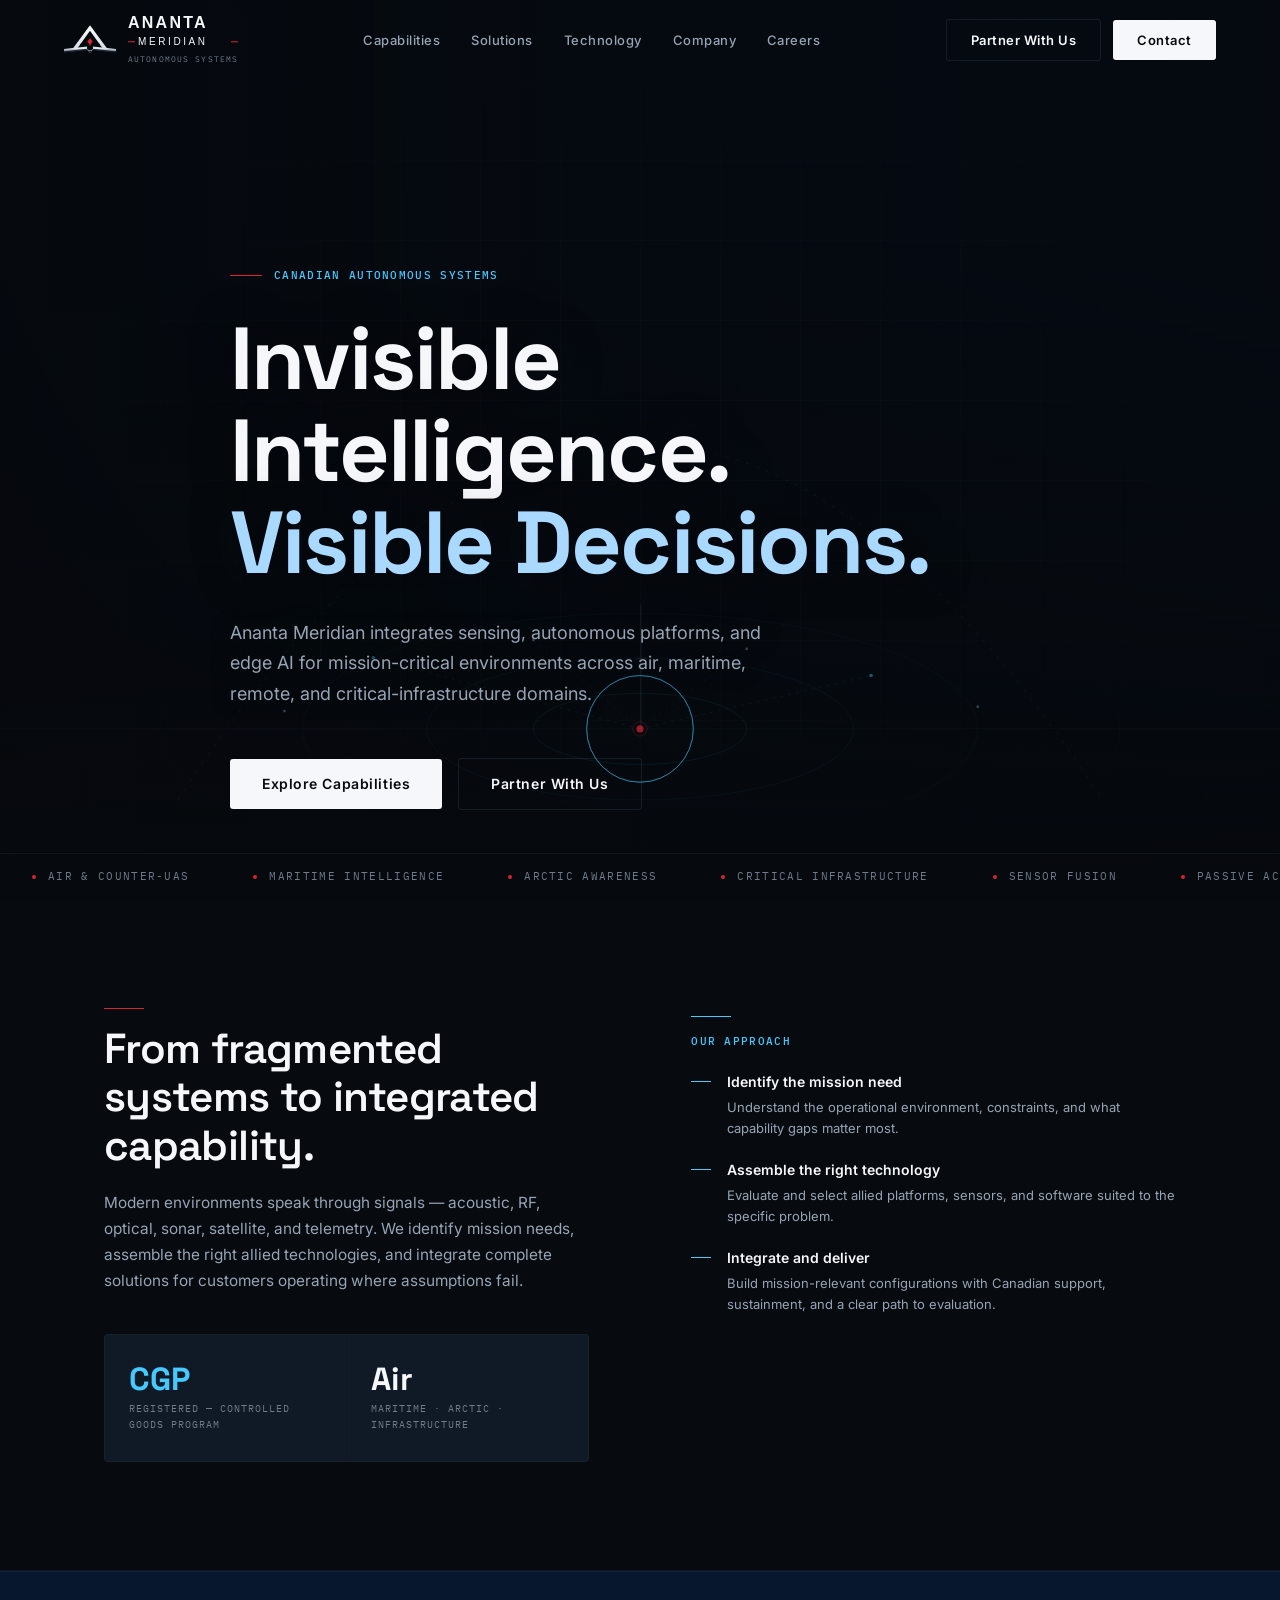
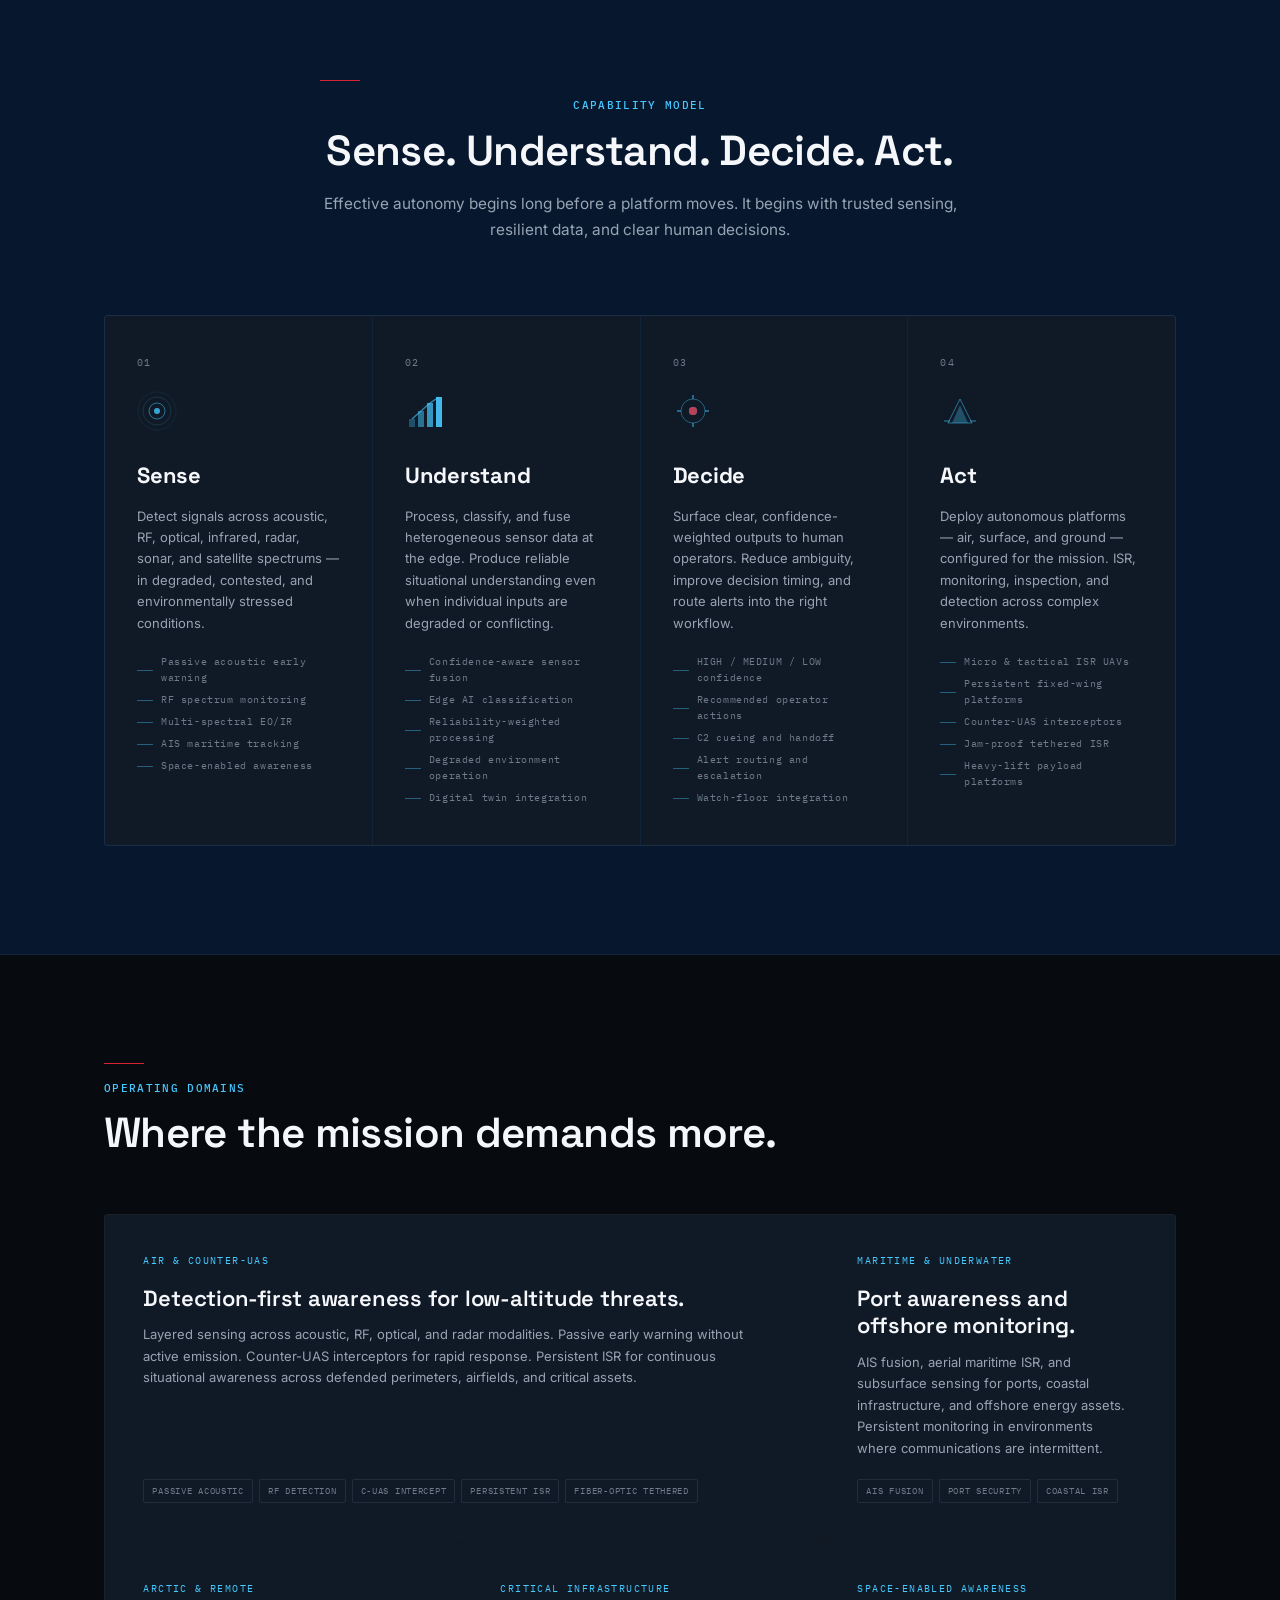
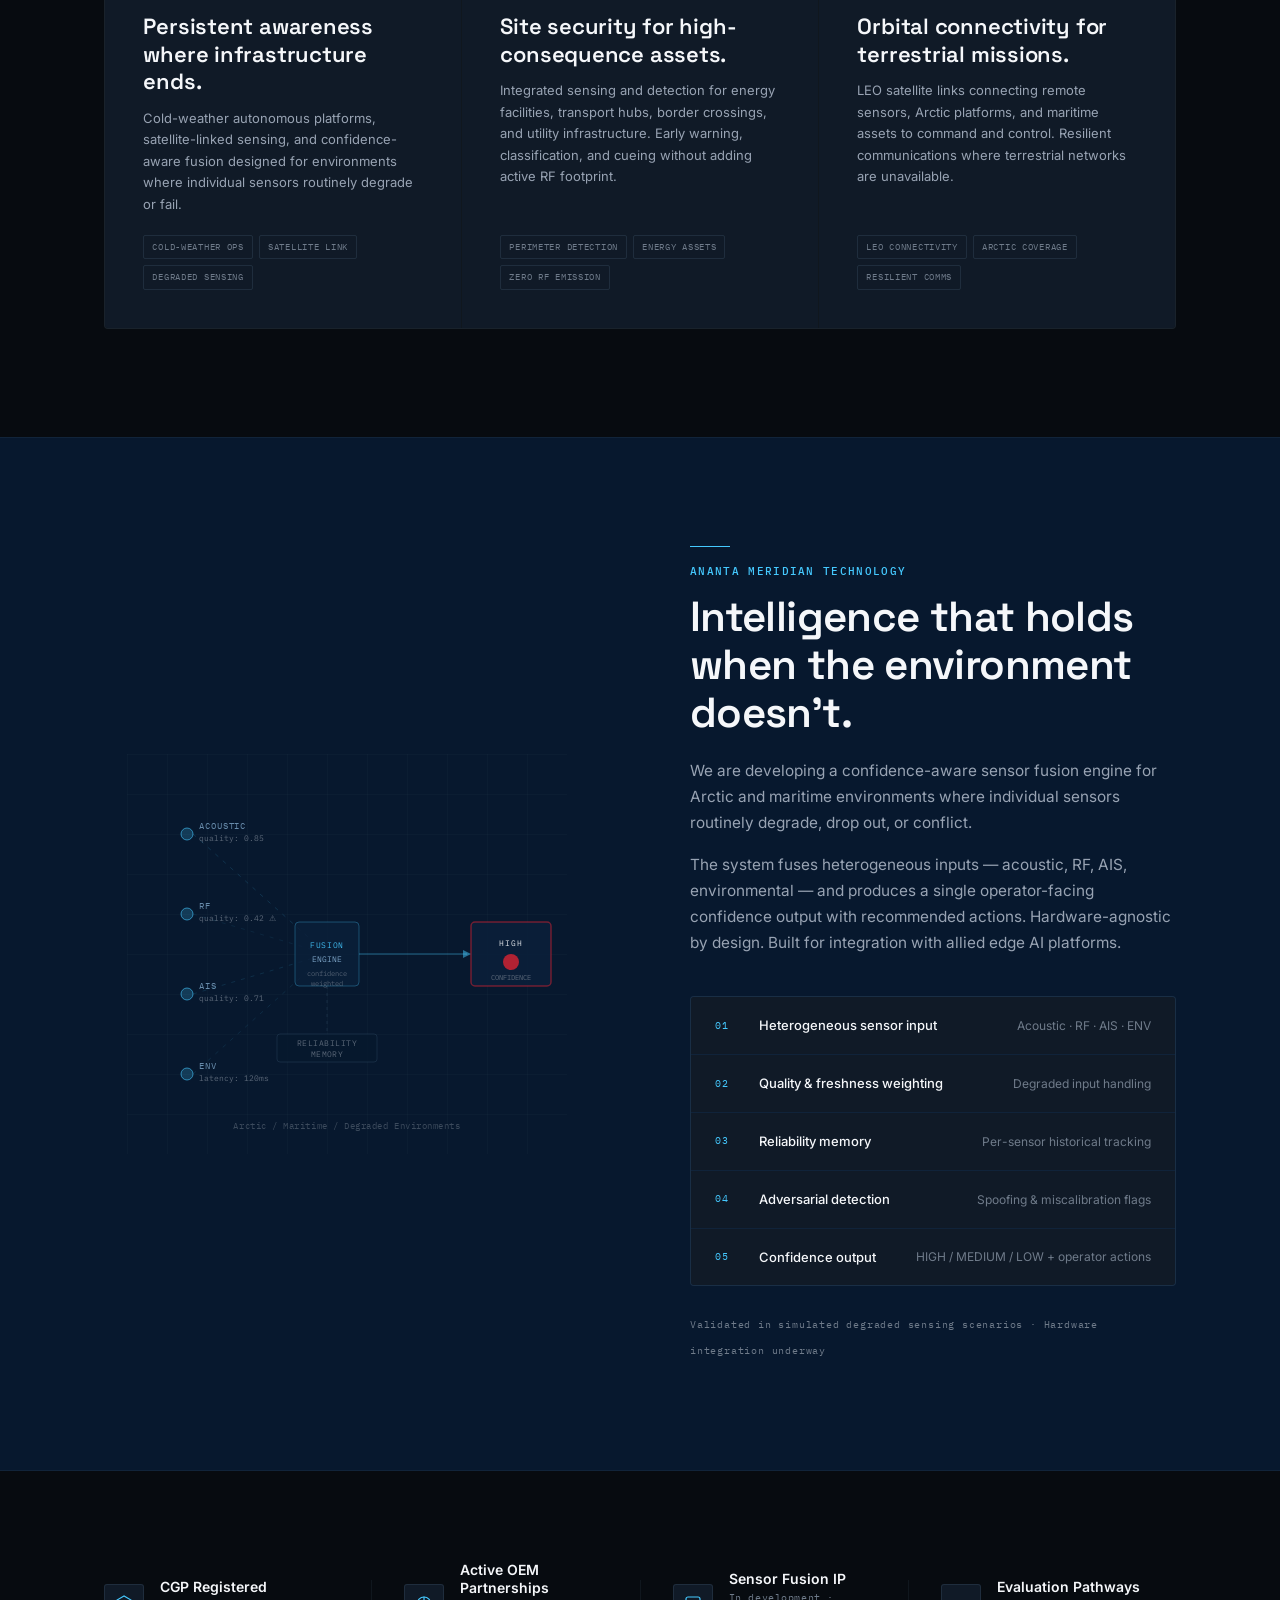
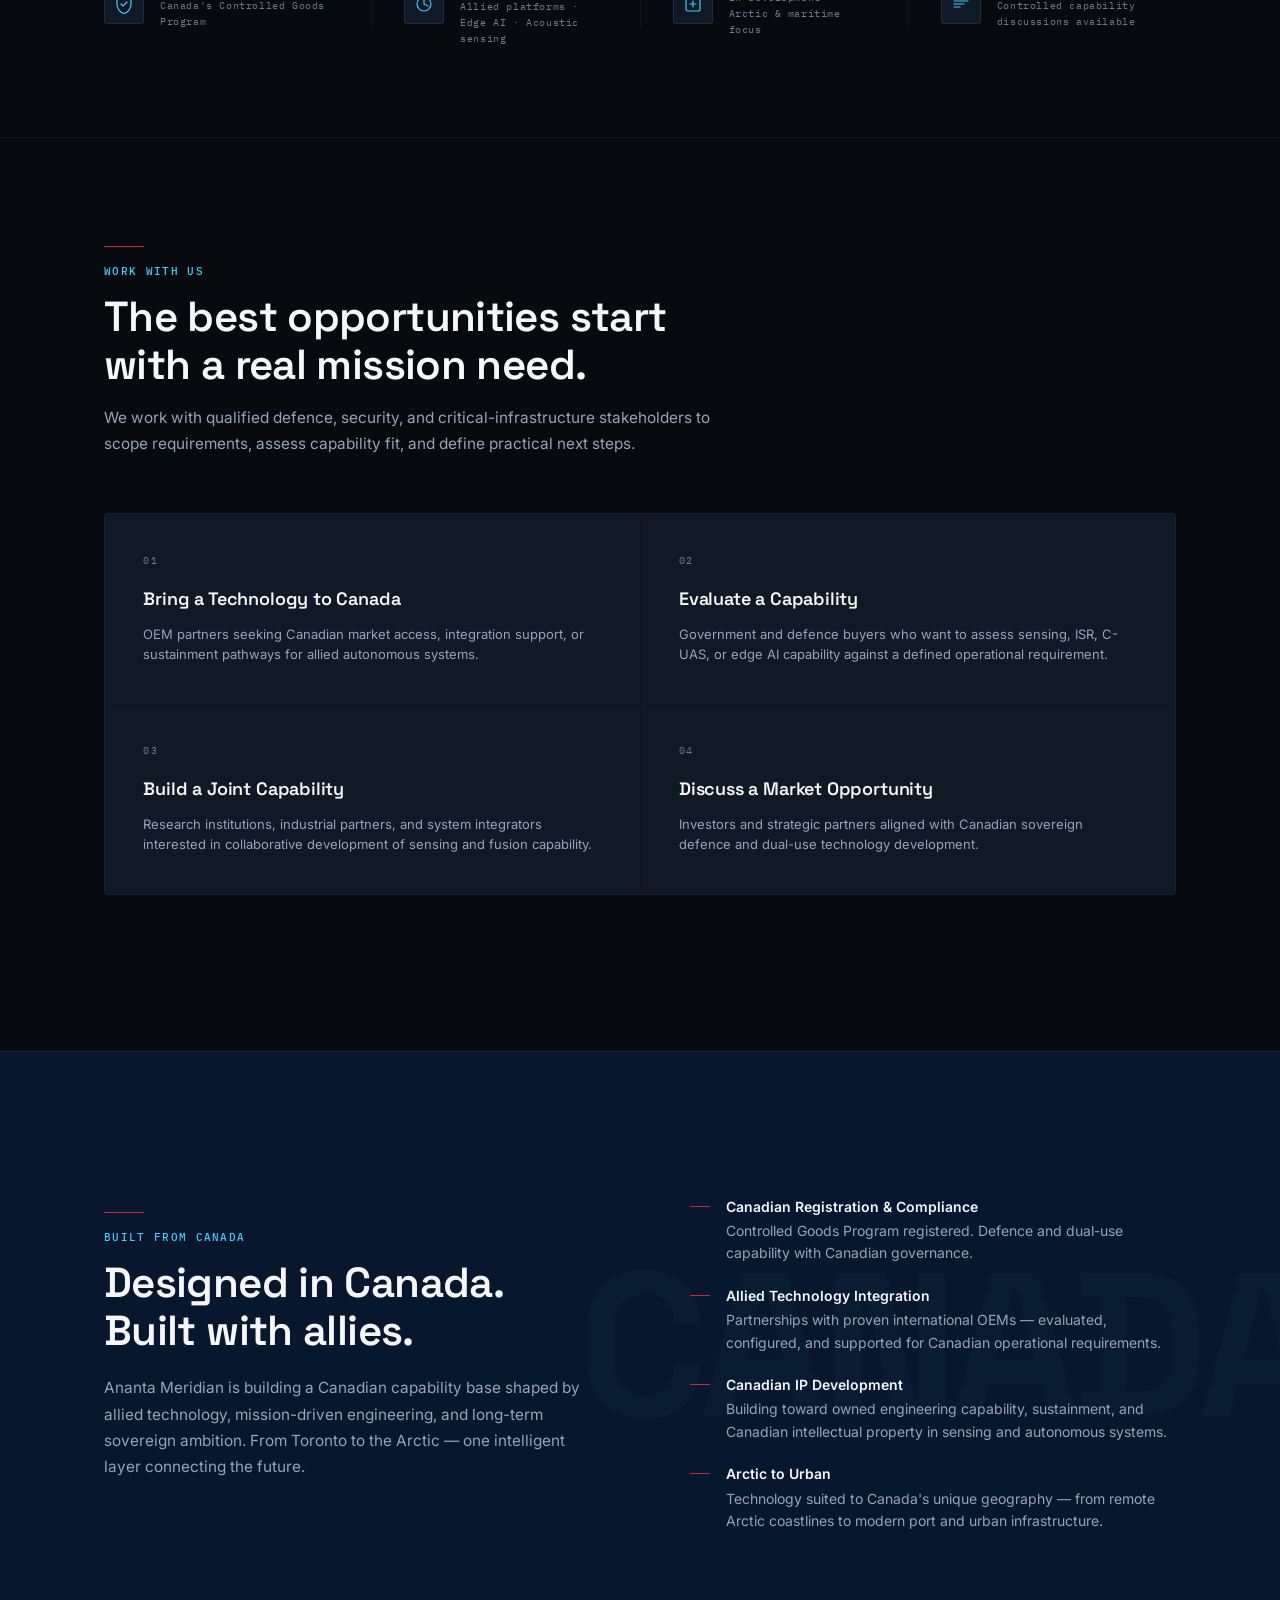
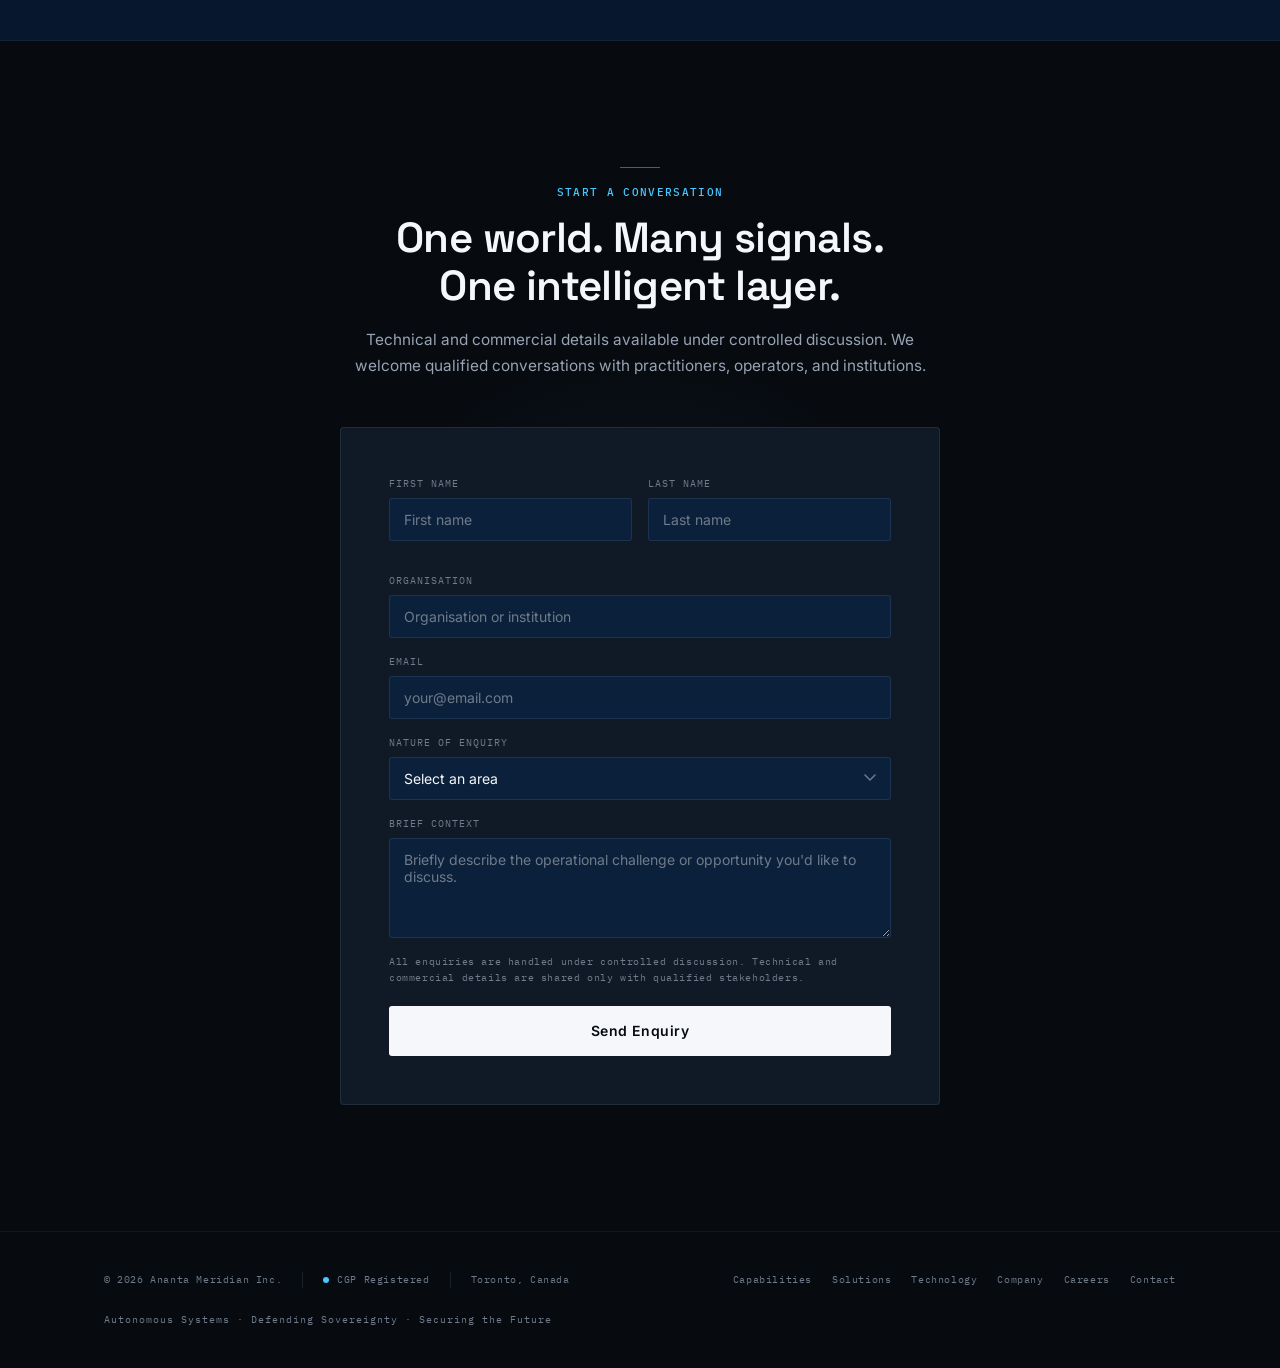
==== index.html @ 4e653e46 "Restructure into multi-page site with shared assets Splits the single-file homepage into a proper mu" ====
<!DOCTYPE html>
<html lang="en">
<head>
<meta charset="UTF-8">
<meta name="viewport" content="width=device-width, initial-scale=1.0">
<meta name="description" content="Ananta Meridian integrates sensing, autonomous systems, and AI for mission-critical environments across air, maritime, remote, and critical-infrastructure domains.">
<title>Ananta Meridian — Invisible Intelligence. Visible Decisions.</title>
<link rel="icon" type="image/svg+xml" href="assets/images/ananta-logo.svg">
<link rel="preconnect" href="https://fonts.googleapis.com">
<link rel="preconnect" href="https://fonts.gstatic.com" crossorigin>
<link href="https://fonts.googleapis.com/css2?family=Inter:wght@300;400;500;600;700&family=IBM+Plex+Mono:wght@400;500&family=Space+Grotesk:wght@500;600;700&display=swap" rel="stylesheet">
<link rel="stylesheet" href="assets/css/main.css">
</head>
<body>

<!-- ============================================================
     NAVIGATION
     ============================================================ -->
<nav id="nav">
  <div class="nav-inner">
    <a href="index.html" class="nav-logo">
      <svg class="nav-logo-mark" viewBox="100 10 320 185" width="48" height="48" xmlns="http://www.w3.org/2000/svg">
          <defs>
            <linearGradient id="nwG" x1="0%" y1="0%" x2="0%" y2="100%">
              <stop offset="0%" style="stop-color:#C8CDD6"/>
              <stop offset="30%" style="stop-color:#EAEDF2"/>
              <stop offset="65%" style="stop-color:#8A95A5"/>
              <stop offset="100%" style="stop-color:#3A4455"/>
            </linearGradient>
            <linearGradient id="nwD" x1="0%" y1="0%" x2="0%" y2="100%">
              <stop offset="0%" style="stop-color:#2A3344"/>
              <stop offset="100%" style="stop-color:#111820"/>
            </linearGradient>
            <linearGradient id="naG" x1="0%" y1="0%" x2="0%" y2="100%">
              <stop offset="0%" style="stop-color:#FFFFFF"/>
              <stop offset="100%" style="stop-color:#D0D8E4"/>
            </linearGradient>
            <mask id="naM">
              <rect width="520" height="310" fill="black"/>
              <polygon points="260,12 142,172 170,172 260,46 350,172 378,172" fill="white"/>
              <polygon points="260,54 196,162 210,162 260,76 310,162 324,162" fill="black"/>
              <rect x="200" y="126" width="34" height="19" fill="black"/>
              <rect x="286" y="126" width="34" height="19" fill="black"/>
            </mask>
          </defs>
          <rect x="142" y="12" width="236" height="160" fill="url(#naG)" mask="url(#naM)"/>
          <path d="M242,142 L30,166 L74,182 L242,160 Z" fill="url(#nwG)"/>
          <path d="M242,156 L74,174 L88,182 L242,166 Z" fill="url(#nwD)"/>
          <path d="M278,142 L490,166 L446,182 L278,160 Z" fill="url(#nwG)"/>
          <path d="M278,156 L446,174 L432,182 L278,166 Z" fill="url(#nwD)"/>
          <path d="M240,158 L260,184 L280,158 L260,169 Z" fill="url(#nwG)"/>
          <path d="M242,162 L260,182 L278,162 L260,172 Z" fill="url(#nwD)"/>
          <g transform="translate(260,112)">
            <path d="M0,-22 L3.5,-14 L8,-17 L6,-10 L14,-9 L9,-4 L19,0 L12,4 L15,11 L7,8 L6,19 L0,15 L-6,19 L-7,8 L-15,11 L-12,4 L-19,0 L-9,-4 L-14,-9 L-6,-10 L-8,-17 L-3.5,-14 Z" fill="#D92332"/>
            <rect x="-2.2" y="15" width="4.4" height="9" rx="1.5" fill="#C53030"/>
          </g>
        </svg>
      <div>
        <span class="nav-logo-text">ANANTA</span>
        <span class="nav-logo-meridian">MERIDIAN</span>
        <span class="nav-logo-sub">AUTONOMOUS SYSTEMS</span>
      </div>
    </a>

    <ul class="nav-links">
      <li><a href="capabilities.html">Capabilities</a></li>
      <li><a href="solutions.html">Solutions</a></li>
      <li><a href="technology.html">Technology</a></li>
      <li><a href="company.html">Company</a></li>
      <li><a href="careers.html">Careers</a></li>
    </ul>

    <div class="nav-cta">
      <a href="contact.html" class="btn btn--ghost">Partner With Us</a>
      <a href="contact.html" class="btn btn--primary">Contact</a>
    </div>

    <button class="nav-mobile-toggle" aria-label="Open menu" aria-expanded="false">
      <span></span><span></span><span></span>
    </button>
  </div>

  <div class="nav-mobile-panel">
    <ul class="nav-mobile-links">
      <li><a href="index.html">Home</a></li>
      <li><a href="capabilities.html">Capabilities</a></li>
      <li><a href="solutions.html">Solutions</a></li>
      <li><a href="technology.html">Technology</a></li>
      <li><a href="company.html">Company</a></li>
      <li><a href="careers.html">Careers</a></li>
      <li><a href="contact.html">Contact</a></li>
    </ul>
    <div class="nav-mobile-cta">
      <a href="contact.html" class="btn btn--ghost btn--large">Partner With Us</a>
      <a href="contact.html" class="btn btn--primary btn--large">Contact</a>
    </div>
  </div>
</nav>

<!-- ============================================================
     HERO
     ============================================================ -->
<section id="hero">
  <div class="hero-bg">

    <!-- Hero video — muted autoplay loop -->
    <video
      class="hero-video"
      autoplay
      muted
      loop
      playsinline
      preload="auto"
      poster=""
      aria-hidden="true">
      <source src="video/Hero_bike.mp4" type="video/mp4">
    </video>

    <!-- Cold blue colour grade over video -->
    <div class="hero-video-grade" aria-hidden="true"></div>

    <div class="hero-grid"></div>

    <!-- Acoustic wavefront canvas -->
    <svg class="hero-canvas" viewBox="0 0 1440 900" preserveAspectRatio="xMidYMid slice"
         xmlns="http://www.w3.org/2000/svg" aria-hidden="true">
      <!-- Toronto city silhouette suggestion — horizon line -->
      <line x1="0" y1="820" x2="1440" y2="820"
            stroke="rgba(169,217,255,0.04)" stroke-width="1"/>

      <!-- CN Tower silhouette suggestion -->
      <rect x="720" y="680" width="2" height="140"
            fill="rgba(169,217,255,0.06)"/>
      <rect x="714" y="740" width="14" height="2"
            fill="rgba(169,217,255,0.06)"/>

      <!-- Satellite arc — orbital path -->
      <path d="M 200 900 Q 720 100 1240 900"
            stroke="rgba(169,217,255,0.06)" stroke-width="1"
            fill="none" stroke-dasharray="4 8"/>

      <!-- RF propagation arcs from Toronto -->
      <ellipse cx="720" cy="820" rx="120" ry="40"
               stroke="rgba(69,201,255,0.08)" stroke-width="1" fill="none"/>
      <ellipse cx="720" cy="820" rx="240" ry="80"
               stroke="rgba(69,201,255,0.05)" stroke-width="1" fill="none"/>
      <ellipse cx="720" cy="820" rx="380" ry="130"
               stroke="rgba(69,201,255,0.03)" stroke-width="1" fill="none"/>
      <ellipse cx="720" cy="820" rx="540" ry="185"
               stroke="rgba(69,201,255,0.02)" stroke-width="1" fill="none"/>

      <!-- Signal nodes — sensor locations -->
      <circle cx="420" cy="740" r="2" fill="rgba(69,201,255,0.4)"/>
      <circle cx="980" cy="760" r="2" fill="rgba(69,201,255,0.4)"/>
      <circle cx="320" cy="800" r="1.5" fill="rgba(169,217,255,0.3)"/>
      <circle cx="1100" cy="795" r="1.5" fill="rgba(169,217,255,0.3)"/>
      <circle cx="600" cy="720" r="1.5" fill="rgba(169,217,255,0.3)"/>
      <circle cx="840" cy="730" r="1.5" fill="rgba(169,217,255,0.3)"/>

      <!-- Connection lines from Toronto hub -->
      <line x1="720" y1="820" x2="420" y2="740"
            stroke="rgba(69,201,255,0.08)" stroke-width="1" stroke-dasharray="3 6"/>
      <line x1="720" y1="820" x2="980" y2="760"
            stroke="rgba(69,201,255,0.08)" stroke-width="1" stroke-dasharray="3 6"/>
      <line x1="720" y1="820" x2="600" y2="720"
            stroke="rgba(69,201,255,0.06)" stroke-width="1" stroke-dasharray="3 6"/>
      <line x1="720" y1="820" x2="840" y2="730"
            stroke="rgba(69,201,255,0.06)" stroke-width="1" stroke-dasharray="3 6"/>

      <!-- Confidence marker -->
      <circle cx="720" cy="820" r="4" fill="rgba(217,35,50,0.7)"/>
      <circle cx="720" cy="820" r="8" fill="none"
              stroke="rgba(217,35,50,0.3)" stroke-width="1"/>

      <!-- Acoustic pulse rings — animated -->
      <g style="transform-origin: 720px 820px">
        <circle cx="720" cy="820" r="60" fill="none"
                stroke="rgba(69,201,255,0.3)" stroke-width="1"
                style="animation: sonar-pulse 4s ease-out infinite; animation-delay: 0s"/>
        <circle cx="720" cy="820" r="60" fill="none"
                stroke="rgba(69,201,255,0.3)" stroke-width="1"
                style="animation: sonar-pulse 4s ease-out infinite; animation-delay: 1.3s"/>
        <circle cx="720" cy="820" r="60" fill="none"
                stroke="rgba(69,201,255,0.3)" stroke-width="1"
                style="animation: sonar-pulse 4s ease-out infinite; animation-delay: 2.6s"/>
      </g>
    </svg>
  </div>

  <div class="container hero-content">
    <div class="hero-eyebrow">
      <div class="hero-eyebrow-line"></div>
      <span class="t-label">Canadian Autonomous Systems</span>
    </div>

    <h1 class="t-display hero-headline">
      Invisible Intelligence.<br>
      <span class="accent">Visible Decisions.</span>
    </h1>

    <p class="hero-sub">
      Ananta Meridian integrates sensing, autonomous platforms, and edge AI for mission-critical environments across air, maritime, remote, and critical-infrastructure domains.
    </p>

    <div class="hero-actions">
      <a href="capabilities.html" class="btn btn--primary btn--large">Explore Capabilities</a>
      <a href="contact.html" class="btn btn--ghost btn--large">Partner With Us</a>
    </div>
  </div>

  <!-- Domain ticker -->
  <div class="hero-domains">
    <div class="hero-domains-track">
      <!-- First set -->
      <span class="domain-item"><span class="domain-dot"></span>Air &amp; Counter-UAS</span>
      <span class="domain-item"><span class="domain-dot"></span>Maritime Intelligence</span>
      <span class="domain-item"><span class="domain-dot"></span>Arctic Awareness</span>
      <span class="domain-item"><span class="domain-dot"></span>Critical Infrastructure</span>
      <span class="domain-item"><span class="domain-dot"></span>Sensor Fusion</span>
      <span class="domain-item"><span class="domain-dot"></span>Passive Acoustic Sensing</span>
      <span class="domain-item"><span class="domain-dot"></span>Edge AI</span>
      <span class="domain-item"><span class="domain-dot"></span>Space-Enabled Awareness</span>
      <!-- Duplicate for seamless loop -->
      <span class="domain-item"><span class="domain-dot"></span>Air &amp; Counter-UAS</span>
      <span class="domain-item"><span class="domain-dot"></span>Maritime Intelligence</span>
      <span class="domain-item"><span class="domain-dot"></span>Arctic Awareness</span>
      <span class="domain-item"><span class="domain-dot"></span>Critical Infrastructure</span>
      <span class="domain-item"><span class="domain-dot"></span>Sensor Fusion</span>
      <span class="domain-item"><span class="domain-dot"></span>Passive Acoustic Sensing</span>
      <span class="domain-item"><span class="domain-dot"></span>Edge AI</span>
      <span class="domain-item"><span class="domain-dot"></span>Space-Enabled Awareness</span>
    </div>
  </div>
</section>

<!-- ============================================================
     POSITION STATEMENT
     ============================================================ -->
<section id="position">
  <div class="container">
    <div class="position-grid">
      <div class="position-left reveal">
        <span class="signal-line"></span>
        <h2 class="t-h2" style="margin-bottom:20px;">
          From fragmented systems to integrated capability.
        </h2>
        <p class="t-body">
          Modern environments speak through signals — acoustic, RF, optical, sonar, satellite, and telemetry. We identify mission needs, assemble the right allied technologies, and integrate complete solutions for customers operating where assumptions fail.
        </p>

        <div class="position-stat-row" style="margin-top:40px;">
          <div class="position-stat">
            <div class="position-stat-value" style="color:var(--am-cyan);">CGP</div>
            <div class="position-stat-label">Registered — Controlled Goods Program</div>
          </div>
          <div class="position-stat">
            <div class="position-stat-value">Air</div>
            <div class="position-stat-label">Maritime · Arctic · Infrastructure</div>
          </div>
        </div>
      </div>

      <div class="position-right reveal reveal-delay-2">
        <span class="signal-line signal-line--cyan"></span>
        <p class="t-label" style="margin-bottom:20px;">Our approach</p>
        <div style="display:flex;flex-direction:column;gap:20px;">
          <div style="display:flex;gap:16px;align-items:flex-start;">
            <div style="width:20px;height:1px;background:var(--am-cyan);margin-top:10px;flex-shrink:0;"></div>
            <div>
              <div style="font-size:14px;font-weight:600;color:var(--am-white);margin-bottom:4px;">Identify the mission need</div>
              <div style="font-size:13px;color:var(--am-steel);">Understand the operational environment, constraints, and what capability gaps matter most.</div>
            </div>
          </div>
          <div style="display:flex;gap:16px;align-items:flex-start;">
            <div style="width:20px;height:1px;background:var(--am-cyan);margin-top:10px;flex-shrink:0;"></div>
            <div>
              <div style="font-size:14px;font-weight:600;color:var(--am-white);margin-bottom:4px;">Assemble the right technology</div>
              <div style="font-size:13px;color:var(--am-steel);">Evaluate and select allied platforms, sensors, and software suited to the specific problem.</div>
            </div>
          </div>
          <div style="display:flex;gap:16px;align-items:flex-start;">
            <div style="width:20px;height:1px;background:var(--am-cyan);margin-top:10px;flex-shrink:0;"></div>
            <div>
              <div style="font-size:14px;font-weight:600;color:var(--am-white);margin-bottom:4px;">Integrate and deliver</div>
              <div style="font-size:13px;color:var(--am-steel);">Build mission-relevant configurations with Canadian support, sustainment, and a clear path to evaluation.</div>
            </div>
          </div>
        </div>
      </div>
    </div>
  </div>
</section>

<!-- ============================================================
     CAPABILITY MODEL
     ============================================================ -->
<section id="capability">
  <div class="container">
    <div class="capability-header reveal">
      <span class="signal-line"></span>
      <p class="t-label" style="margin-bottom:12px;">Capability Model</p>
      <h2 class="t-h2" style="margin-bottom:16px;">Sense. Understand. Decide. Act.</h2>
      <p class="t-body">
        Effective autonomy begins long before a platform moves. It begins with trusted sensing, resilient data, and clear human decisions.
      </p>
    </div>

    <div class="capability-grid reveal">
      <!-- SENSE -->
      <div class="capability-card">
        <div class="capability-number">01</div>
        <svg class="capability-icon" viewBox="0 0 40 40" fill="none" xmlns="http://www.w3.org/2000/svg">
          <circle cx="20" cy="20" r="3" fill="currentColor" opacity="0.8"/>
          <circle cx="20" cy="20" r="8" stroke="currentColor" stroke-width="1" fill="none" opacity="0.5"/>
          <circle cx="20" cy="20" r="14" stroke="currentColor" stroke-width="0.5" fill="none" opacity="0.3"/>
          <circle cx="20" cy="20" r="19" stroke="currentColor" stroke-width="0.5" fill="none" opacity="0.15"/>
        </svg>
        <div class="capability-verb">Sense</div>
        <p class="capability-desc">
          Detect signals across acoustic, RF, optical, infrared, radar, sonar, and satellite spectrums — in degraded, contested, and environmentally stressed conditions.
        </p>
        <ul class="capability-examples">
          <li>Passive acoustic early warning</li>
          <li>RF spectrum monitoring</li>
          <li>Multi-spectral EO/IR</li>
          <li>AIS maritime tracking</li>
          <li>Space-enabled awareness</li>
        </ul>
      </div>

      <!-- UNDERSTAND -->
      <div class="capability-card">
        <div class="capability-number">02</div>
        <svg class="capability-icon" viewBox="0 0 40 40" fill="none" xmlns="http://www.w3.org/2000/svg">
          <rect x="4" y="28" width="6" height="8" fill="currentColor" opacity="0.3"/>
          <rect x="13" y="20" width="6" height="16" fill="currentColor" opacity="0.5"/>
          <rect x="22" y="12" width="6" height="24" fill="currentColor" opacity="0.7"/>
          <rect x="31" y="6" width="6" height="30" fill="currentColor" opacity="0.9"/>
          <polyline points="7,28 16,20 25,12 34,6"
                    stroke="currentColor" stroke-width="1.5" fill="none" opacity="0.6"/>
        </svg>
        <div class="capability-verb">Understand</div>
        <p class="capability-desc">
          Process, classify, and fuse heterogeneous sensor data at the edge. Produce reliable situational understanding even when individual inputs are degraded or conflicting.
        </p>
        <ul class="capability-examples">
          <li>Confidence-aware sensor fusion</li>
          <li>Edge AI classification</li>
          <li>Reliability-weighted processing</li>
          <li>Degraded environment operation</li>
          <li>Digital twin integration</li>
        </ul>
      </div>

      <!-- DECIDE -->
      <div class="capability-card">
        <div class="capability-number">03</div>
        <svg class="capability-icon" viewBox="0 0 40 40" fill="none" xmlns="http://www.w3.org/2000/svg">
          <circle cx="20" cy="20" r="12" stroke="currentColor" stroke-width="1" fill="none" opacity="0.4"/>
          <circle cx="20" cy="20" r="4" fill="currentColor" opacity="0.9"/>
          <line x1="20" y1="4" x2="20" y2="8" stroke="currentColor" stroke-width="1.5" opacity="0.6"/>
          <line x1="20" y1="32" x2="20" y2="36" stroke="currentColor" stroke-width="1.5" opacity="0.6"/>
          <line x1="4" y1="20" x2="8" y2="20" stroke="currentColor" stroke-width="1.5" opacity="0.6"/>
          <line x1="32" y1="20" x2="36" y2="20" stroke="currentColor" stroke-width="1.5" opacity="0.6"/>
          <circle cx="20" cy="20" r="4" fill="#D92332" opacity="0.8"/>
        </svg>
        <div class="capability-verb">Decide</div>
        <p class="capability-desc">
          Surface clear, confidence-weighted outputs to human operators. Reduce ambiguity, improve decision timing, and route alerts into the right workflow.
        </p>
        <ul class="capability-examples">
          <li>HIGH / MEDIUM / LOW confidence</li>
          <li>Recommended operator actions</li>
          <li>C2 cueing and handoff</li>
          <li>Alert routing and escalation</li>
          <li>Watch-floor integration</li>
        </ul>
      </div>

      <!-- ACT -->
      <div class="capability-card">
        <div class="capability-number">04</div>
        <svg class="capability-icon" viewBox="0 0 40 40" fill="none" xmlns="http://www.w3.org/2000/svg">
          <polygon points="8,32 20,8 32,32" stroke="currentColor" stroke-width="1" fill="none" opacity="0.5"/>
          <polygon points="12,32 20,14 28,32" fill="currentColor" opacity="0.3"/>
          <!-- Wing lines -->
          <line x1="4" y1="30" x2="10" y2="30" stroke="currentColor" stroke-width="1" opacity="0.6"/>
          <line x1="30" y1="30" x2="36" y2="30" stroke="currentColor" stroke-width="1" opacity="0.6"/>
        </svg>
        <div class="capability-verb">Act</div>
        <p class="capability-desc">
          Deploy autonomous platforms — air, surface, and ground — configured for the mission. ISR, monitoring, inspection, and detection across complex environments.
        </p>
        <ul class="capability-examples">
          <li>Micro &amp; tactical ISR UAVs</li>
          <li>Persistent fixed-wing platforms</li>
          <li>Counter-UAS interceptors</li>
          <li>Jam-proof tethered ISR</li>
          <li>Heavy-lift payload platforms</li>
        </ul>
      </div>
    </div>
  </div>
</section>

<!-- ============================================================
     DOMAINS
     ============================================================ -->
<section id="domains">
  <div class="container">
    <div class="domains-header reveal">
      <span class="signal-line"></span>
      <p class="t-label" style="margin-bottom:12px;">Operating Domains</p>
      <h2 class="t-h2">Where the mission demands more.</h2>
    </div>

    <div class="domains-grid reveal">
      <!-- Air & C-UAS — wide -->
      <div class="domain-card domain-card--wide">
        <div class="domain-label">Air &amp; Counter-UAS</div>
        <div class="domain-title">Detection-first awareness for low-altitude threats.</div>
        <p class="domain-desc">
          Layered sensing across acoustic, RF, optical, and radar modalities. Passive early warning without active emission. Counter-UAS interceptors for rapid response. Persistent ISR for continuous situational awareness across defended perimeters, airfields, and critical assets.
        </p>
        <div class="domain-tags">
          <span class="domain-tag">Passive Acoustic</span>
          <span class="domain-tag">RF Detection</span>
          <span class="domain-tag">C-UAS Intercept</span>
          <span class="domain-tag">Persistent ISR</span>
          <span class="domain-tag">Fiber-Optic Tethered</span>
        </div>
      </div>

      <!-- Maritime -->
      <div class="domain-card">
        <div class="domain-label">Maritime &amp; Underwater</div>
        <div class="domain-title">Port awareness and offshore monitoring.</div>
        <p class="domain-desc">
          AIS fusion, aerial maritime ISR, and subsurface sensing for ports, coastal infrastructure, and offshore energy assets. Persistent monitoring in environments where communications are intermittent.
        </p>
        <div class="domain-tags">
          <span class="domain-tag">AIS Fusion</span>
          <span class="domain-tag">Port Security</span>
          <span class="domain-tag">Coastal ISR</span>
        </div>
      </div>

      <!-- Arctic -->
      <div class="domain-card">
        <div class="domain-label">Arctic &amp; Remote</div>
        <div class="domain-title">Persistent awareness where infrastructure ends.</div>
        <p class="domain-desc">
          Cold-weather autonomous platforms, satellite-linked sensing, and confidence-aware fusion designed for environments where individual sensors routinely degrade or fail.
        </p>
        <div class="domain-tags">
          <span class="domain-tag">Cold-Weather Ops</span>
          <span class="domain-tag">Satellite Link</span>
          <span class="domain-tag">Degraded Sensing</span>
        </div>
      </div>

      <!-- Critical Infrastructure -->
      <div class="domain-card">
        <div class="domain-label">Critical Infrastructure</div>
        <div class="domain-title">Site security for high-consequence assets.</div>
        <p class="domain-desc">
          Integrated sensing and detection for energy facilities, transport hubs, border crossings, and utility infrastructure. Early warning, classification, and cueing without adding active RF footprint.
        </p>
        <div class="domain-tags">
          <span class="domain-tag">Perimeter Detection</span>
          <span class="domain-tag">Energy Assets</span>
          <span class="domain-tag">Zero RF Emission</span>
        </div>
      </div>

      <!-- Space-Enabled -->
      <div class="domain-card">
        <div class="domain-label">Space-Enabled Awareness</div>
        <div class="domain-title">Orbital connectivity for terrestrial missions.</div>
        <p class="domain-desc">
          LEO satellite links connecting remote sensors, Arctic platforms, and maritime assets to command and control. Resilient communications where terrestrial networks are unavailable.
        </p>
        <div class="domain-tags">
          <span class="domain-tag">LEO Connectivity</span>
          <span class="domain-tag">Arctic Coverage</span>
          <span class="domain-tag">Resilient Comms</span>
        </div>
      </div>
    </div>
  </div>
</section>

<!-- ============================================================
     SENSOR FUSION — IP SECTION
     ============================================================ -->
<section id="fusion">
  <div class="container">
    <div class="fusion-grid">
      <!-- Visual -->
      <div class="fusion-visual reveal">
        <svg viewBox="0 0 440 400" fill="none" xmlns="http://www.w3.org/2000/svg">
          <!-- Background grid -->
          <defs>
            <pattern id="fusionGrid" width="40" height="40" patternUnits="userSpaceOnUse">
              <path d="M 40 0 L 0 0 0 40" fill="none" stroke="rgba(169,217,255,0.04)" stroke-width="1"/>
            </pattern>
          </defs>
          <rect width="440" height="400" fill="url(#fusionGrid)"/>

          <!-- Sensor input nodes -->
          <!-- Acoustic -->
          <circle cx="60" cy="80" r="6" fill="rgba(69,201,255,0.2)" stroke="rgba(69,201,255,0.6)" stroke-width="1"/>
          <text x="72" y="75" fill="rgba(169,217,255,0.6)" font-family="'IBM Plex Mono'" font-size="9" letter-spacing="0.1em">ACOUSTIC</text>
          <text x="72" y="87" fill="rgba(111,123,138,0.8)" font-family="'IBM Plex Mono'" font-size="8">quality: 0.85</text>

          <!-- RF -->
          <circle cx="60" cy="160" r="6" fill="rgba(69,201,255,0.2)" stroke="rgba(69,201,255,0.6)" stroke-width="1"/>
          <text x="72" y="155" fill="rgba(169,217,255,0.6)" font-family="'IBM Plex Mono'" font-size="9" letter-spacing="0.1em">RF</text>
          <text x="72" y="167" fill="rgba(111,123,138,0.8)" font-family="'IBM Plex Mono'" font-size="8">quality: 0.42 ⚠</text>

          <!-- AIS -->
          <circle cx="60" cy="240" r="6" fill="rgba(69,201,255,0.2)" stroke="rgba(69,201,255,0.6)" stroke-width="1"/>
          <text x="72" y="235" fill="rgba(169,217,255,0.6)" font-family="'IBM Plex Mono'" font-size="9" letter-spacing="0.1em">AIS</text>
          <text x="72" y="247" fill="rgba(111,123,138,0.8)" font-family="'IBM Plex Mono'" font-size="8">quality: 0.71</text>

          <!-- ENV -->
          <circle cx="60" cy="320" r="6" fill="rgba(69,201,255,0.2)" stroke="rgba(69,201,255,0.6)" stroke-width="1"/>
          <text x="72" y="315" fill="rgba(169,217,255,0.6)" font-family="'IBM Plex Mono'" font-size="9" letter-spacing="0.1em">ENV</text>
          <text x="72" y="327" fill="rgba(111,123,138,0.8)" font-family="'IBM Plex Mono'" font-size="8">latency: 120ms</text>

          <!-- Lines from sensors to fusion core -->
          <line x1="66" y1="80" x2="200" y2="200" stroke="rgba(69,201,255,0.15)" stroke-width="1" stroke-dasharray="4 6"/>
          <line x1="66" y1="160" x2="200" y2="200" stroke="rgba(69,201,255,0.08)" stroke-width="1" stroke-dasharray="4 6"/>
          <line x1="66" y1="240" x2="200" y2="200" stroke="rgba(69,201,255,0.12)" stroke-width="1" stroke-dasharray="4 6"/>
          <line x1="66" y1="320" x2="200" y2="200" stroke="rgba(69,201,255,0.10)" stroke-width="1" stroke-dasharray="4 6"/>

          <!-- Fusion core -->
          <rect x="168" y="168" width="64" height="64" rx="4"
                fill="rgba(11,32,58,0.8)" stroke="rgba(69,201,255,0.3)" stroke-width="1"/>
          <text x="200" y="194" text-anchor="middle" fill="rgba(69,201,255,0.9)"
                font-family="'IBM Plex Mono'" font-size="8" letter-spacing="0.08em">FUSION</text>
          <text x="200" y="208" text-anchor="middle" fill="rgba(169,217,255,0.7)"
                font-family="'IBM Plex Mono'" font-size="8">ENGINE</text>
          <text x="200" y="222" text-anchor="middle" fill="rgba(111,123,138,0.7)"
                font-family="'IBM Plex Mono'" font-size="7">confidence</text>
          <text x="200" y="232" text-anchor="middle" fill="rgba(111,123,138,0.7)"
                font-family="'IBM Plex Mono'" font-size="7">weighted</text>

          <!-- Line from fusion to output -->
          <line x1="232" y1="200" x2="340" y2="200" stroke="rgba(69,201,255,0.3)" stroke-width="1.5"/>
          <polygon points="336,196 344,200 336,204" fill="rgba(69,201,255,0.5)"/>

          <!-- Output node -->
          <rect x="344" y="168" width="80" height="64" rx="4"
                fill="rgba(11,32,58,0.9)" stroke="rgba(217,35,50,0.5)" stroke-width="1.5"/>
          <text x="384" y="192" text-anchor="middle" fill="rgba(245,247,250,0.9)"
                font-family="'IBM Plex Mono'" font-size="8" letter-spacing="0.1em">HIGH</text>
          <circle cx="384" cy="208" r="8" fill="rgba(217,35,50,0.8)"/>
          <text x="384" y="226" text-anchor="middle" fill="rgba(111,123,138,0.8)"
                font-family="'IBM Plex Mono'" font-size="7">CONFIDENCE</text>

          <!-- Reliability memory indicator -->
          <rect x="150" y="280" width="100" height="28" rx="3"
                fill="rgba(7,24,46,0.8)" stroke="rgba(169,217,255,0.1)" stroke-width="1"/>
          <text x="200" y="292" text-anchor="middle" fill="rgba(111,123,138,0.8)"
                font-family="'IBM Plex Mono'" font-size="8" letter-spacing="0.06em">RELIABILITY</text>
          <text x="200" y="303" text-anchor="middle" fill="rgba(111,123,138,0.8)"
                font-family="'IBM Plex Mono'" font-size="8" letter-spacing="0.06em">MEMORY</text>
          <line x1="200" y1="232" x2="200" y2="280" stroke="rgba(169,217,255,0.1)" stroke-width="1" stroke-dasharray="3 4"/>

          <!-- Label bottom -->
          <text x="220" y="375" text-anchor="middle"
                fill="rgba(111,123,138,0.5)" font-family="'IBM Plex Mono'" font-size="9" letter-spacing="0.06em">
            Arctic / Maritime / Degraded Environments
          </text>
        </svg>
      </div>

      <!-- Content -->
      <div class="fusion-content reveal reveal-delay-2">
        <span class="signal-line signal-line--cyan"></span>
        <p class="t-label" style="margin-bottom:12px;">Ananta Meridian Technology</p>
        <h2 class="t-h2" style="margin-bottom:20px;">
          Intelligence that holds when the environment doesn't.
        </h2>
        <p class="t-body" style="margin-bottom:16px;">
          We are developing a confidence-aware sensor fusion engine for Arctic and maritime environments where individual sensors routinely degrade, drop out, or conflict.
        </p>
        <p class="t-body" style="margin-bottom:32px;">
          The system fuses heterogeneous inputs — acoustic, RF, AIS, environmental — and produces a single operator-facing confidence output with recommended actions. Hardware-agnostic by design. Built for integration with allied edge AI platforms.
        </p>

        <div class="fusion-pipeline">
          <div class="pipeline-step">
            <span class="pipeline-index">01</span>
            <span class="pipeline-label">Heterogeneous sensor input</span>
            <span class="pipeline-desc">Acoustic · RF · AIS · ENV</span>
          </div>
          <div class="pipeline-step">
            <span class="pipeline-index">02</span>
            <span class="pipeline-label">Quality &amp; freshness weighting</span>
            <span class="pipeline-desc">Degraded input handling</span>
          </div>
          <div class="pipeline-step">
            <span class="pipeline-index">03</span>
            <span class="pipeline-label">Reliability memory</span>
            <span class="pipeline-desc">Per-sensor historical tracking</span>
          </div>
          <div class="pipeline-step">
            <span class="pipeline-index">04</span>
            <span class="pipeline-label">Adversarial detection</span>
            <span class="pipeline-desc">Spoofing &amp; miscalibration flags</span>
          </div>
          <div class="pipeline-step">
            <span class="pipeline-index">05</span>
            <span class="pipeline-label">Confidence output</span>
            <span class="pipeline-desc">HIGH / MEDIUM / LOW + operator actions</span>
          </div>
        </div>

        <div style="margin-top:24px;">
          <span style="font-family:var(--font-mono);font-size:10px;color:var(--am-muted);letter-spacing:0.08em;">
            Validated in simulated degraded sensing scenarios · Hardware integration underway
          </span>
        </div>
      </div>
    </div>
  </div>
</section>

<!-- ============================================================
     EVIDENCE BAR
     ============================================================ -->
<section id="evidence">
  <div class="container">
    <div class="evidence-row reveal">
      <div class="evidence-item">
        <div class="evidence-icon">
          <svg width="20" height="20" viewBox="0 0 20 20" fill="none">
            <path d="M10 2L3 6v4c0 4.4 3 8.5 7 9.5C14 18.5 17 14.4 17 10V6L10 2z"
                  stroke="currentColor" stroke-width="1.2" fill="none"/>
            <path d="M7 10l2 2 4-4" stroke="currentColor" stroke-width="1.2" stroke-linecap="round"/>
          </svg>
        </div>
        <div class="evidence-text">
          <div class="evidence-title">CGP Registered</div>
          <div class="evidence-sub">Canada's Controlled Goods Program</div>
        </div>
      </div>

      <div class="evidence-divider"></div>

      <div class="evidence-item">
        <div class="evidence-icon">
          <svg width="20" height="20" viewBox="0 0 20 20" fill="none">
            <circle cx="10" cy="10" r="7" stroke="currentColor" stroke-width="1.2"/>
            <path d="M10 3v7l4 2" stroke="currentColor" stroke-width="1.2" stroke-linecap="round"/>
          </svg>
        </div>
        <div class="evidence-text">
          <div class="evidence-title">Active OEM Partnerships</div>
          <div class="evidence-sub">Allied platforms · Edge AI · Acoustic sensing</div>
        </div>
      </div>

      <div class="evidence-divider"></div>

      <div class="evidence-item">
        <div class="evidence-icon">
          <svg width="20" height="20" viewBox="0 0 20 20" fill="none">
            <rect x="3" y="3" width="14" height="14" rx="2"
                  stroke="currentColor" stroke-width="1.2"/>
            <path d="M7 10h6M10 7v6" stroke="currentColor" stroke-width="1.2" stroke-linecap="round"/>
          </svg>
        </div>
        <div class="evidence-text">
          <div class="evidence-title">Sensor Fusion IP</div>
          <div class="evidence-sub">In development · Arctic &amp; maritime focus</div>
        </div>
      </div>

      <div class="evidence-divider"></div>

      <div class="evidence-item">
        <div class="evidence-icon">
          <svg width="20" height="20" viewBox="0 0 20 20" fill="none">
            <path d="M3 7h14M3 10h10M3 13h6" stroke="currentColor" stroke-width="1.2" stroke-linecap="round"/>
          </svg>
        </div>
        <div class="evidence-text">
          <div class="evidence-title">Evaluation Pathways</div>
          <div class="evidence-sub">Controlled capability discussions available</div>
        </div>
      </div>
    </div>
  </div>
</section>

<!-- ============================================================
     PARTNER CTA
     ============================================================ -->
<section id="partners">
  <div class="container">
    <div class="partners-header reveal">
      <span class="signal-line"></span>
      <p class="t-label" style="margin-bottom:12px;">Work With Us</p>
      <h2 class="t-h2" style="margin-bottom:16px;">The best opportunities start with a real mission need.</h2>
      <p class="t-body">We work with qualified defence, security, and critical-infrastructure stakeholders to scope requirements, assess capability fit, and define practical next steps.</p>
    </div>

    <div class="partners-grid reveal">
      <div class="partner-card">
        <div class="partner-card-num">01</div>
        <div class="partner-card-title">Bring a Technology to Canada</div>
        <p class="partner-card-desc">OEM partners seeking Canadian market access, integration support, or sustainment pathways for allied autonomous systems.</p>
      </div>
      <div class="partner-card">
        <div class="partner-card-num">02</div>
        <div class="partner-card-title">Evaluate a Capability</div>
        <p class="partner-card-desc">Government and defence buyers who want to assess sensing, ISR, C-UAS, or edge AI capability against a defined operational requirement.</p>
      </div>
      <div class="partner-card">
        <div class="partner-card-num">03</div>
        <div class="partner-card-title">Build a Joint Capability</div>
        <p class="partner-card-desc">Research institutions, industrial partners, and system integrators interested in collaborative development of sensing and fusion capability.</p>
      </div>
      <div class="partner-card">
        <div class="partner-card-num">04</div>
        <div class="partner-card-title">Discuss a Market Opportunity</div>
        <p class="partner-card-desc">Investors and strategic partners aligned with Canadian sovereign defence and dual-use technology development.</p>
      </div>
    </div>
  </div>
</section>

<!-- ============================================================
     CANADIAN SECTION
     ============================================================ -->
<section id="canada">
  <div class="canada-bg-text" aria-hidden="true">CANADA</div>
  <div class="container">
    <div class="canada-grid">
      <div class="reveal">
        <span class="signal-line"></span>
        <p class="t-label" style="margin-bottom:12px;">Built from Canada</p>
        <h2 class="t-h2" style="margin-bottom:20px;">
          Designed in Canada.<br>Built with allies.
        </h2>
        <p class="t-body">
          Ananta Meridian is building a Canadian capability base shaped by allied technology, mission-driven engineering, and long-term sovereign ambition. From Toronto to the Arctic — one intelligent layer connecting the future.
        </p>
      </div>

      <div class="reveal reveal-delay-2">
        <div class="canada-points">
          <div class="canada-point">
            <div class="canada-point-marker"></div>
            <div class="canada-point-text">
              <strong>Canadian Registration &amp; Compliance</strong>
              Controlled Goods Program registered. Defence and dual-use capability with Canadian governance.
            </div>
          </div>
          <div class="canada-point">
            <div class="canada-point-marker"></div>
            <div class="canada-point-text">
              <strong>Allied Technology Integration</strong>
              Partnerships with proven international OEMs — evaluated, configured, and supported for Canadian operational requirements.
            </div>
          </div>
          <div class="canada-point">
            <div class="canada-point-marker"></div>
            <div class="canada-point-text">
              <strong>Canadian IP Development</strong>
              Building toward owned engineering capability, sustainment, and Canadian intellectual property in sensing and autonomous systems.
            </div>
          </div>
          <div class="canada-point">
            <div class="canada-point-marker"></div>
            <div class="canada-point-text">
              <strong>Arctic to Urban</strong>
              Technology suited to Canada's unique geography — from remote Arctic coastlines to modern port and urban infrastructure.
            </div>
          </div>
        </div>
      </div>
    </div>
  </div>
</section>

<!-- ============================================================
     CONTACT
     ============================================================ -->
<section id="contact">
  <div class="contact-glow"></div>
  <div class="container">
    <div class="contact-content reveal">
      <span class="signal-line" style="margin:0 auto 16px;"></span>
      <p class="t-label" style="margin-bottom:12px;">Start a Conversation</p>
      <h2 class="t-h2" style="margin-bottom:16px;">
        One world. Many signals.<br>One intelligent layer.
      </h2>
      <p class="t-body">
        Technical and commercial details available under controlled discussion. We welcome qualified conversations with practitioners, operators, and institutions.
      </p>

      <div class="contact-form">
        <div class="form-row">
          <div class="form-group">
            <label class="form-label" for="fname">First Name</label>
            <input class="form-input" type="text" id="fname" placeholder="First name" autocomplete="given-name">
          </div>
          <div class="form-group">
            <label class="form-label" for="lname">Last Name</label>
            <input class="form-input" type="text" id="lname" placeholder="Last name" autocomplete="family-name">
          </div>
        </div>

        <div class="form-group">
          <label class="form-label" for="org">Organisation</label>
          <input class="form-input" type="text" id="org" placeholder="Organisation or institution" autocomplete="organization">
        </div>

        <div class="form-group">
          <label class="form-label" for="email">Email</label>
          <input class="form-input" type="email" id="email" placeholder="your@email.com" autocomplete="email">
        </div>

        <div class="form-group">
          <label class="form-label" for="interest">Nature of enquiry</label>
          <select class="form-select" id="interest">
            <option value="" disabled selected>Select an area</option>
            <option>Evaluate a Capability</option>
            <option>Bring a Technology to Canada</option>
            <option>Build a Joint Capability</option>
            <option>Discuss a Market Opportunity</option>
            <option>Other</option>
          </select>
        </div>

        <div class="form-group">
          <label class="form-label" for="message">Brief context</label>
          <textarea class="form-textarea" id="message" placeholder="Briefly describe the operational challenge or opportunity you'd like to discuss."></textarea>
        </div>

        <p class="form-note">
          All enquiries are handled under controlled discussion. Technical and commercial details are shared only with qualified stakeholders.
        </p>

        <button class="btn btn--primary btn--form" type="submit">
          Send Enquiry
        </button>
      </div>
    </div>
  </div>
</section>

<!-- ============================================================
     FOOTER
     ============================================================ -->
<footer id="footer">
  <div class="container">
    <div class="footer-inner">
      <div class="footer-left">
        <span class="footer-legal">© 2026 Ananta Meridian Inc.</span>
        <div class="footer-divider"></div>
        <span class="footer-cgp">CGP Registered</span>
        <div class="footer-divider"></div>
        <span class="footer-legal">Toronto, Canada</span>
      </div>
      <nav class="footer-nav" aria-label="Footer">
        <a href="capabilities.html">Capabilities</a>
        <a href="solutions.html">Solutions</a>
        <a href="technology.html">Technology</a>
        <a href="company.html">Company</a>
        <a href="careers.html">Careers</a>
        <a href="contact.html">Contact</a>
      </nav>
      <div class="footer-tagline">
        Autonomous Systems · Defending Sovereignty · Securing the Future
      </div>
    </div>
  </div>
</footer>

<script src="assets/js/main.js"></script>
</body>
</html>
---- assets/css/main.css ----
/* ============================================================
   ANANTA MERIDIAN — SHARED STYLESHEET
   Design tokens, layout, and component system used across
   every page of the site. Do not fork per-page — extend here.
   ============================================================ */

/* ============================================================
   DESIGN TOKENS
   ============================================================ */
:root {
  --am-carbon:      #070B10;
  --am-deep-navy:   #07182E;
  --am-midnight:    #0B203A;
  --am-panel:       #101A27;
  --am-panel-light: #132030;
  --am-white:       #F5F7FA;
  --am-steel:       #98A3B3;
  --am-muted:       #6F7B8A;
  --am-ice:         #A9D9FF;
  --am-cyan:        #45C9FF;
  --am-red:         #D92332;
  --am-border:      rgba(169,217,255,0.10);
  --am-border-faint:rgba(169,217,255,0.06);
  --am-glow-cyan:   rgba(69,201,255,0.12);

  --font-display: 'Space Grotesk', sans-serif;
  --font-body:    'Inter', sans-serif;
  --font-mono:    'IBM Plex Mono', monospace;

  --ease-out: cubic-bezier(0.16, 1, 0.3, 1);
  --ease-in-out: cubic-bezier(0.4, 0, 0.2, 1);
}

/* ============================================================
   RESET & BASE
   ============================================================ */
*, *::before, *::after { box-sizing: border-box; margin: 0; padding: 0; }

html {
  scroll-behavior: smooth;
  -webkit-font-smoothing: antialiased;
  -moz-osx-font-smoothing: grayscale;
}

body {
  background-color: var(--am-carbon);
  color: var(--am-white);
  font-family: var(--font-body);
  font-size: 16px;
  line-height: 1.6;
  overflow-x: hidden;
}

img { display: block; max-width: 100%; }
a { color: inherit; text-decoration: none; }
button { cursor: pointer; border: none; background: none; font: inherit; }

/* ============================================================
   TYPOGRAPHY
   ============================================================ */
.t-display {
  font-family: var(--font-display);
  font-size: clamp(48px, 7vw, 88px);
  font-weight: 700;
  line-height: 1.05;
  letter-spacing: -0.02em;
  color: var(--am-white);
}

.t-h1 {
  font-family: var(--font-display);
  font-size: clamp(36px, 5vw, 64px);
  font-weight: 600;
  line-height: 1.1;
  letter-spacing: -0.02em;
}

.t-h2 {
  font-family: var(--font-display);
  font-size: clamp(26px, 3.5vw, 42px);
  font-weight: 600;
  line-height: 1.15;
  letter-spacing: -0.015em;
}

.t-h3 {
  font-family: var(--font-display);
  font-size: clamp(18px, 2vw, 24px);
  font-weight: 600;
  line-height: 1.3;
  letter-spacing: -0.01em;
}

.t-body {
  font-size: clamp(15px, 1.2vw, 17px);
  line-height: 1.7;
  color: var(--am-steel);
}

.t-label {
  font-family: var(--font-mono);
  font-size: 11px;
  font-weight: 500;
  letter-spacing: 0.12em;
  text-transform: uppercase;
  color: var(--am-cyan);
}

.t-muted { color: var(--am-muted); }
.t-ice   { color: var(--am-ice); }
.t-cyan  { color: var(--am-cyan); }
.t-red   { color: var(--am-red); }

/* ============================================================
   LAYOUT
   ============================================================ */
.container {
  max-width: 1200px;
  margin: 0 auto;
  padding: 0 clamp(24px, 5vw, 80px);
}

.container--wide {
  max-width: 1400px;
  margin: 0 auto;
  padding: 0 clamp(24px, 5vw, 80px);
}

section { position: relative; }

/* ============================================================
   SIGNAL LINE — signature motif
   ============================================================ */
.signal-line {
  display: block;
  width: 40px;
  height: 1px;
  background: var(--am-red);
  margin-bottom: 16px;
}

.signal-line--cyan {
  background: var(--am-cyan);
}

/* ============================================================
   NAV
   ============================================================ */
#nav {
  position: fixed;
  top: 0;
  left: 0;
  right: 0;
  z-index: 100;
  transition: background 0.4s var(--ease-out), border-color 0.4s var(--ease-out);
  border-bottom: 1px solid transparent;
}

#nav.scrolled {
  background: rgba(7, 11, 16, 0.92);
  backdrop-filter: blur(20px);
  -webkit-backdrop-filter: blur(20px);
  border-color: var(--am-border-faint);
}

/* Non-hero pages start with a solid nav since there is no video underneath */
#nav.solid {
  background: rgba(7, 11, 16, 0.92);
  backdrop-filter: blur(20px);
  -webkit-backdrop-filter: blur(20px);
  border-color: var(--am-border-faint);
}

.nav-inner {
  display: flex;
  align-items: center;
  justify-content: space-between;
  height: 80px;
  padding: 0 clamp(24px, 5vw, 64px);
}

.nav-logo {
  display: flex;
  align-items: center;
  gap: 12px;
}

.nav-logo-mark {
  width: 52px;
  height: 52px;
  position: relative;
  flex-shrink: 0;
}

/* SVG logo mark — wing A geometry derived from actual logo */
.nav-logo-text {
  font-family: 'Arial Black', Arial, sans-serif;
  font-size: 16px;
  font-weight: 900;
  letter-spacing: 0.14em;
  color: var(--am-white);
  line-height: 1.1;
  display: block;
}

.nav-logo-meridian {
  font-family: Arial, sans-serif;
  font-size: 10px;
  font-weight: 400;
  letter-spacing: 0.26em;
  color: var(--am-white);
  display: block;
  margin-top: 2px;
  position: relative;
  padding: 0 10px;
}

.nav-logo-meridian::before,
.nav-logo-meridian::after {
  content: '';
  position: absolute;
  top: 50%;
  transform: translateY(-50%);
  width: 7px;
  height: 1.5px;
  background: var(--am-red);
}

.nav-logo-meridian::before { left: 0; }
.nav-logo-meridian::after  { right: 0; }

.nav-logo-sub {
  font-family: var(--font-mono);
  font-size: 8px;
  letter-spacing: 0.14em;
  color: var(--am-muted);
  display: block;
  margin-top: 3px;
}

.nav-links {
  display: flex;
  align-items: center;
  gap: clamp(20px, 2.4vw, 34px);
  list-style: none;
}

.nav-links a {
  font-size: 13px;
  font-weight: 500;
  color: var(--am-steel);
  letter-spacing: 0.04em;
  transition: color 0.2s;
}

.nav-links a:hover,
.nav-links a.active { color: var(--am-white); }

.nav-cta {
  display: flex;
  align-items: center;
  gap: 12px;
}

.btn {
  display: inline-flex;
  align-items: center;
  gap: 8px;
  padding: 10px 24px;
  font-size: 13px;
  font-weight: 600;
  letter-spacing: 0.04em;
  border-radius: 3px;
  transition: all 0.22s var(--ease-out);
  white-space: nowrap;
}

.btn--primary {
  background: var(--am-white);
  color: var(--am-carbon);
}

.btn--primary:hover {
  background: var(--am-ice);
  transform: translateY(-1px);
}

.btn--ghost {
  background: transparent;
  color: var(--am-white);
  border: 1px solid var(--am-border);
}

.btn--ghost:hover {
  border-color: rgba(169,217,255,0.3);
  background: rgba(169,217,255,0.05);
}

.btn--large {
  padding: 14px 32px;
  font-size: 14px;
}

.nav-mobile-toggle {
  display: none;
  flex-direction: column;
  gap: 5px;
  padding: 8px;
}

.nav-mobile-toggle span {
  display: block;
  width: 22px;
  height: 1.5px;
  background: var(--am-white);
  transition: all 0.3s;
}

.nav-mobile-toggle.open span:nth-child(1) { transform: translateY(6.5px) rotate(45deg); }
.nav-mobile-toggle.open span:nth-child(2) { opacity: 0; }
.nav-mobile-toggle.open span:nth-child(3) { transform: translateY(-6.5px) rotate(-45deg); }

.nav-mobile-panel {
  display: none;
  position: fixed;
  inset: 0;
  z-index: 99;
  background: var(--am-carbon);
  padding: 120px clamp(24px, 6vw, 64px) 48px;
  flex-direction: column;
  gap: 32px;
  transform: translateX(100%);
  transition: transform 0.4s var(--ease-out);
}

.nav-mobile-panel.open {
  transform: translateX(0);
}

.nav-mobile-links {
  display: flex;
  flex-direction: column;
  gap: 4px;
  list-style: none;
}

.nav-mobile-links a {
  display: block;
  padding: 16px 0;
  font-family: var(--font-display);
  font-size: 24px;
  font-weight: 600;
  color: var(--am-white);
  border-bottom: 1px solid var(--am-border-faint);
}

.nav-mobile-cta {
  display: flex;
  flex-direction: column;
  gap: 12px;
  margin-top: 8px;
}

.nav-mobile-cta .btn { justify-content: center; }

/* ============================================================
   HERO (video, used on homepage)
   ============================================================ */
#hero {
  min-height: 100vh;
  display: flex;
  flex-direction: column;
  justify-content: flex-end;
  padding-bottom: clamp(64px, 10vh, 120px);
  background: var(--am-carbon);
  overflow: hidden;
  position: relative;
}

.hero-bg {
  position: absolute;
  inset: 0;
  z-index: 0;
  overflow: hidden;
}

.hero-video {
  position: absolute;
  inset: 0;
  width: 100%;
  height: 100%;
  object-fit: cover;
  object-position: center center;
  z-index: 0;
}

.hero-bg::before {
  content: '';
  position: absolute;
  inset: 0;
  z-index: 1;
  background: rgba(7, 11, 16, 0.52);
}

.hero-bg::after {
  content: '';
  position: absolute;
  inset: 0;
  z-index: 2;
  background:
    linear-gradient(
      to right,
      rgba(7,11,16,0.75) 0%,
      rgba(7,11,16,0.3) 50%,
      rgba(7,11,16,0.15) 100%
    ),
    linear-gradient(
      to top,
      rgba(7,11,16,0.95) 0%,
      rgba(7,11,16,0.4) 30%,
      transparent 70%
    );
}

.hero-video-grade {
  position: absolute;
  inset: 0;
  z-index: 3;
  background: rgba(7, 24, 46, 0.28);
  mix-blend-mode: multiply;
  pointer-events: none;
}

.hero-canvas {
  position: absolute;
  inset: 0;
  z-index: 4;
}

.hero-grid {
  position: absolute;
  inset: 0;
  z-index: 4;
  background-image:
    linear-gradient(rgba(169,217,255,0.018) 1px, transparent 1px),
    linear-gradient(90deg, rgba(169,217,255,0.018) 1px, transparent 1px);
  background-size: 80px 80px;
  mask-image: radial-gradient(ellipse 80% 80% at 50% 50%, black 20%, transparent 80%);
  pointer-events: none;
}

.hero-content {
  position: relative;
  z-index: 10;
}

.hero-headline {
  text-shadow: 0 2px 40px rgba(7,11,16,0.8);
}

.hero-sub {
  text-shadow: 0 1px 20px rgba(7,11,16,0.9);
}

.hero-eyebrow {
  display: flex;
  align-items: center;
  gap: 12px;
  margin-bottom: 28px;
}

.hero-eyebrow-line {
  width: 32px;
  height: 1px;
  background: var(--am-red);
  flex-shrink: 0;
}

.hero-headline {
  max-width: 820px;
  margin-bottom: 28px;
}

.hero-headline .accent {
  color: var(--am-ice);
}

.hero-sub {
  max-width: 560px;
  margin-bottom: 48px;
  font-size: clamp(15px, 1.5vw, 18px);
  color: var(--am-steel);
  line-height: 1.7;
}

.hero-actions {
  display: flex;
  align-items: center;
  gap: 16px;
  flex-wrap: wrap;
}

.hero-domains {
  position: absolute;
  bottom: 0;
  left: 0;
  right: 0;
  z-index: 10;
  border-top: 1px solid var(--am-border-faint);
  background: rgba(7,11,16,0.6);
  backdrop-filter: blur(8px);
  padding: 14px 0;
  overflow: hidden;
}

.hero-domains-track {
  display: flex;
  gap: 0;
  animation: ticker 28s linear infinite;
  white-space: nowrap;
}

.hero-domains-track:hover { animation-play-state: paused; }

.domain-item {
  display: inline-flex;
  align-items: center;
  gap: 12px;
  padding: 0 32px;
  font-family: var(--font-mono);
  font-size: 11px;
  letter-spacing: 0.12em;
  color: var(--am-muted);
  text-transform: uppercase;
  flex-shrink: 0;
}

.domain-dot {
  width: 4px;
  height: 4px;
  border-radius: 50%;
  background: var(--am-red);
  flex-shrink: 0;
}

@keyframes ticker {
  0%   { transform: translateX(0); }
  100% { transform: translateX(-50%); }
}

@keyframes sonar-pulse {
  0%   { opacity: 0.6; transform: scale(0.3); }
  70%  { opacity: 0.15; }
  100% { opacity: 0; transform: scale(1); }
}

@keyframes orbit-trace {
  from { stroke-dashoffset: 800; }
  to   { stroke-dashoffset: 0; }
}

@keyframes fade-up {
  from { opacity: 0; transform: translateY(24px); }
  to   { opacity: 1; transform: translateY(0); }
}

.hero-content > * {
  animation: fade-up 0.8s var(--ease-out) both;
}

.hero-eyebrow  { animation-delay: 0.1s; }
.hero-headline { animation-delay: 0.2s; }
.hero-sub      { animation-delay: 0.32s; }
.hero-actions  { animation-delay: 0.44s; }

/* ============================================================
   PAGE HERO (non-video, used on interior pages)
   ============================================================ */
#page-hero {
  padding: clamp(160px, 22vh, 220px) 0 clamp(64px, 10vh, 100px);
  border-bottom: 1px solid var(--am-border-faint);
  position: relative;
  overflow: hidden;
}

.page-hero-eyebrow {
  display: flex;
  align-items: center;
  gap: 12px;
  margin-bottom: 24px;
}

.page-hero-eyebrow-line {
  width: 32px;
  height: 1px;
  background: var(--am-red);
  flex-shrink: 0;
}

.page-hero-headline {
  max-width: 780px;
  margin-bottom: 24px;
}

.page-hero-sub {
  max-width: 620px;
  font-size: clamp(15px, 1.4vw, 18px);
  color: var(--am-steel);
  line-height: 1.7;
}

.page-hero-bg-text {
  position: absolute;
  right: -20px;
  top: 50%;
  transform: translateY(-50%);
  font-family: var(--font-display);
  font-size: clamp(100px, 14vw, 200px);
  font-weight: 700;
  color: rgba(169,217,255,0.025);
  pointer-events: none;
  letter-spacing: -0.04em;
  user-select: none;
  z-index: 0;
}

/* ============================================================
   POSITION STATEMENT
   ============================================================ */
#position {
  padding: clamp(80px, 12vh, 140px) 0;
  border-bottom: 1px solid var(--am-border-faint);
}

.position-grid {
  display: grid;
  grid-template-columns: 1fr 1fr;
  gap: clamp(48px, 8vw, 120px);
  align-items: start;
}

.position-left {}

.position-right {
  padding-top: 8px;
}

.position-stat-row {
  display: grid;
  grid-template-columns: 1fr 1fr;
  gap: 1px;
  background: var(--am-border-faint);
  border: 1px solid var(--am-border-faint);
  border-radius: 4px;
  overflow: hidden;
  margin-top: 40px;
}

.position-stat {
  background: var(--am-panel);
  padding: 28px 24px;
}

.position-stat-value {
  font-family: var(--font-display);
  font-size: 32px;
  font-weight: 700;
  color: var(--am-white);
  line-height: 1;
  margin-bottom: 6px;
}

.position-stat-label {
  font-family: var(--font-mono);
  font-size: 10px;
  letter-spacing: 0.1em;
  text-transform: uppercase;
  color: var(--am-muted);
}

/* ============================================================
   CAPABILITY — Sense / Understand / Decide / Act
   ============================================================ */
#capability {
  padding: clamp(80px, 12vh, 140px) 0;
  background: var(--am-deep-navy);
  border-top: 1px solid var(--am-border-faint);
  border-bottom: 1px solid var(--am-border-faint);
}

.capability-header {
  text-align: center;
  max-width: 640px;
  margin: 0 auto 72px;
}

.capability-header.align-left {
  text-align: left;
  margin: 0 0 56px;
}

.capability-grid {
  display: grid;
  grid-template-columns: repeat(4, 1fr);
  gap: 1px;
  background: var(--am-border-faint);
  border: 1px solid var(--am-border-faint);
  border-radius: 4px;
  overflow: hidden;
}

.capability-card {
  background: var(--am-panel);
  padding: clamp(28px, 3vw, 40px) clamp(24px, 2.5vw, 32px);
  position: relative;
  transition: background 0.3s;
}

.capability-card::before {
  content: '';
  position: absolute;
  top: 0;
  left: 0;
  right: 0;
  height: 2px;
  background: var(--am-cyan);
  opacity: 0;
  transition: opacity 0.3s;
}

.capability-card:hover { background: var(--am-panel-light); }
.capability-card:hover::before { opacity: 1; }

.capability-number {
  font-family: var(--font-mono);
  font-size: 10px;
  letter-spacing: 0.14em;
  color: var(--am-muted);
  margin-bottom: 20px;
}

.capability-icon {
  width: 40px;
  height: 40px;
  margin-bottom: 20px;
  color: var(--am-cyan);
}

.capability-verb {
  font-family: var(--font-display);
  font-size: 22px;
  font-weight: 700;
  color: var(--am-white);
  margin-bottom: 12px;
  letter-spacing: -0.01em;
}

.capability-desc {
  font-size: 13px;
  line-height: 1.65;
  color: var(--am-steel);
  margin-bottom: 20px;
}

.capability-examples {
  list-style: none;
  display: flex;
  flex-direction: column;
  gap: 6px;
}

.capability-examples li {
  font-family: var(--font-mono);
  font-size: 10px;
  letter-spacing: 0.06em;
  color: var(--am-muted);
  display: flex;
  align-items: center;
  gap: 8px;
}

.capability-examples li::before {
  content: '';
  display: block;
  width: 16px;
  height: 1px;
  background: var(--am-cyan);
  opacity: 0.4;
  flex-shrink: 0;
}

/* ============================================================
   DOMAINS
   ============================================================ */
#domains {
  padding: clamp(80px, 12vh, 140px) 0;
}

.domains-header {
  margin-bottom: 56px;
}

.domains-grid {
  display: grid;
  grid-template-columns: repeat(3, 1fr);
  grid-template-rows: auto auto;
  gap: 1px;
  background: var(--am-border-faint);
  border: 1px solid var(--am-border-faint);
  border-radius: 4px;
  overflow: hidden;
}

.domain-card {
  background: var(--am-panel);
  padding: clamp(28px, 3vw, 40px);
  position: relative;
  overflow: hidden;
  transition: background 0.3s var(--ease-out);
  min-height: 220px;
  display: flex;
  flex-direction: column;
}

.domain-card--wide {
  grid-column: span 2;
}

.domain-card:hover {
  background: var(--am-panel-light);
}

.domain-card::after {
  content: '';
  position: absolute;
  bottom: -40px;
  right: -40px;
  width: 180px;
  height: 180px;
  border-radius: 50%;
  background: var(--am-glow-cyan);
  opacity: 0;
  transition: opacity 0.4s var(--ease-out);
  pointer-events: none;
}

.domain-card:hover::after { opacity: 1; }

.domain-label {
  font-family: var(--font-mono);
  font-size: 10px;
  letter-spacing: 0.14em;
  color: var(--am-cyan);
  text-transform: uppercase;
  margin-bottom: 16px;
}

.domain-title {
  font-family: var(--font-display);
  font-size: clamp(18px, 2vw, 22px);
  font-weight: 600;
  color: var(--am-white);
  line-height: 1.25;
  margin-bottom: 12px;
  letter-spacing: -0.01em;
}

.domain-desc {
  font-size: 13px;
  line-height: 1.65;
  color: var(--am-steel);
  flex: 1;
}

.domain-tags {
  display: flex;
  flex-wrap: wrap;
  gap: 6px;
  margin-top: 20px;
}

.domain-tag {
  font-family: var(--font-mono);
  font-size: 9px;
  letter-spacing: 0.08em;
  text-transform: uppercase;
  color: var(--am-muted);
  border: 1px solid var(--am-border);
  border-radius: 2px;
  padding: 4px 8px;
}

/* ============================================================
   FUSION — IP section
   ============================================================ */
#fusion {
  padding: clamp(80px, 12vh, 140px) 0;
  background: var(--am-deep-navy);
  border-top: 1px solid var(--am-border-faint);
  border-bottom: 1px solid var(--am-border-faint);
  overflow: hidden;
}

.fusion-grid {
  display: grid;
  grid-template-columns: 1fr 1fr;
  gap: clamp(48px, 8vw, 100px);
  align-items: center;
}

.fusion-visual {
  position: relative;
  height: 400px;
}

.fusion-visual svg {
  width: 100%;
  height: 100%;
}

.fusion-content {}

.fusion-pipeline {
  margin-top: 40px;
  display: flex;
  flex-direction: column;
  gap: 1px;
  background: var(--am-border-faint);
  border: 1px solid var(--am-border-faint);
  border-radius: 4px;
  overflow: hidden;
}

.pipeline-step {
  display: flex;
  align-items: center;
  gap: 20px;
  background: var(--am-panel);
  padding: 18px 24px;
  transition: background 0.2s;
}

.pipeline-step:hover { background: var(--am-panel-light); }

.pipeline-index {
  font-family: var(--font-mono);
  font-size: 10px;
  color: var(--am-cyan);
  letter-spacing: 0.08em;
  flex-shrink: 0;
  width: 24px;
}

.pipeline-label {
  font-size: 13px;
  font-weight: 500;
  color: var(--am-white);
  flex: 1;
}

.pipeline-desc {
  font-size: 12px;
  color: var(--am-muted);
}

/* ============================================================
   EVIDENCE
   ============================================================ */
#evidence {
  padding: clamp(64px, 10vh, 100px) 0;
  border-bottom: 1px solid var(--am-border-faint);
}

.evidence-row {
  display: grid;
  grid-template-columns: 1fr auto 1fr auto 1fr auto 1fr;
  align-items: center;
  gap: 0;
  width: 100%;
}

.evidence-item {
  display: flex;
  align-items: center;
  gap: 16px;
  padding: 0 clamp(16px, 2.5vw, 36px);
  justify-content: center;
}

.evidence-item:first-child { padding-left: 0; }
.evidence-item:last-child  { padding-right: 0; }

.evidence-icon {
  width: 40px;
  height: 40px;
  border-radius: 3px;
  background: var(--am-panel);
  border: 1px solid var(--am-border);
  display: flex;
  align-items: center;
  justify-content: center;
  flex-shrink: 0;
  color: var(--am-cyan);
}

.evidence-text {}

.evidence-title {
  font-size: 14px;
  font-weight: 600;
  color: var(--am-white);
  line-height: 1.3;
}

.evidence-sub {
  font-family: var(--font-mono);
  font-size: 10px;
  color: var(--am-muted);
  letter-spacing: 0.06em;
  margin-top: 2px;
}

.evidence-divider {
  width: 1px;
  height: 48px;
  background: var(--am-border-faint);
  flex-shrink: 0;
  justify-self: center;
}

/* ============================================================
   PARTNERS CTA
   ============================================================ */
#partners {
  padding: clamp(80px, 12vh, 140px) 0;
}

.partners-header {
  max-width: 640px;
  margin-bottom: 56px;
}

.partners-grid {
  display: grid;
  grid-template-columns: repeat(2, 1fr);
  gap: 1px;
  background: var(--am-border-faint);
  border: 1px solid var(--am-border-faint);
  border-radius: 4px;
  overflow: hidden;
  margin-bottom: 48px;
}

.partner-card {
  background: var(--am-panel);
  padding: clamp(28px, 3vw, 40px);
  transition: background 0.3s;
  cursor: default;
}

.partner-card:hover { background: var(--am-panel-light); }

.partner-card-num {
  font-family: var(--font-mono);
  font-size: 10px;
  color: var(--am-muted);
  letter-spacing: 0.12em;
  margin-bottom: 16px;
}

.partner-card-title {
  font-family: var(--font-display);
  font-size: 18px;
  font-weight: 600;
  color: var(--am-white);
  margin-bottom: 10px;
  letter-spacing: -0.01em;
}

.partner-card-desc {
  font-size: 13px;
  color: var(--am-steel);
  line-height: 1.6;
}

/* ============================================================
   CANADIAN SECTION
   ============================================================ */
#canada {
  padding: clamp(80px, 12vh, 140px) 0;
  background: var(--am-deep-navy);
  border-top: 1px solid var(--am-border-faint);
  border-bottom: 1px solid var(--am-border-faint);
  overflow: hidden;
  position: relative;
}

.canada-bg-text {
  position: absolute;
  right: -40px;
  top: 50%;
  transform: translateY(-50%);
  font-family: var(--font-display);
  font-size: clamp(120px, 16vw, 220px);
  font-weight: 700;
  color: rgba(169,217,255,0.025);
  pointer-events: none;
  letter-spacing: -0.04em;
  user-select: none;
}

.canada-grid {
  display: grid;
  grid-template-columns: 1fr 1fr;
  gap: clamp(48px, 8vw, 100px);
  align-items: center;
  position: relative;
  z-index: 1;
}

.canada-points {
  margin-top: 36px;
  display: flex;
  flex-direction: column;
  gap: 20px;
}

.canada-point {
  display: flex;
  gap: 16px;
  align-items: flex-start;
}

.canada-point-marker {
  width: 20px;
  height: 1px;
  background: var(--am-red);
  margin-top: 10px;
  flex-shrink: 0;
}

.canada-point-text {
  font-size: 14px;
  color: var(--am-steel);
  line-height: 1.6;
}

.canada-point-text strong {
  display: block;
  font-size: 14px;
  font-weight: 600;
  color: var(--am-white);
  margin-bottom: 2px;
}

/* ============================================================
   GENERIC CONTENT SECTIONS (interior pages)
   ============================================================ */
.section-pad {
  padding: clamp(80px, 12vh, 140px) 0;
}

.section-pad--tight {
  padding: clamp(56px, 8vh, 96px) 0;
}

.section-band {
  background: var(--am-deep-navy);
  border-top: 1px solid var(--am-border-faint);
  border-bottom: 1px solid var(--am-border-faint);
}

.section-header {
  max-width: 640px;
  margin-bottom: 56px;
}

.section-header--center {
  max-width: 640px;
  margin: 0 auto 56px;
  text-align: center;
}

.two-col {
  display: grid;
  grid-template-columns: 1fr 1fr;
  gap: clamp(48px, 8vw, 100px);
  align-items: start;
}

.three-col {
  display: grid;
  grid-template-columns: repeat(3, 1fr);
  gap: 1px;
  background: var(--am-border-faint);
  border: 1px solid var(--am-border-faint);
  border-radius: 4px;
  overflow: hidden;
}

.two-col-grid {
  display: grid;
  grid-template-columns: repeat(2, 1fr);
  gap: 1px;
  background: var(--am-border-faint);
  border: 1px solid var(--am-border-faint);
  border-radius: 4px;
  overflow: hidden;
}

.info-card {
  background: var(--am-panel);
  padding: clamp(28px, 3vw, 36px);
  transition: background 0.3s;
}

.info-card:hover { background: var(--am-panel-light); }

.info-card-label {
  font-family: var(--font-mono);
  font-size: 10px;
  letter-spacing: 0.12em;
  color: var(--am-cyan);
  text-transform: uppercase;
  margin-bottom: 16px;
}

.info-card-title {
  font-family: var(--font-display);
  font-size: 19px;
  font-weight: 600;
  color: var(--am-white);
  margin-bottom: 10px;
  letter-spacing: -0.01em;
}

.info-card-desc {
  font-size: 13px;
  color: var(--am-steel);
  line-height: 1.65;
}

.pill-list {
  display: flex;
  flex-wrap: wrap;
  gap: 8px;
  margin-top: 20px;
}

.pill {
  font-family: var(--font-mono);
  font-size: 10px;
  letter-spacing: 0.08em;
  text-transform: uppercase;
  color: var(--am-steel);
  border: 1px solid var(--am-border);
  border-radius: 2px;
  padding: 6px 12px;
}

.value-list {
  display: flex;
  flex-direction: column;
  gap: 20px;
  margin-top: 36px;
}

.value-item {
  display: flex;
  gap: 16px;
  align-items: flex-start;
}

.value-marker {
  width: 20px;
  height: 1px;
  background: var(--am-cyan);
  margin-top: 10px;
  flex-shrink: 0;
}

.value-text {
  font-size: 14px;
  color: var(--am-steel);
  line-height: 1.6;
}

.value-text strong {
  display: block;
  font-size: 14px;
  font-weight: 600;
  color: var(--am-white);
  margin-bottom: 2px;
}

.stage-note {
  display: inline-flex;
  align-items: center;
  gap: 10px;
  font-family: var(--font-mono);
  font-size: 10px;
  letter-spacing: 0.08em;
  color: var(--am-muted);
  border: 1px solid var(--am-border);
  border-radius: 3px;
  padding: 10px 16px;
  margin-top: 24px;
}

.stage-note::before {
  content: '';
  width: 6px;
  height: 6px;
  border-radius: 50%;
  background: var(--am-cyan);
  flex-shrink: 0;
}

/* ============================================================
   CONTACT / CTA
   ============================================================ */
#contact {
  padding: clamp(80px, 14vh, 160px) 0;
  text-align: center;
  position: relative;
  overflow: hidden;
}

#contact.contact-page {
  padding-top: clamp(160px, 22vh, 220px);
}

.contact-glow {
  position: absolute;
  top: 50%;
  left: 50%;
  transform: translate(-50%, -50%);
  width: 600px;
  height: 600px;
  background: radial-gradient(circle, rgba(69,201,255,0.06) 0%, transparent 70%);
  pointer-events: none;
}

.contact-content {
  position: relative;
  z-index: 1;
  max-width: 600px;
  margin: 0 auto;
}

.contact-form {
  margin-top: 48px;
  background: var(--am-panel);
  border: 1px solid var(--am-border);
  border-radius: 4px;
  padding: clamp(32px, 4vw, 48px);
  text-align: left;
}

.form-row {
  display: grid;
  grid-template-columns: 1fr 1fr;
  gap: 16px;
  margin-bottom: 16px;
}

.form-group {
  display: flex;
  flex-direction: column;
  gap: 6px;
  margin-bottom: 16px;
}

.form-label {
  font-family: var(--font-mono);
  font-size: 10px;
  letter-spacing: 0.1em;
  text-transform: uppercase;
  color: var(--am-muted);
}

.form-input,
.form-select,
.form-textarea {
  background: var(--am-midnight);
  border: 1px solid var(--am-border);
  border-radius: 3px;
  padding: 12px 14px;
  font-size: 14px;
  color: var(--am-white);
  font-family: var(--font-body);
  transition: border-color 0.2s;
  width: 100%;
}

.form-input::placeholder,
.form-textarea::placeholder {
  color: var(--am-muted);
}

.form-input:focus,
.form-select:focus,
.form-textarea:focus {
  outline: none;
  border-color: rgba(69,201,255,0.4);
}

.form-select {
  appearance: none;
  -webkit-appearance: none;
  cursor: pointer;
  background-image: url("data:image/svg+xml,%3Csvg xmlns='http://www.w3.org/2000/svg' width='12' height='8' fill='none'%3E%3Cpath d='M1 1l5 5 5-5' stroke='%236F7B8A' stroke-width='1.5' stroke-linecap='round'/%3E%3C/svg%3E");
  background-repeat: no-repeat;
  background-position: right 14px center;
  padding-right: 36px;
  color: var(--am-white);
}

.form-select option { background: var(--am-midnight); }

.form-textarea {
  resize: vertical;
  min-height: 100px;
}

.form-note {
  font-family: var(--font-mono);
  font-size: 10px;
  color: var(--am-muted);
  letter-spacing: 0.06em;
  margin-bottom: 20px;
  line-height: 1.6;
}

.btn--form {
  width: 100%;
  justify-content: center;
  padding: 14px;
  font-size: 14px;
  border-radius: 3px;
}

/* ============================================================
   FOOTER
   ============================================================ */
#footer {
  border-top: 1px solid var(--am-border-faint);
  padding: 40px 0;
}

.footer-inner {
  display: flex;
  align-items: center;
  justify-content: space-between;
  gap: 24px;
  flex-wrap: wrap;
}

.footer-left {
  display: flex;
  align-items: center;
  gap: 20px;
}

.footer-divider {
  width: 1px;
  height: 16px;
  background: var(--am-border);
}

.footer-legal {
  font-family: var(--font-mono);
  font-size: 10px;
  color: var(--am-muted);
  letter-spacing: 0.06em;
}

.footer-cgp {
  font-family: var(--font-mono);
  font-size: 10px;
  color: var(--am-muted);
  letter-spacing: 0.06em;
  display: flex;
  align-items: center;
  gap: 8px;
}

.footer-cgp::before {
  content: '';
  display: block;
  width: 6px;
  height: 6px;
  border-radius: 50%;
  background: var(--am-cyan);
  flex-shrink: 0;
}

.footer-tagline {
  font-family: var(--font-mono);
  font-size: 10px;
  color: var(--am-muted);
  letter-spacing: 0.1em;
  text-align: right;
}

.footer-nav {
  display: flex;
  flex-wrap: wrap;
  gap: 20px;
}

.footer-nav a {
  font-family: var(--font-mono);
  font-size: 10px;
  letter-spacing: 0.06em;
  color: var(--am-muted);
  transition: color 0.2s;
}

.footer-nav a:hover { color: var(--am-white); }

/* ============================================================
   SCROLL REVEAL
   ============================================================ */
.reveal {
  opacity: 0;
  transform: translateY(20px);
  transition: opacity 0.7s var(--ease-out), transform 0.7s var(--ease-out);
}

.reveal.visible {
  opacity: 1;
  transform: translateY(0);
}

.reveal-delay-1 { transition-delay: 0.1s; }
.reveal-delay-2 { transition-delay: 0.2s; }
.reveal-delay-3 { transition-delay: 0.3s; }
.reveal-delay-4 { transition-delay: 0.4s; }

/* ============================================================
   RESPONSIVE
   ============================================================ */
@media (max-width: 1024px) {
  .capability-grid {
    grid-template-columns: repeat(2, 1fr);
  }

  .domains-grid {
    grid-template-columns: repeat(2, 1fr);
  }

  .domain-card--wide {
    grid-column: span 1;
  }

  .fusion-grid,
  .canada-grid,
  .position-grid,
  .two-col {
    grid-template-columns: 1fr;
    gap: 48px;
  }

  .fusion-visual {
    height: 300px;
    order: -1;
  }

  .partners-grid,
  .three-col,
  .two-col-grid {
    grid-template-columns: 1fr;
  }
}

@media (max-width: 768px) {
  .nav-links,
  .nav-cta { display: none; }

  .nav-mobile-toggle { display: flex; }

  .capability-grid {
    grid-template-columns: 1fr;
  }

  .domains-grid {
    grid-template-columns: 1fr;
  }

  .domain-card--wide { grid-column: span 1; }

  .position-stat-row {
    grid-template-columns: 1fr 1fr;
  }

  .evidence-row {
    grid-template-columns: 1fr;
    gap: 24px;
  }

  .evidence-item { padding: 0; justify-content: flex-start; }
  .evidence-divider { display: none; }

  .form-row {
    grid-template-columns: 1fr;
  }

  .footer-inner {
    flex-direction: column;
    align-items: flex-start;
  }

  .footer-tagline { text-align: left; }
}

@media (prefers-reduced-motion: reduce) {
  *, *::before, *::after {
    animation-duration: 0.01ms !important;
    transition-duration: 0.01ms !important;
  }
}
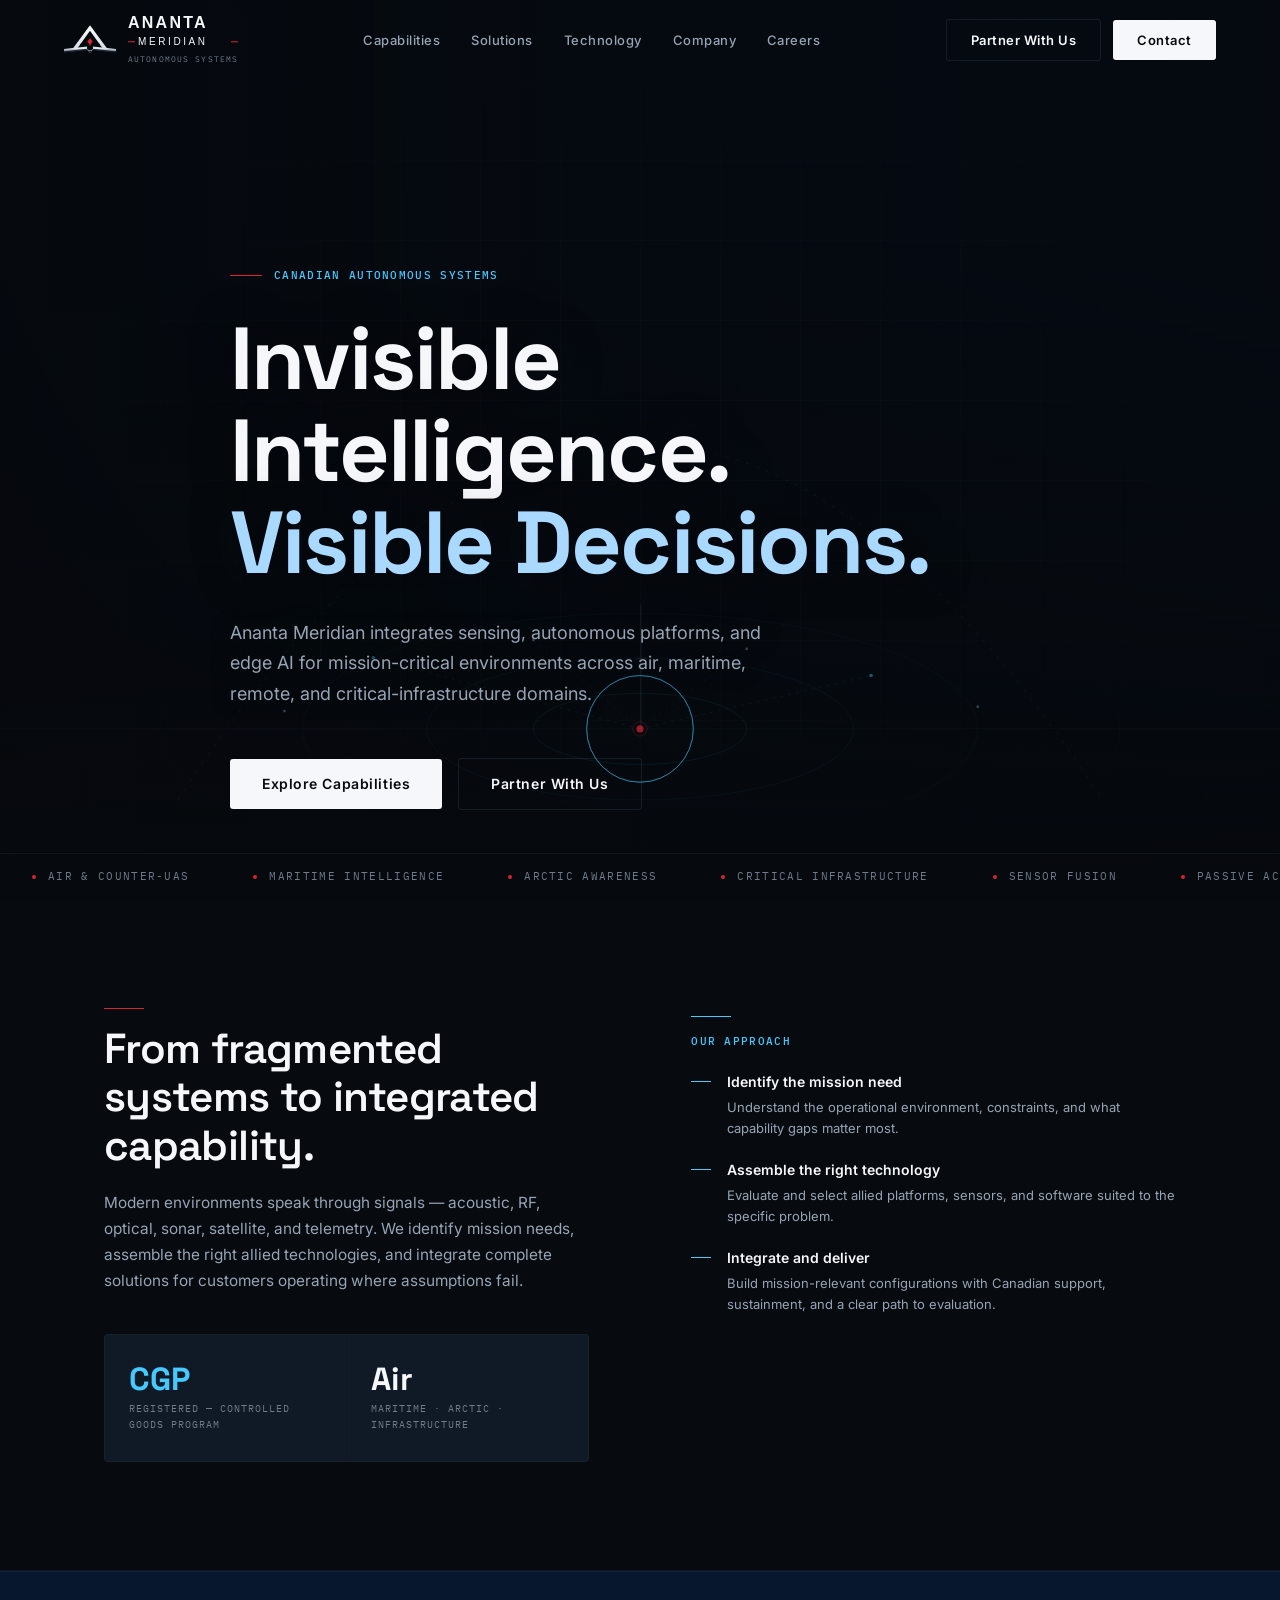
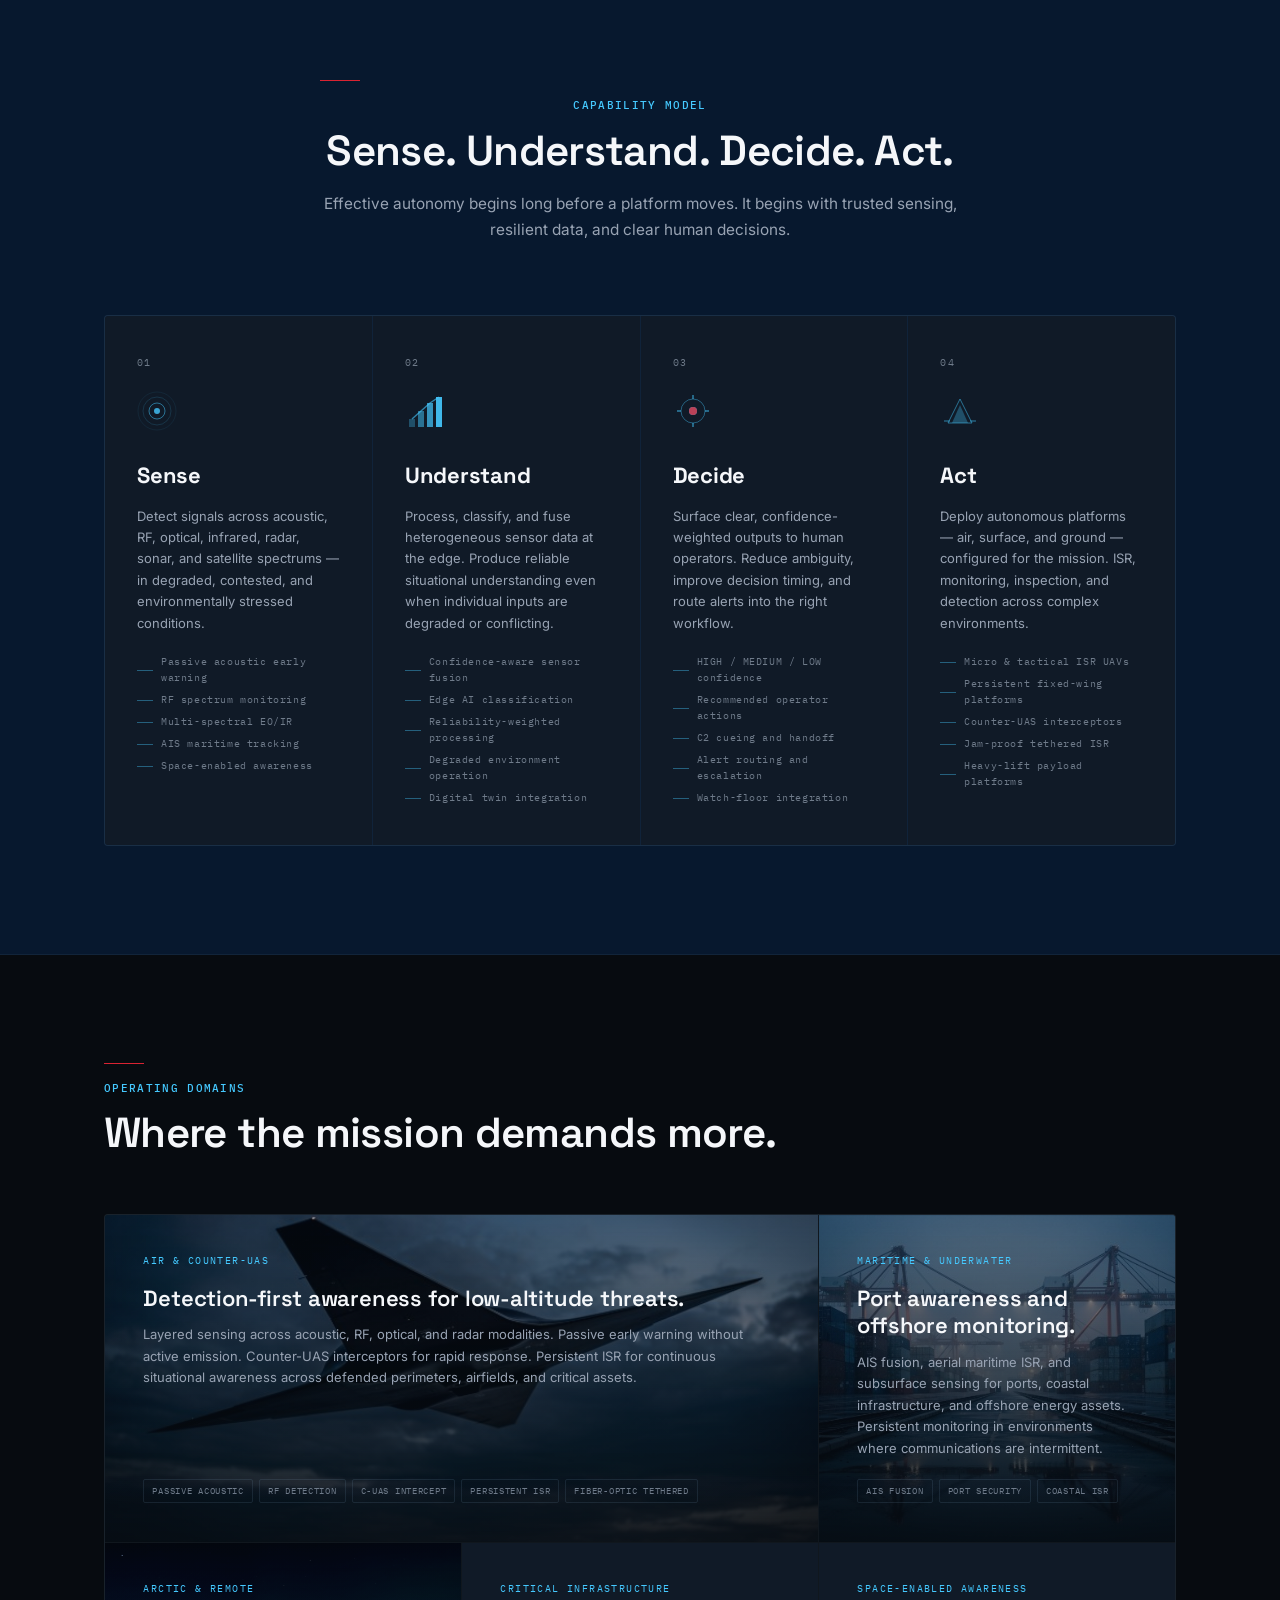
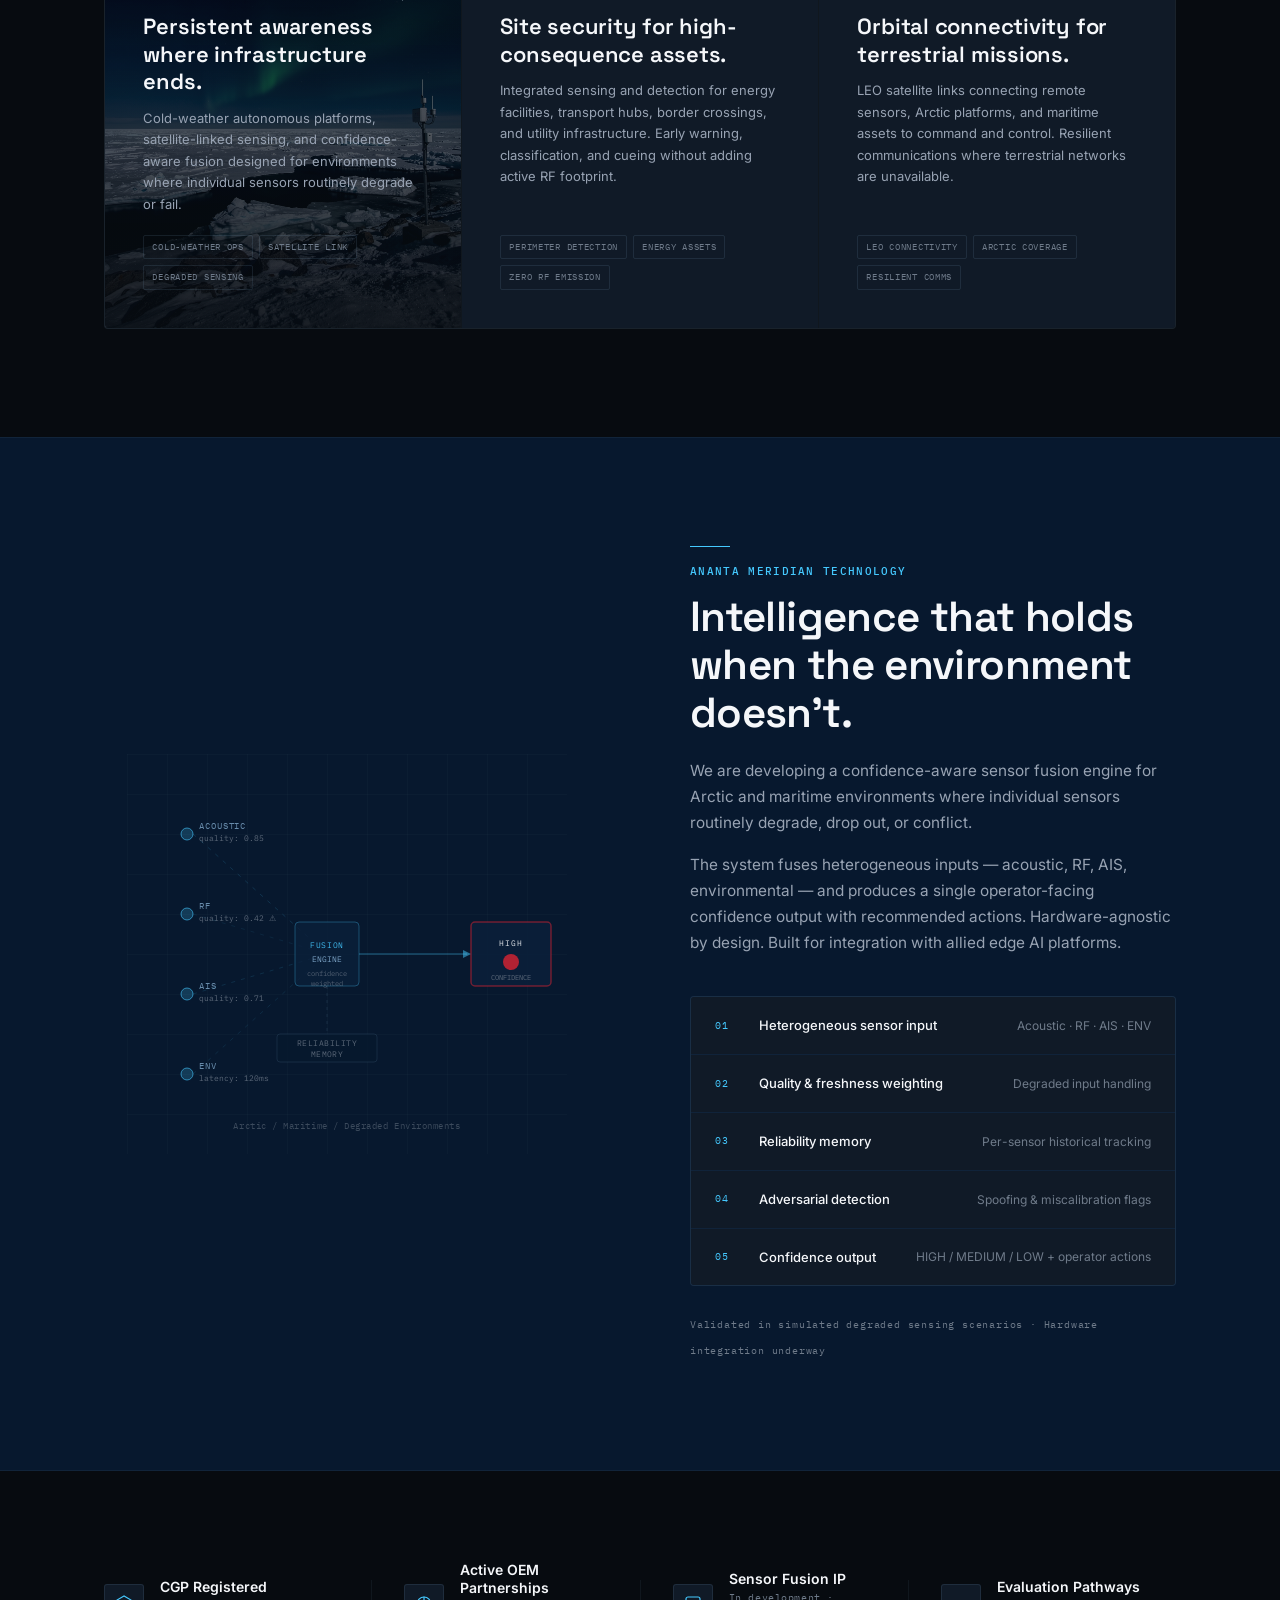
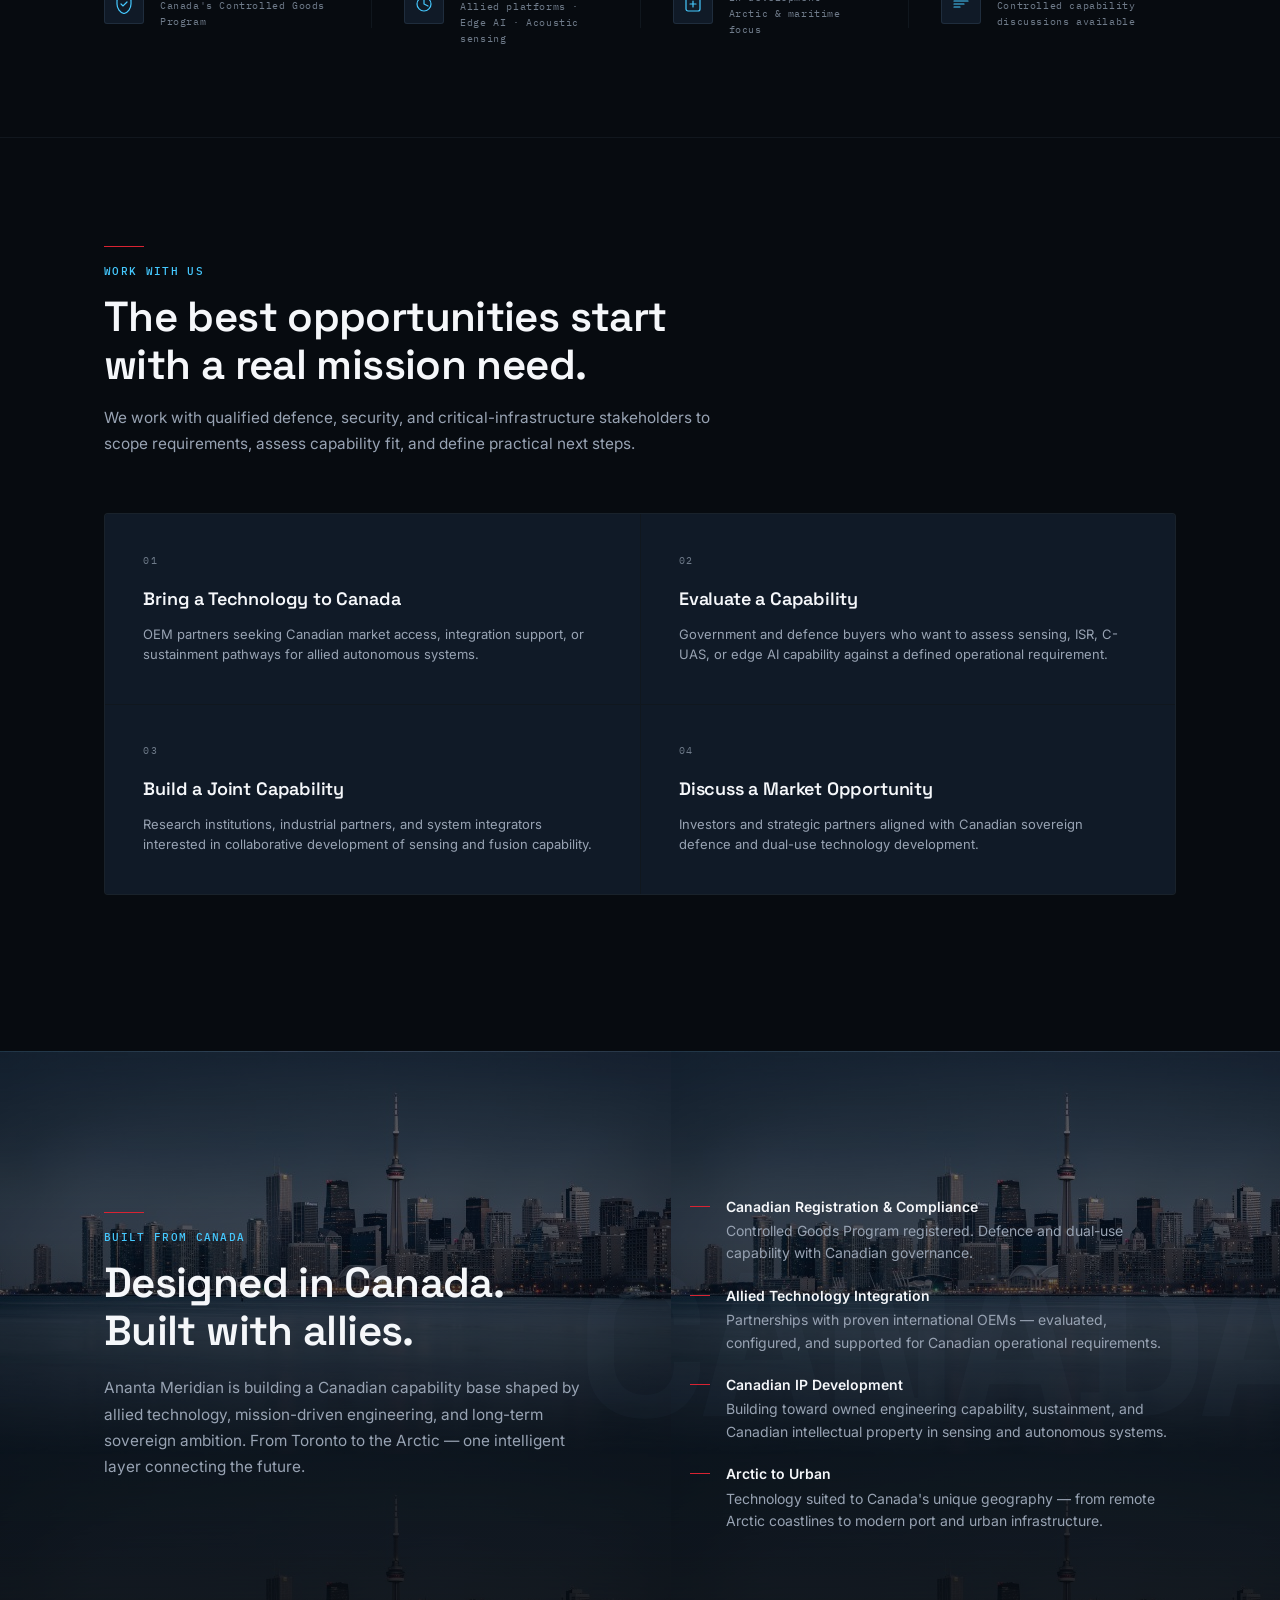
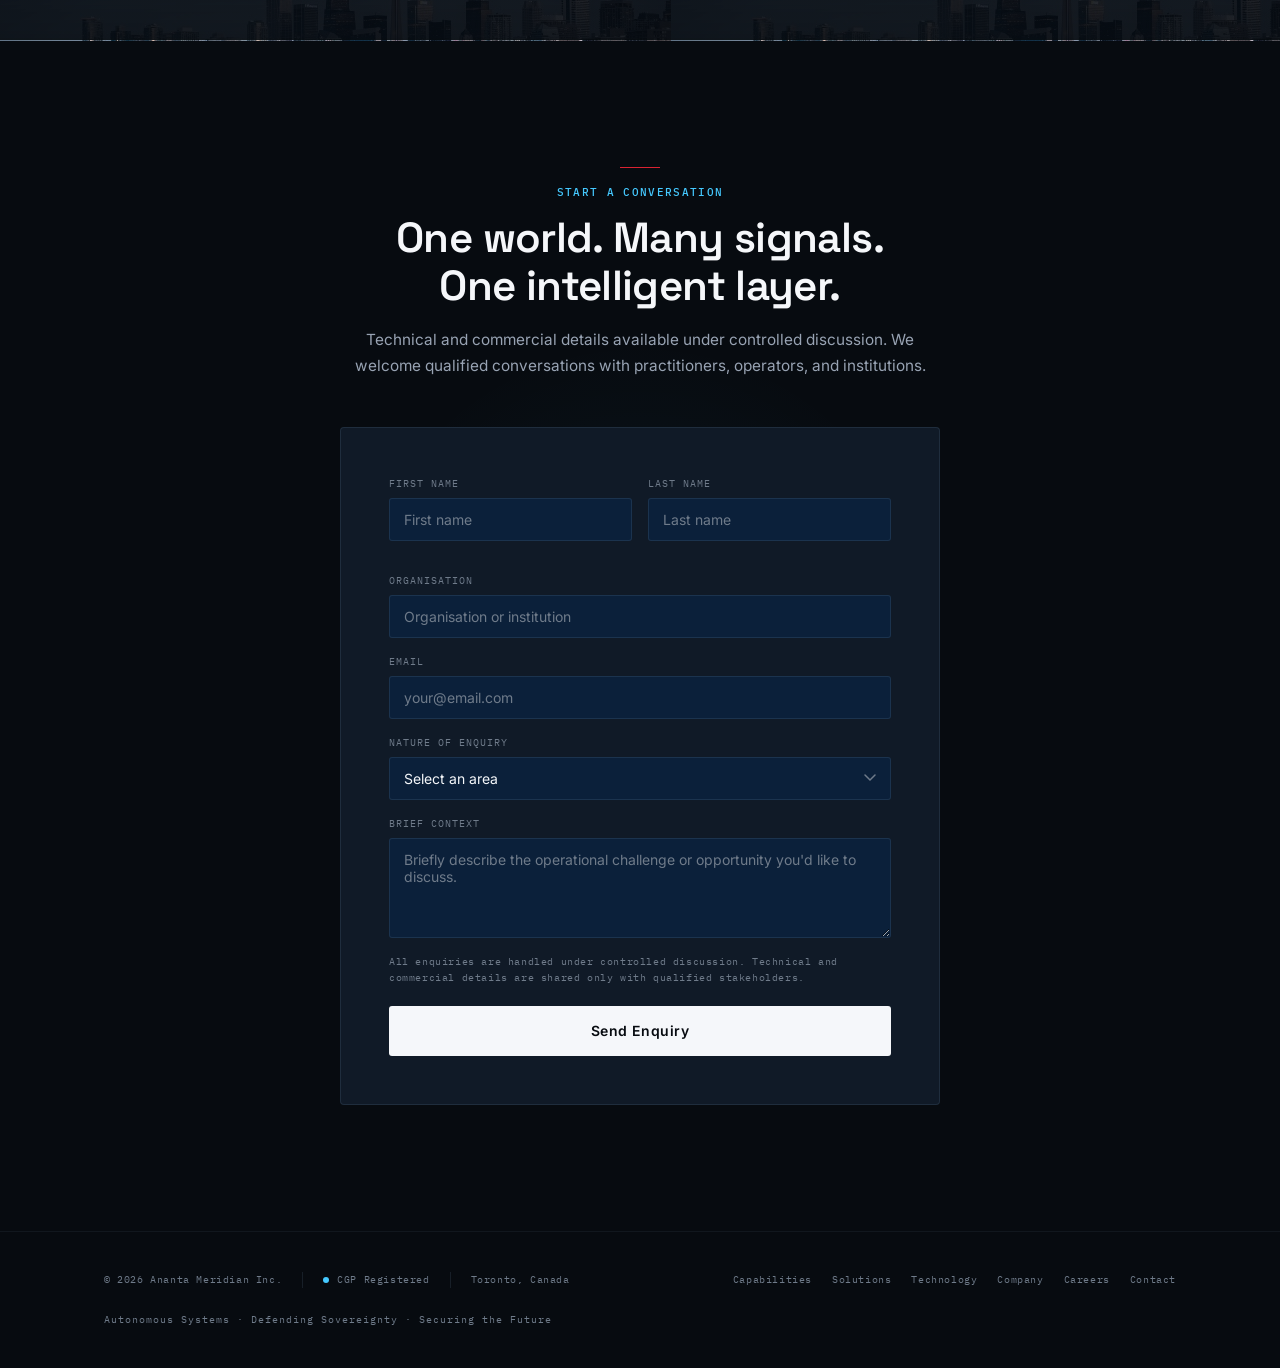
==== commit 9dd91c0a: "Wire section imagery into domain cards, Canada section, and Technology page Adds arctic.jpg, maritim" ====
--- a/index.html
+++ b/index.html
@@ -416,7 +416,7 @@
 
     <div class="domains-grid reveal">
       <!-- Air & C-UAS — wide -->
-      <div class="domain-card domain-card--wide">
+      <div class="domain-card domain-card--wide has-photo" style="background-image:url('assets/images/air-cuas.jpg');">
         <div class="domain-label">Air &amp; Counter-UAS</div>
         <div class="domain-title">Detection-first awareness for low-altitude threats.</div>
         <p class="domain-desc">
@@ -432,7 +432,7 @@
       </div>
 
       <!-- Maritime -->
-      <div class="domain-card">
+      <div class="domain-card has-photo" style="background-image:url('assets/images/maritime.jpg');">
         <div class="domain-label">Maritime &amp; Underwater</div>
         <div class="domain-title">Port awareness and offshore monitoring.</div>
         <p class="domain-desc">
@@ -446,7 +446,7 @@
       </div>
 
       <!-- Arctic -->
-      <div class="domain-card">
+      <div class="domain-card has-photo" style="background-image:url('assets/images/arctic.jpg');">
         <div class="domain-label">Arctic &amp; Remote</div>
         <div class="domain-title">Persistent awareness where infrastructure ends.</div>
         <p class="domain-desc">
@@ -736,7 +736,7 @@
 <!-- ============================================================
      CANADIAN SECTION
      ============================================================ -->
-<section id="canada">
+<section id="canada" class="has-photo" style="background-image:url('assets/images/toronto.jpg');">
   <div class="canada-bg-text" aria-hidden="true">CANADA</div>
   <div class="container">
     <div class="canada-grid">
--- a/assets/css/main.css
+++ b/assets/css/main.css
@@ -1084,6 +1084,57 @@
 }
 
 /* ============================================================
+   PHOTO OVERLAY — shared dark treatment for background photos.
+   Same stack as the hero video: dark gradient + cold blue grade,
+   so text sitting on a photo stays legible everywhere it's used.
+   ============================================================ */
+.has-photo {
+  position: relative;
+  background-size: cover;
+  background-position: center;
+  overflow: hidden;
+}
+
+.has-photo::before {
+  content: '';
+  position: absolute;
+  inset: 0;
+  z-index: 0;
+  background:
+    linear-gradient(180deg, rgba(7,11,16,0.25) 0%, rgba(7,11,16,0.88) 100%),
+    rgba(7,24,46,0.28);
+  background-blend-mode: normal, multiply;
+  pointer-events: none;
+}
+
+.has-photo > * {
+  position: relative;
+  z-index: 1;
+}
+
+.domain-card::after { z-index: 2; }
+
+.domain-photo-panel {
+  position: relative;
+  border-radius: 4px;
+  overflow: hidden;
+  min-height: 280px;
+  width: 100%;
+  background-size: cover;
+  background-position: center;
+  border: 1px solid var(--am-border);
+}
+
+.domain-photo-panel-caption {
+  position: absolute;
+  left: 0;
+  right: 0;
+  bottom: 0;
+  z-index: 1;
+  padding: 20px 24px;
+}
+
+/* ============================================================
    CANADIAN SECTION
    ============================================================ */
 #canada {
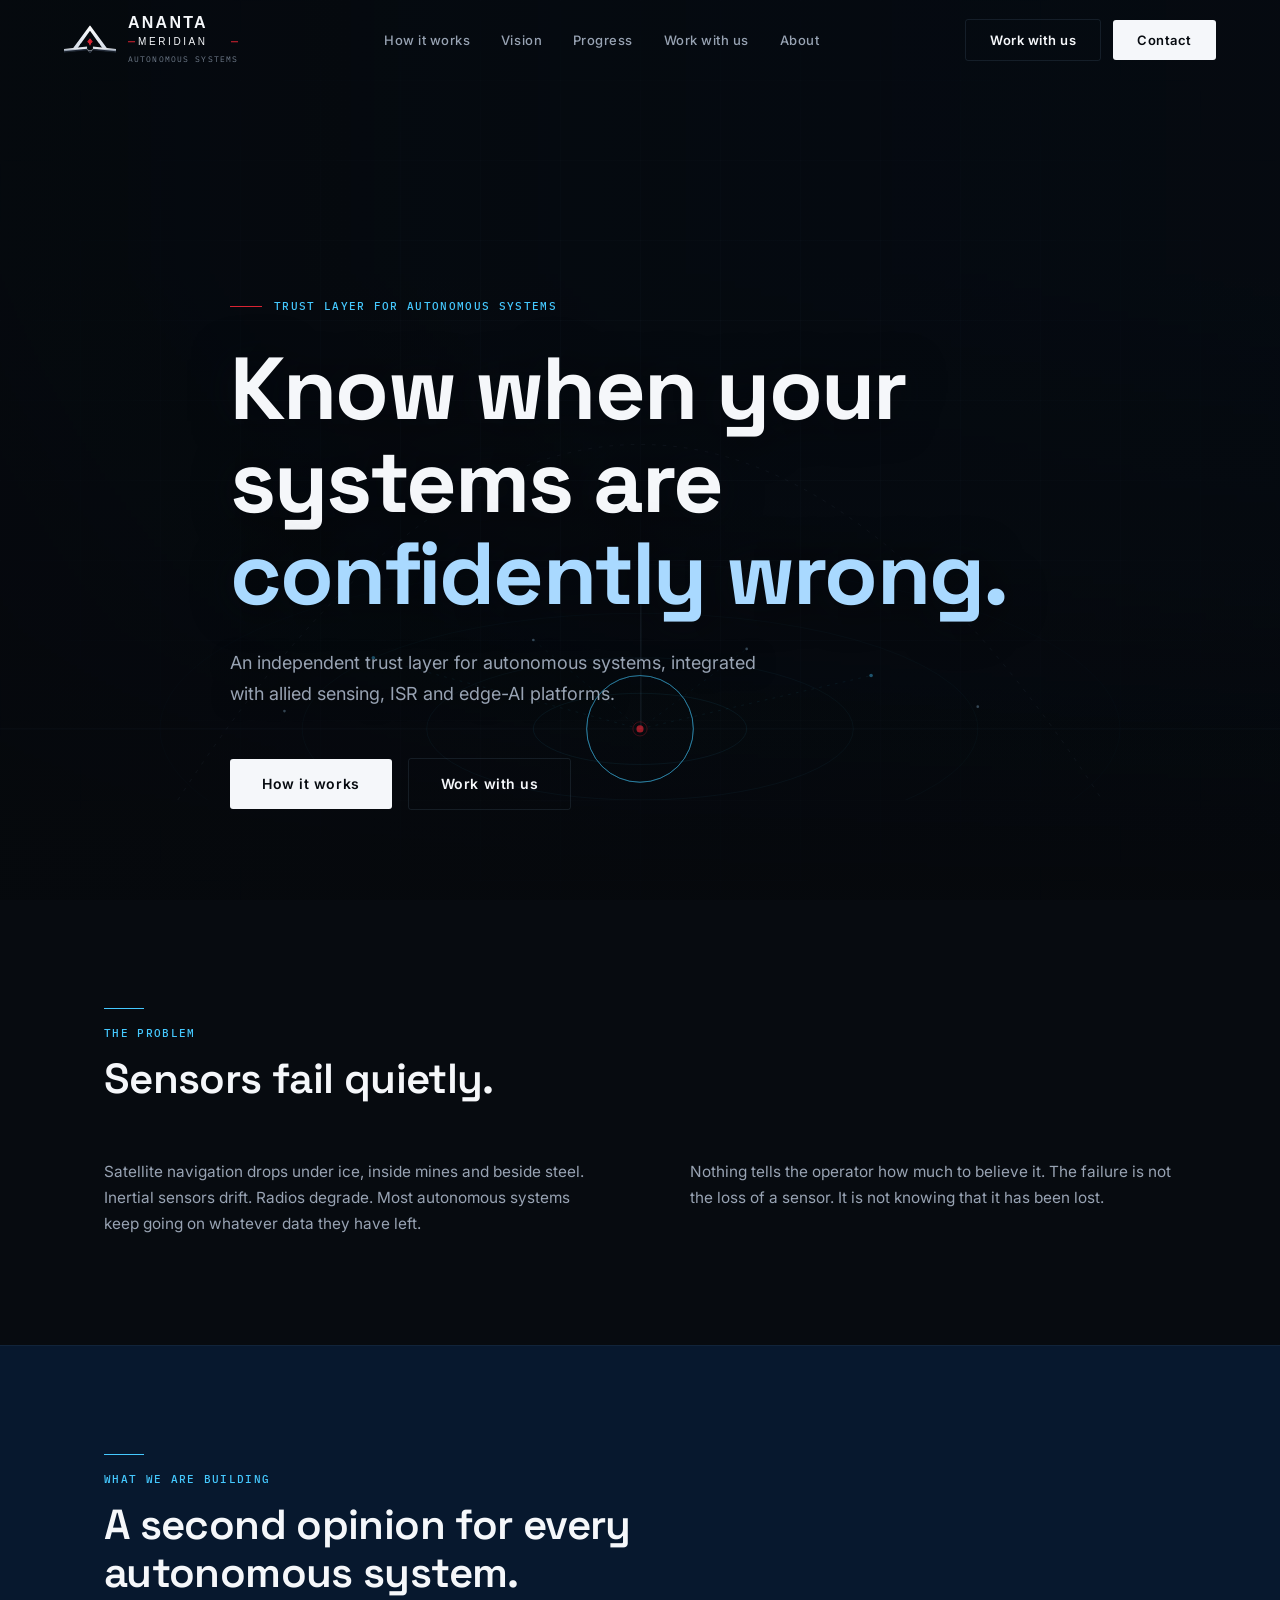
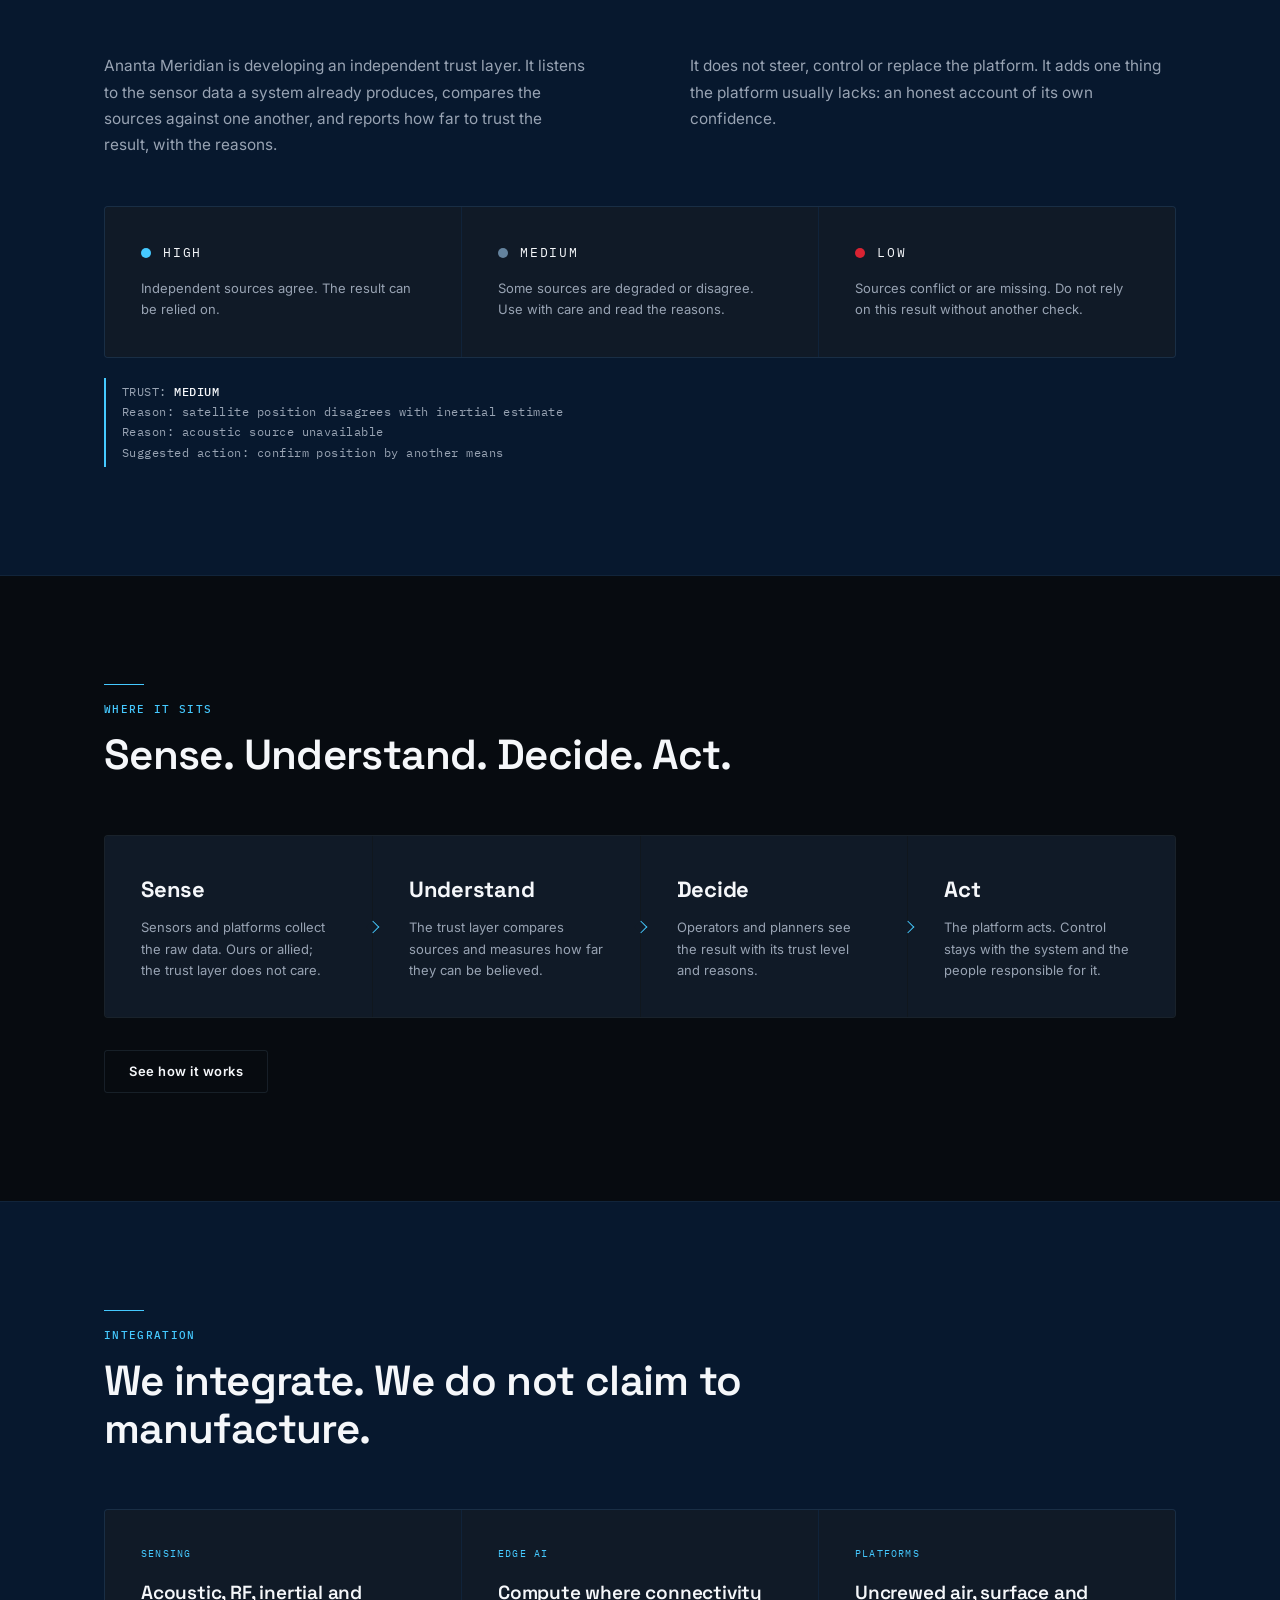
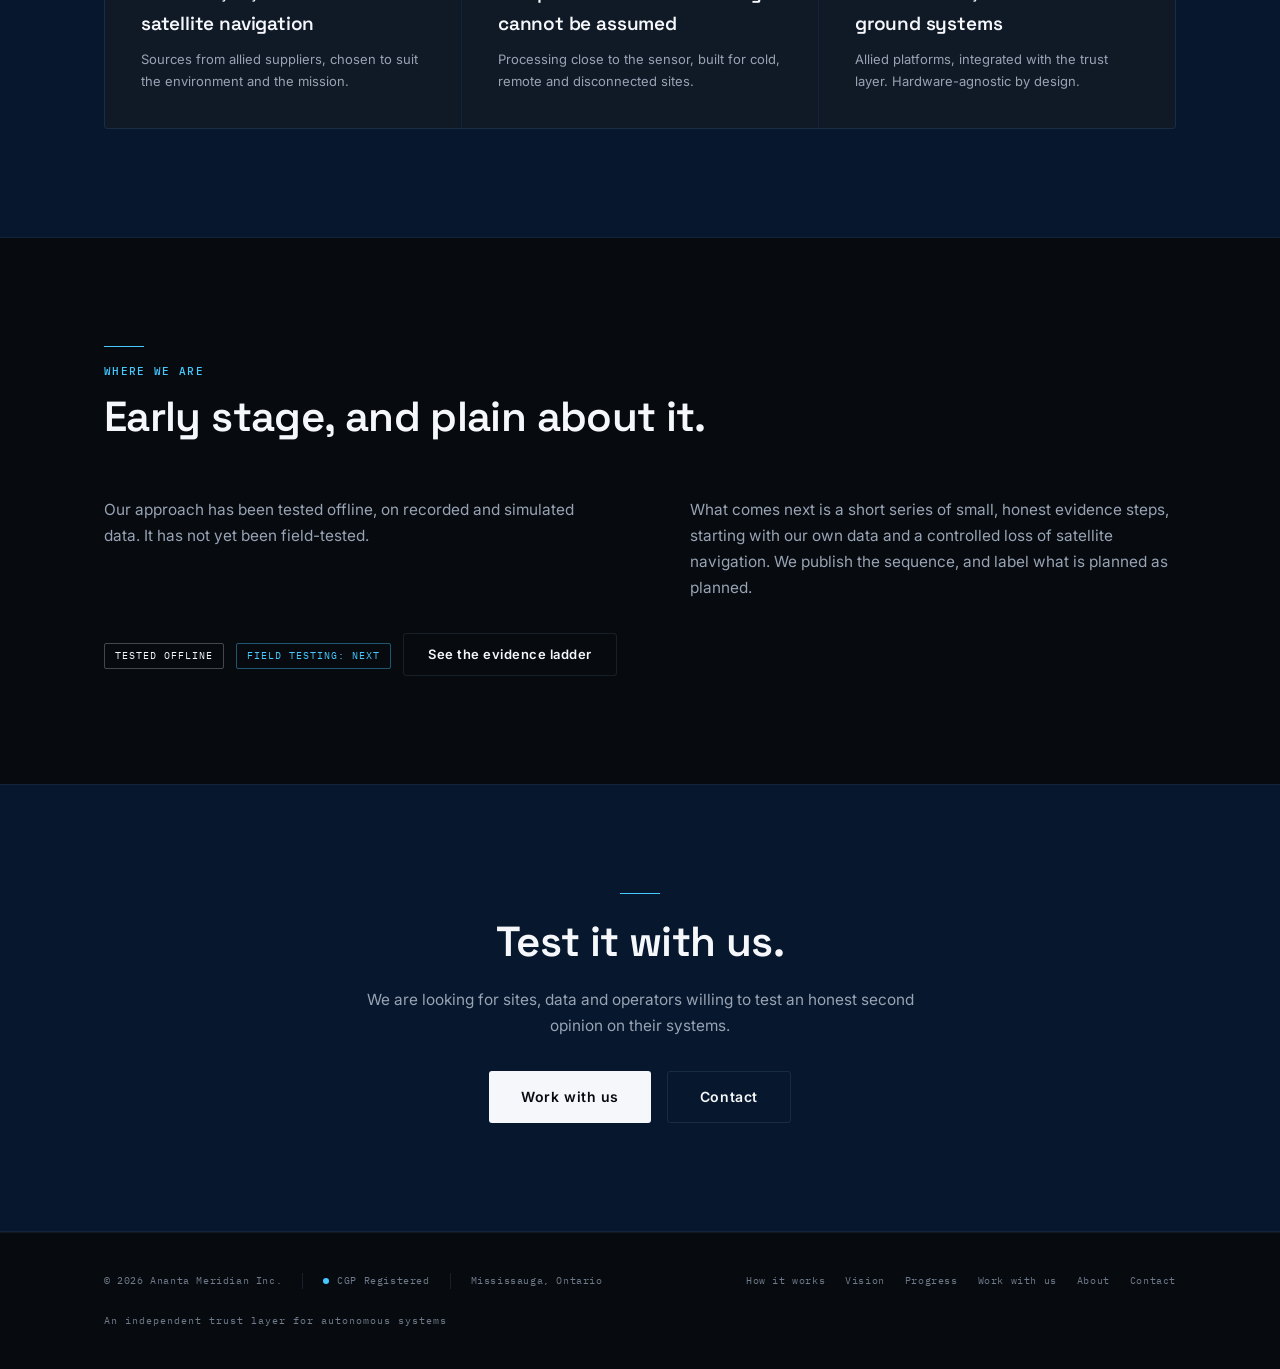
==== commit 100451ae: "Rebuild site around trust-layer positioning New pages: Home, How it works, Vision (MERIDIAN NORTH di" ====
--- a/index.html
+++ b/index.html
@@ -3,8 +3,11 @@
 <head>
 <meta charset="UTF-8">
 <meta name="viewport" content="width=device-width, initial-scale=1.0">
-<meta name="description" content="Ananta Meridian integrates sensing, autonomous systems, and AI for mission-critical environments across air, maritime, remote, and critical-infrastructure domains.">
-<title>Ananta Meridian — Invisible Intelligence. Visible Decisions.</title>
+<meta name="description" content="Know when your systems are confidently wrong. An independent trust layer for autonomous systems, integrated with allied sensing, ISR and edge-AI platforms. Canadian.">
+<meta property="og:title" content="Ananta Meridian — An independent trust layer for autonomous systems">
+<meta property="og:description" content="Know when your systems are confidently wrong. An independent trust layer for autonomous systems, integrated with allied sensing, ISR and edge-AI platforms. Canadian.">
+<meta property="og:type" content="website">
+<title>Ananta Meridian — An independent trust layer for autonomous systems</title>
 <link rel="icon" type="image/svg+xml" href="assets/images/ananta-logo.svg">
 <link rel="preconnect" href="https://fonts.googleapis.com">
 <link rel="preconnect" href="https://fonts.gstatic.com" crossorigin>
@@ -12,11 +15,7 @@
 <link rel="stylesheet" href="assets/css/main.css">
 </head>
 <body>
-
-<!-- ============================================================
-     NAVIGATION
-     ============================================================ -->
-<nav id="nav">
+<nav id="nav" class="">
   <div class="nav-inner">
     <a href="index.html" class="nav-logo">
       <svg class="nav-logo-mark" viewBox="100 10 320 185" width="48" height="48" xmlns="http://www.w3.org/2000/svg">
@@ -61,45 +60,21 @@
         <span class="nav-logo-sub">AUTONOMOUS SYSTEMS</span>
       </div>
     </a>
-
-    <ul class="nav-links">
-      <li><a href="capabilities.html">Capabilities</a></li>
-      <li><a href="solutions.html">Solutions</a></li>
-      <li><a href="technology.html">Technology</a></li>
-      <li><a href="company.html">Company</a></li>
-      <li><a href="careers.html">Careers</a></li>
-    </ul>
-
+    <ul class="nav-links"><li><a href="how-it-works.html">How it works</a></li><li><a href="vision.html">Vision</a></li><li><a href="progress.html">Progress</a></li><li><a href="work-with-us.html">Work with us</a></li><li><a href="about.html">About</a></li></ul>
     <div class="nav-cta">
-      <a href="contact.html" class="btn btn--ghost">Partner With Us</a>
+      <a href="work-with-us.html" class="btn btn--ghost">Work with us</a>
       <a href="contact.html" class="btn btn--primary">Contact</a>
     </div>
-
-    <button class="nav-mobile-toggle" aria-label="Open menu" aria-expanded="false">
-      <span></span><span></span><span></span>
-    </button>
-  </div>
-
+    <button class="nav-mobile-toggle" aria-label="Open menu" aria-expanded="false"><span></span><span></span><span></span></button>
+  </div>
   <div class="nav-mobile-panel">
-    <ul class="nav-mobile-links">
-      <li><a href="index.html">Home</a></li>
-      <li><a href="capabilities.html">Capabilities</a></li>
-      <li><a href="solutions.html">Solutions</a></li>
-      <li><a href="technology.html">Technology</a></li>
-      <li><a href="company.html">Company</a></li>
-      <li><a href="careers.html">Careers</a></li>
-      <li><a href="contact.html">Contact</a></li>
-    </ul>
+    <ul class="nav-mobile-links"><li><a href="index.html" class="active">Home</a></li><li><a href="how-it-works.html">How it works</a></li><li><a href="vision.html">Vision</a></li><li><a href="progress.html">Progress</a></li><li><a href="work-with-us.html">Work with us</a></li><li><a href="about.html">About</a></li><li><a href="contact.html">Contact</a></li></ul>
     <div class="nav-mobile-cta">
-      <a href="contact.html" class="btn btn--ghost btn--large">Partner With Us</a>
+      <a href="work-with-us.html" class="btn btn--ghost btn--large">Work with us</a>
       <a href="contact.html" class="btn btn--primary btn--large">Contact</a>
     </div>
   </div>
 </nav>
-
-<!-- ============================================================
-     HERO
-     ============================================================ -->
 <section id="hero">
   <div class="hero-bg">
 
@@ -187,676 +162,26 @@
     </svg>
   </div>
 
+  
   <div class="container hero-content">
-    <div class="hero-eyebrow">
-      <div class="hero-eyebrow-line"></div>
-      <span class="t-label">Canadian Autonomous Systems</span>
-    </div>
-
-    <h1 class="t-display hero-headline">
-      Invisible Intelligence.<br>
-      <span class="accent">Visible Decisions.</span>
-    </h1>
-
-    <p class="hero-sub">
-      Ananta Meridian integrates sensing, autonomous platforms, and edge AI for mission-critical environments across air, maritime, remote, and critical-infrastructure domains.
-    </p>
-
+    <div class="hero-eyebrow"><span class="hero-eyebrow-line"></span><span class="t-label">Trust layer for autonomous systems</span></div>
+    <h1 class="t-display hero-headline">Know when your systems are <span class="accent">confidently wrong.</span></h1>
+    <p class="hero-sub">An independent trust layer for autonomous systems, integrated with allied sensing, ISR and edge-AI platforms.</p>
     <div class="hero-actions">
-      <a href="capabilities.html" class="btn btn--primary btn--large">Explore Capabilities</a>
-      <a href="contact.html" class="btn btn--ghost btn--large">Partner With Us</a>
-    </div>
-  </div>
-
-  <!-- Domain ticker -->
-  <div class="hero-domains">
-    <div class="hero-domains-track">
-      <!-- First set -->
-      <span class="domain-item"><span class="domain-dot"></span>Air &amp; Counter-UAS</span>
-      <span class="domain-item"><span class="domain-dot"></span>Maritime Intelligence</span>
-      <span class="domain-item"><span class="domain-dot"></span>Arctic Awareness</span>
-      <span class="domain-item"><span class="domain-dot"></span>Critical Infrastructure</span>
-      <span class="domain-item"><span class="domain-dot"></span>Sensor Fusion</span>
-      <span class="domain-item"><span class="domain-dot"></span>Passive Acoustic Sensing</span>
-      <span class="domain-item"><span class="domain-dot"></span>Edge AI</span>
-      <span class="domain-item"><span class="domain-dot"></span>Space-Enabled Awareness</span>
-      <!-- Duplicate for seamless loop -->
-      <span class="domain-item"><span class="domain-dot"></span>Air &amp; Counter-UAS</span>
-      <span class="domain-item"><span class="domain-dot"></span>Maritime Intelligence</span>
-      <span class="domain-item"><span class="domain-dot"></span>Arctic Awareness</span>
-      <span class="domain-item"><span class="domain-dot"></span>Critical Infrastructure</span>
-      <span class="domain-item"><span class="domain-dot"></span>Sensor Fusion</span>
-      <span class="domain-item"><span class="domain-dot"></span>Passive Acoustic Sensing</span>
-      <span class="domain-item"><span class="domain-dot"></span>Edge AI</span>
-      <span class="domain-item"><span class="domain-dot"></span>Space-Enabled Awareness</span>
-    </div>
-  </div>
-</section>
-
-<!-- ============================================================
-     POSITION STATEMENT
-     ============================================================ -->
-<section id="position">
-  <div class="container">
-    <div class="position-grid">
-      <div class="position-left reveal">
-        <span class="signal-line"></span>
-        <h2 class="t-h2" style="margin-bottom:20px;">
-          From fragmented systems to integrated capability.
-        </h2>
-        <p class="t-body">
-          Modern environments speak through signals — acoustic, RF, optical, sonar, satellite, and telemetry. We identify mission needs, assemble the right allied technologies, and integrate complete solutions for customers operating where assumptions fail.
-        </p>
-
-        <div class="position-stat-row" style="margin-top:40px;">
-          <div class="position-stat">
-            <div class="position-stat-value" style="color:var(--am-cyan);">CGP</div>
-            <div class="position-stat-label">Registered — Controlled Goods Program</div>
-          </div>
-          <div class="position-stat">
-            <div class="position-stat-value">Air</div>
-            <div class="position-stat-label">Maritime · Arctic · Infrastructure</div>
-          </div>
-        </div>
-      </div>
-
-      <div class="position-right reveal reveal-delay-2">
-        <span class="signal-line signal-line--cyan"></span>
-        <p class="t-label" style="margin-bottom:20px;">Our approach</p>
-        <div style="display:flex;flex-direction:column;gap:20px;">
-          <div style="display:flex;gap:16px;align-items:flex-start;">
-            <div style="width:20px;height:1px;background:var(--am-cyan);margin-top:10px;flex-shrink:0;"></div>
-            <div>
-              <div style="font-size:14px;font-weight:600;color:var(--am-white);margin-bottom:4px;">Identify the mission need</div>
-              <div style="font-size:13px;color:var(--am-steel);">Understand the operational environment, constraints, and what capability gaps matter most.</div>
-            </div>
-          </div>
-          <div style="display:flex;gap:16px;align-items:flex-start;">
-            <div style="width:20px;height:1px;background:var(--am-cyan);margin-top:10px;flex-shrink:0;"></div>
-            <div>
-              <div style="font-size:14px;font-weight:600;color:var(--am-white);margin-bottom:4px;">Assemble the right technology</div>
-              <div style="font-size:13px;color:var(--am-steel);">Evaluate and select allied platforms, sensors, and software suited to the specific problem.</div>
-            </div>
-          </div>
-          <div style="display:flex;gap:16px;align-items:flex-start;">
-            <div style="width:20px;height:1px;background:var(--am-cyan);margin-top:10px;flex-shrink:0;"></div>
-            <div>
-              <div style="font-size:14px;font-weight:600;color:var(--am-white);margin-bottom:4px;">Integrate and deliver</div>
-              <div style="font-size:13px;color:var(--am-steel);">Build mission-relevant configurations with Canadian support, sustainment, and a clear path to evaluation.</div>
-            </div>
-          </div>
-        </div>
-      </div>
-    </div>
-  </div>
-</section>
-
-<!-- ============================================================
-     CAPABILITY MODEL
-     ============================================================ -->
-<section id="capability">
-  <div class="container">
-    <div class="capability-header reveal">
-      <span class="signal-line"></span>
-      <p class="t-label" style="margin-bottom:12px;">Capability Model</p>
-      <h2 class="t-h2" style="margin-bottom:16px;">Sense. Understand. Decide. Act.</h2>
-      <p class="t-body">
-        Effective autonomy begins long before a platform moves. It begins with trusted sensing, resilient data, and clear human decisions.
-      </p>
-    </div>
-
-    <div class="capability-grid reveal">
-      <!-- SENSE -->
-      <div class="capability-card">
-        <div class="capability-number">01</div>
-        <svg class="capability-icon" viewBox="0 0 40 40" fill="none" xmlns="http://www.w3.org/2000/svg">
-          <circle cx="20" cy="20" r="3" fill="currentColor" opacity="0.8"/>
-          <circle cx="20" cy="20" r="8" stroke="currentColor" stroke-width="1" fill="none" opacity="0.5"/>
-          <circle cx="20" cy="20" r="14" stroke="currentColor" stroke-width="0.5" fill="none" opacity="0.3"/>
-          <circle cx="20" cy="20" r="19" stroke="currentColor" stroke-width="0.5" fill="none" opacity="0.15"/>
-        </svg>
-        <div class="capability-verb">Sense</div>
-        <p class="capability-desc">
-          Detect signals across acoustic, RF, optical, infrared, radar, sonar, and satellite spectrums — in degraded, contested, and environmentally stressed conditions.
-        </p>
-        <ul class="capability-examples">
-          <li>Passive acoustic early warning</li>
-          <li>RF spectrum monitoring</li>
-          <li>Multi-spectral EO/IR</li>
-          <li>AIS maritime tracking</li>
-          <li>Space-enabled awareness</li>
-        </ul>
-      </div>
-
-      <!-- UNDERSTAND -->
-      <div class="capability-card">
-        <div class="capability-number">02</div>
-        <svg class="capability-icon" viewBox="0 0 40 40" fill="none" xmlns="http://www.w3.org/2000/svg">
-          <rect x="4" y="28" width="6" height="8" fill="currentColor" opacity="0.3"/>
-          <rect x="13" y="20" width="6" height="16" fill="currentColor" opacity="0.5"/>
-          <rect x="22" y="12" width="6" height="24" fill="currentColor" opacity="0.7"/>
-          <rect x="31" y="6" width="6" height="30" fill="currentColor" opacity="0.9"/>
-          <polyline points="7,28 16,20 25,12 34,6"
-                    stroke="currentColor" stroke-width="1.5" fill="none" opacity="0.6"/>
-        </svg>
-        <div class="capability-verb">Understand</div>
-        <p class="capability-desc">
-          Process, classify, and fuse heterogeneous sensor data at the edge. Produce reliable situational understanding even when individual inputs are degraded or conflicting.
-        </p>
-        <ul class="capability-examples">
-          <li>Confidence-aware sensor fusion</li>
-          <li>Edge AI classification</li>
-          <li>Reliability-weighted processing</li>
-          <li>Degraded environment operation</li>
-          <li>Digital twin integration</li>
-        </ul>
-      </div>
-
-      <!-- DECIDE -->
-      <div class="capability-card">
-        <div class="capability-number">03</div>
-        <svg class="capability-icon" viewBox="0 0 40 40" fill="none" xmlns="http://www.w3.org/2000/svg">
-          <circle cx="20" cy="20" r="12" stroke="currentColor" stroke-width="1" fill="none" opacity="0.4"/>
-          <circle cx="20" cy="20" r="4" fill="currentColor" opacity="0.9"/>
-          <line x1="20" y1="4" x2="20" y2="8" stroke="currentColor" stroke-width="1.5" opacity="0.6"/>
-          <line x1="20" y1="32" x2="20" y2="36" stroke="currentColor" stroke-width="1.5" opacity="0.6"/>
-          <line x1="4" y1="20" x2="8" y2="20" stroke="currentColor" stroke-width="1.5" opacity="0.6"/>
-          <line x1="32" y1="20" x2="36" y2="20" stroke="currentColor" stroke-width="1.5" opacity="0.6"/>
-          <circle cx="20" cy="20" r="4" fill="#D92332" opacity="0.8"/>
-        </svg>
-        <div class="capability-verb">Decide</div>
-        <p class="capability-desc">
-          Surface clear, confidence-weighted outputs to human operators. Reduce ambiguity, improve decision timing, and route alerts into the right workflow.
-        </p>
-        <ul class="capability-examples">
-          <li>HIGH / MEDIUM / LOW confidence</li>
-          <li>Recommended operator actions</li>
-          <li>C2 cueing and handoff</li>
-          <li>Alert routing and escalation</li>
-          <li>Watch-floor integration</li>
-        </ul>
-      </div>
-
-      <!-- ACT -->
-      <div class="capability-card">
-        <div class="capability-number">04</div>
-        <svg class="capability-icon" viewBox="0 0 40 40" fill="none" xmlns="http://www.w3.org/2000/svg">
-          <polygon points="8,32 20,8 32,32" stroke="currentColor" stroke-width="1" fill="none" opacity="0.5"/>
-          <polygon points="12,32 20,14 28,32" fill="currentColor" opacity="0.3"/>
-          <!-- Wing lines -->
-          <line x1="4" y1="30" x2="10" y2="30" stroke="currentColor" stroke-width="1" opacity="0.6"/>
-          <line x1="30" y1="30" x2="36" y2="30" stroke="currentColor" stroke-width="1" opacity="0.6"/>
-        </svg>
-        <div class="capability-verb">Act</div>
-        <p class="capability-desc">
-          Deploy autonomous platforms — air, surface, and ground — configured for the mission. ISR, monitoring, inspection, and detection across complex environments.
-        </p>
-        <ul class="capability-examples">
-          <li>Micro &amp; tactical ISR UAVs</li>
-          <li>Persistent fixed-wing platforms</li>
-          <li>Counter-UAS interceptors</li>
-          <li>Jam-proof tethered ISR</li>
-          <li>Heavy-lift payload platforms</li>
-        </ul>
-      </div>
-    </div>
-  </div>
-</section>
-
-<!-- ============================================================
-     DOMAINS
-     ============================================================ -->
-<section id="domains">
-  <div class="container">
-    <div class="domains-header reveal">
-      <span class="signal-line"></span>
-      <p class="t-label" style="margin-bottom:12px;">Operating Domains</p>
-      <h2 class="t-h2">Where the mission demands more.</h2>
-    </div>
-
-    <div class="domains-grid reveal">
-      <!-- Air & C-UAS — wide -->
-      <div class="domain-card domain-card--wide has-photo" style="background-image:url('assets/images/air-cuas.jpg');">
-        <div class="domain-label">Air &amp; Counter-UAS</div>
-        <div class="domain-title">Detection-first awareness for low-altitude threats.</div>
-        <p class="domain-desc">
-          Layered sensing across acoustic, RF, optical, and radar modalities. Passive early warning without active emission. Counter-UAS interceptors for rapid response. Persistent ISR for continuous situational awareness across defended perimeters, airfields, and critical assets.
-        </p>
-        <div class="domain-tags">
-          <span class="domain-tag">Passive Acoustic</span>
-          <span class="domain-tag">RF Detection</span>
-          <span class="domain-tag">C-UAS Intercept</span>
-          <span class="domain-tag">Persistent ISR</span>
-          <span class="domain-tag">Fiber-Optic Tethered</span>
-        </div>
-      </div>
-
-      <!-- Maritime -->
-      <div class="domain-card has-photo" style="background-image:url('assets/images/maritime.jpg');">
-        <div class="domain-label">Maritime &amp; Underwater</div>
-        <div class="domain-title">Port awareness and offshore monitoring.</div>
-        <p class="domain-desc">
-          AIS fusion, aerial maritime ISR, and subsurface sensing for ports, coastal infrastructure, and offshore energy assets. Persistent monitoring in environments where communications are intermittent.
-        </p>
-        <div class="domain-tags">
-          <span class="domain-tag">AIS Fusion</span>
-          <span class="domain-tag">Port Security</span>
-          <span class="domain-tag">Coastal ISR</span>
-        </div>
-      </div>
-
-      <!-- Arctic -->
-      <div class="domain-card has-photo" style="background-image:url('assets/images/arctic.jpg');">
-        <div class="domain-label">Arctic &amp; Remote</div>
-        <div class="domain-title">Persistent awareness where infrastructure ends.</div>
-        <p class="domain-desc">
-          Cold-weather autonomous platforms, satellite-linked sensing, and confidence-aware fusion designed for environments where individual sensors routinely degrade or fail.
-        </p>
-        <div class="domain-tags">
-          <span class="domain-tag">Cold-Weather Ops</span>
-          <span class="domain-tag">Satellite Link</span>
-          <span class="domain-tag">Degraded Sensing</span>
-        </div>
-      </div>
-
-      <!-- Critical Infrastructure -->
-      <div class="domain-card">
-        <div class="domain-label">Critical Infrastructure</div>
-        <div class="domain-title">Site security for high-consequence assets.</div>
-        <p class="domain-desc">
-          Integrated sensing and detection for energy facilities, transport hubs, border crossings, and utility infrastructure. Early warning, classification, and cueing without adding active RF footprint.
-        </p>
-        <div class="domain-tags">
-          <span class="domain-tag">Perimeter Detection</span>
-          <span class="domain-tag">Energy Assets</span>
-          <span class="domain-tag">Zero RF Emission</span>
-        </div>
-      </div>
-
-      <!-- Space-Enabled -->
-      <div class="domain-card">
-        <div class="domain-label">Space-Enabled Awareness</div>
-        <div class="domain-title">Orbital connectivity for terrestrial missions.</div>
-        <p class="domain-desc">
-          LEO satellite links connecting remote sensors, Arctic platforms, and maritime assets to command and control. Resilient communications where terrestrial networks are unavailable.
-        </p>
-        <div class="domain-tags">
-          <span class="domain-tag">LEO Connectivity</span>
-          <span class="domain-tag">Arctic Coverage</span>
-          <span class="domain-tag">Resilient Comms</span>
-        </div>
-      </div>
-    </div>
-  </div>
-</section>
-
-<!-- ============================================================
-     SENSOR FUSION — IP SECTION
-     ============================================================ -->
-<section id="fusion">
-  <div class="container">
-    <div class="fusion-grid">
-      <!-- Visual -->
-      <div class="fusion-visual reveal">
-        <svg viewBox="0 0 440 400" fill="none" xmlns="http://www.w3.org/2000/svg">
-          <!-- Background grid -->
-          <defs>
-            <pattern id="fusionGrid" width="40" height="40" patternUnits="userSpaceOnUse">
-              <path d="M 40 0 L 0 0 0 40" fill="none" stroke="rgba(169,217,255,0.04)" stroke-width="1"/>
-            </pattern>
-          </defs>
-          <rect width="440" height="400" fill="url(#fusionGrid)"/>
-
-          <!-- Sensor input nodes -->
-          <!-- Acoustic -->
-          <circle cx="60" cy="80" r="6" fill="rgba(69,201,255,0.2)" stroke="rgba(69,201,255,0.6)" stroke-width="1"/>
-          <text x="72" y="75" fill="rgba(169,217,255,0.6)" font-family="'IBM Plex Mono'" font-size="9" letter-spacing="0.1em">ACOUSTIC</text>
-          <text x="72" y="87" fill="rgba(111,123,138,0.8)" font-family="'IBM Plex Mono'" font-size="8">quality: 0.85</text>
-
-          <!-- RF -->
-          <circle cx="60" cy="160" r="6" fill="rgba(69,201,255,0.2)" stroke="rgba(69,201,255,0.6)" stroke-width="1"/>
-          <text x="72" y="155" fill="rgba(169,217,255,0.6)" font-family="'IBM Plex Mono'" font-size="9" letter-spacing="0.1em">RF</text>
-          <text x="72" y="167" fill="rgba(111,123,138,0.8)" font-family="'IBM Plex Mono'" font-size="8">quality: 0.42 ⚠</text>
-
-          <!-- AIS -->
-          <circle cx="60" cy="240" r="6" fill="rgba(69,201,255,0.2)" stroke="rgba(69,201,255,0.6)" stroke-width="1"/>
-          <text x="72" y="235" fill="rgba(169,217,255,0.6)" font-family="'IBM Plex Mono'" font-size="9" letter-spacing="0.1em">AIS</text>
-          <text x="72" y="247" fill="rgba(111,123,138,0.8)" font-family="'IBM Plex Mono'" font-size="8">quality: 0.71</text>
-
-          <!-- ENV -->
-          <circle cx="60" cy="320" r="6" fill="rgba(69,201,255,0.2)" stroke="rgba(69,201,255,0.6)" stroke-width="1"/>
-          <text x="72" y="315" fill="rgba(169,217,255,0.6)" font-family="'IBM Plex Mono'" font-size="9" letter-spacing="0.1em">ENV</text>
-          <text x="72" y="327" fill="rgba(111,123,138,0.8)" font-family="'IBM Plex Mono'" font-size="8">latency: 120ms</text>
-
-          <!-- Lines from sensors to fusion core -->
-          <line x1="66" y1="80" x2="200" y2="200" stroke="rgba(69,201,255,0.15)" stroke-width="1" stroke-dasharray="4 6"/>
-          <line x1="66" y1="160" x2="200" y2="200" stroke="rgba(69,201,255,0.08)" stroke-width="1" stroke-dasharray="4 6"/>
-          <line x1="66" y1="240" x2="200" y2="200" stroke="rgba(69,201,255,0.12)" stroke-width="1" stroke-dasharray="4 6"/>
-          <line x1="66" y1="320" x2="200" y2="200" stroke="rgba(69,201,255,0.10)" stroke-width="1" stroke-dasharray="4 6"/>
-
-          <!-- Fusion core -->
-          <rect x="168" y="168" width="64" height="64" rx="4"
-                fill="rgba(11,32,58,0.8)" stroke="rgba(69,201,255,0.3)" stroke-width="1"/>
-          <text x="200" y="194" text-anchor="middle" fill="rgba(69,201,255,0.9)"
-                font-family="'IBM Plex Mono'" font-size="8" letter-spacing="0.08em">FUSION</text>
-          <text x="200" y="208" text-anchor="middle" fill="rgba(169,217,255,0.7)"
-                font-family="'IBM Plex Mono'" font-size="8">ENGINE</text>
-          <text x="200" y="222" text-anchor="middle" fill="rgba(111,123,138,0.7)"
-                font-family="'IBM Plex Mono'" font-size="7">confidence</text>
-          <text x="200" y="232" text-anchor="middle" fill="rgba(111,123,138,0.7)"
-                font-family="'IBM Plex Mono'" font-size="7">weighted</text>
-
-          <!-- Line from fusion to output -->
-          <line x1="232" y1="200" x2="340" y2="200" stroke="rgba(69,201,255,0.3)" stroke-width="1.5"/>
-          <polygon points="336,196 344,200 336,204" fill="rgba(69,201,255,0.5)"/>
-
-          <!-- Output node -->
-          <rect x="344" y="168" width="80" height="64" rx="4"
-                fill="rgba(11,32,58,0.9)" stroke="rgba(217,35,50,0.5)" stroke-width="1.5"/>
-          <text x="384" y="192" text-anchor="middle" fill="rgba(245,247,250,0.9)"
-                font-family="'IBM Plex Mono'" font-size="8" letter-spacing="0.1em">HIGH</text>
-          <circle cx="384" cy="208" r="8" fill="rgba(217,35,50,0.8)"/>
-          <text x="384" y="226" text-anchor="middle" fill="rgba(111,123,138,0.8)"
-                font-family="'IBM Plex Mono'" font-size="7">CONFIDENCE</text>
-
-          <!-- Reliability memory indicator -->
-          <rect x="150" y="280" width="100" height="28" rx="3"
-                fill="rgba(7,24,46,0.8)" stroke="rgba(169,217,255,0.1)" stroke-width="1"/>
-          <text x="200" y="292" text-anchor="middle" fill="rgba(111,123,138,0.8)"
-                font-family="'IBM Plex Mono'" font-size="8" letter-spacing="0.06em">RELIABILITY</text>
-          <text x="200" y="303" text-anchor="middle" fill="rgba(111,123,138,0.8)"
-                font-family="'IBM Plex Mono'" font-size="8" letter-spacing="0.06em">MEMORY</text>
-          <line x1="200" y1="232" x2="200" y2="280" stroke="rgba(169,217,255,0.1)" stroke-width="1" stroke-dasharray="3 4"/>
-
-          <!-- Label bottom -->
-          <text x="220" y="375" text-anchor="middle"
-                fill="rgba(111,123,138,0.5)" font-family="'IBM Plex Mono'" font-size="9" letter-spacing="0.06em">
-            Arctic / Maritime / Degraded Environments
-          </text>
-        </svg>
-      </div>
-
-      <!-- Content -->
-      <div class="fusion-content reveal reveal-delay-2">
-        <span class="signal-line signal-line--cyan"></span>
-        <p class="t-label" style="margin-bottom:12px;">Ananta Meridian Technology</p>
-        <h2 class="t-h2" style="margin-bottom:20px;">
-          Intelligence that holds when the environment doesn't.
-        </h2>
-        <p class="t-body" style="margin-bottom:16px;">
-          We are developing a confidence-aware sensor fusion engine for Arctic and maritime environments where individual sensors routinely degrade, drop out, or conflict.
-        </p>
-        <p class="t-body" style="margin-bottom:32px;">
-          The system fuses heterogeneous inputs — acoustic, RF, AIS, environmental — and produces a single operator-facing confidence output with recommended actions. Hardware-agnostic by design. Built for integration with allied edge AI platforms.
-        </p>
-
-        <div class="fusion-pipeline">
-          <div class="pipeline-step">
-            <span class="pipeline-index">01</span>
-            <span class="pipeline-label">Heterogeneous sensor input</span>
-            <span class="pipeline-desc">Acoustic · RF · AIS · ENV</span>
-          </div>
-          <div class="pipeline-step">
-            <span class="pipeline-index">02</span>
-            <span class="pipeline-label">Quality &amp; freshness weighting</span>
-            <span class="pipeline-desc">Degraded input handling</span>
-          </div>
-          <div class="pipeline-step">
-            <span class="pipeline-index">03</span>
-            <span class="pipeline-label">Reliability memory</span>
-            <span class="pipeline-desc">Per-sensor historical tracking</span>
-          </div>
-          <div class="pipeline-step">
-            <span class="pipeline-index">04</span>
-            <span class="pipeline-label">Adversarial detection</span>
-            <span class="pipeline-desc">Spoofing &amp; miscalibration flags</span>
-          </div>
-          <div class="pipeline-step">
-            <span class="pipeline-index">05</span>
-            <span class="pipeline-label">Confidence output</span>
-            <span class="pipeline-desc">HIGH / MEDIUM / LOW + operator actions</span>
-          </div>
-        </div>
-
-        <div style="margin-top:24px;">
-          <span style="font-family:var(--font-mono);font-size:10px;color:var(--am-muted);letter-spacing:0.08em;">
-            Validated in simulated degraded sensing scenarios · Hardware integration underway
-          </span>
-        </div>
-      </div>
-    </div>
-  </div>
-</section>
-
-<!-- ============================================================
-     EVIDENCE BAR
-     ============================================================ -->
-<section id="evidence">
-  <div class="container">
-    <div class="evidence-row reveal">
-      <div class="evidence-item">
-        <div class="evidence-icon">
-          <svg width="20" height="20" viewBox="0 0 20 20" fill="none">
-            <path d="M10 2L3 6v4c0 4.4 3 8.5 7 9.5C14 18.5 17 14.4 17 10V6L10 2z"
-                  stroke="currentColor" stroke-width="1.2" fill="none"/>
-            <path d="M7 10l2 2 4-4" stroke="currentColor" stroke-width="1.2" stroke-linecap="round"/>
-          </svg>
-        </div>
-        <div class="evidence-text">
-          <div class="evidence-title">CGP Registered</div>
-          <div class="evidence-sub">Canada's Controlled Goods Program</div>
-        </div>
-      </div>
-
-      <div class="evidence-divider"></div>
-
-      <div class="evidence-item">
-        <div class="evidence-icon">
-          <svg width="20" height="20" viewBox="0 0 20 20" fill="none">
-            <circle cx="10" cy="10" r="7" stroke="currentColor" stroke-width="1.2"/>
-            <path d="M10 3v7l4 2" stroke="currentColor" stroke-width="1.2" stroke-linecap="round"/>
-          </svg>
-        </div>
-        <div class="evidence-text">
-          <div class="evidence-title">Active OEM Partnerships</div>
-          <div class="evidence-sub">Allied platforms · Edge AI · Acoustic sensing</div>
-        </div>
-      </div>
-
-      <div class="evidence-divider"></div>
-
-      <div class="evidence-item">
-        <div class="evidence-icon">
-          <svg width="20" height="20" viewBox="0 0 20 20" fill="none">
-            <rect x="3" y="3" width="14" height="14" rx="2"
-                  stroke="currentColor" stroke-width="1.2"/>
-            <path d="M7 10h6M10 7v6" stroke="currentColor" stroke-width="1.2" stroke-linecap="round"/>
-          </svg>
-        </div>
-        <div class="evidence-text">
-          <div class="evidence-title">Sensor Fusion IP</div>
-          <div class="evidence-sub">In development · Arctic &amp; maritime focus</div>
-        </div>
-      </div>
-
-      <div class="evidence-divider"></div>
-
-      <div class="evidence-item">
-        <div class="evidence-icon">
-          <svg width="20" height="20" viewBox="0 0 20 20" fill="none">
-            <path d="M3 7h14M3 10h10M3 13h6" stroke="currentColor" stroke-width="1.2" stroke-linecap="round"/>
-          </svg>
-        </div>
-        <div class="evidence-text">
-          <div class="evidence-title">Evaluation Pathways</div>
-          <div class="evidence-sub">Controlled capability discussions available</div>
-        </div>
-      </div>
-    </div>
-  </div>
-</section>
-
-<!-- ============================================================
-     PARTNER CTA
-     ============================================================ -->
-<section id="partners">
-  <div class="container">
-    <div class="partners-header reveal">
-      <span class="signal-line"></span>
-      <p class="t-label" style="margin-bottom:12px;">Work With Us</p>
-      <h2 class="t-h2" style="margin-bottom:16px;">The best opportunities start with a real mission need.</h2>
-      <p class="t-body">We work with qualified defence, security, and critical-infrastructure stakeholders to scope requirements, assess capability fit, and define practical next steps.</p>
-    </div>
-
-    <div class="partners-grid reveal">
-      <div class="partner-card">
-        <div class="partner-card-num">01</div>
-        <div class="partner-card-title">Bring a Technology to Canada</div>
-        <p class="partner-card-desc">OEM partners seeking Canadian market access, integration support, or sustainment pathways for allied autonomous systems.</p>
-      </div>
-      <div class="partner-card">
-        <div class="partner-card-num">02</div>
-        <div class="partner-card-title">Evaluate a Capability</div>
-        <p class="partner-card-desc">Government and defence buyers who want to assess sensing, ISR, C-UAS, or edge AI capability against a defined operational requirement.</p>
-      </div>
-      <div class="partner-card">
-        <div class="partner-card-num">03</div>
-        <div class="partner-card-title">Build a Joint Capability</div>
-        <p class="partner-card-desc">Research institutions, industrial partners, and system integrators interested in collaborative development of sensing and fusion capability.</p>
-      </div>
-      <div class="partner-card">
-        <div class="partner-card-num">04</div>
-        <div class="partner-card-title">Discuss a Market Opportunity</div>
-        <p class="partner-card-desc">Investors and strategic partners aligned with Canadian sovereign defence and dual-use technology development.</p>
-      </div>
-    </div>
-  </div>
-</section>
-
-<!-- ============================================================
-     CANADIAN SECTION
-     ============================================================ -->
-<section id="canada" class="has-photo" style="background-image:url('assets/images/toronto.jpg');">
-  <div class="canada-bg-text" aria-hidden="true">CANADA</div>
-  <div class="container">
-    <div class="canada-grid">
-      <div class="reveal">
-        <span class="signal-line"></span>
-        <p class="t-label" style="margin-bottom:12px;">Built from Canada</p>
-        <h2 class="t-h2" style="margin-bottom:20px;">
-          Designed in Canada.<br>Built with allies.
-        </h2>
-        <p class="t-body">
-          Ananta Meridian is building a Canadian capability base shaped by allied technology, mission-driven engineering, and long-term sovereign ambition. From Toronto to the Arctic — one intelligent layer connecting the future.
-        </p>
-      </div>
-
-      <div class="reveal reveal-delay-2">
-        <div class="canada-points">
-          <div class="canada-point">
-            <div class="canada-point-marker"></div>
-            <div class="canada-point-text">
-              <strong>Canadian Registration &amp; Compliance</strong>
-              Controlled Goods Program registered. Defence and dual-use capability with Canadian governance.
-            </div>
-          </div>
-          <div class="canada-point">
-            <div class="canada-point-marker"></div>
-            <div class="canada-point-text">
-              <strong>Allied Technology Integration</strong>
-              Partnerships with proven international OEMs — evaluated, configured, and supported for Canadian operational requirements.
-            </div>
-          </div>
-          <div class="canada-point">
-            <div class="canada-point-marker"></div>
-            <div class="canada-point-text">
-              <strong>Canadian IP Development</strong>
-              Building toward owned engineering capability, sustainment, and Canadian intellectual property in sensing and autonomous systems.
-            </div>
-          </div>
-          <div class="canada-point">
-            <div class="canada-point-marker"></div>
-            <div class="canada-point-text">
-              <strong>Arctic to Urban</strong>
-              Technology suited to Canada's unique geography — from remote Arctic coastlines to modern port and urban infrastructure.
-            </div>
-          </div>
-        </div>
-      </div>
-    </div>
-  </div>
-</section>
-
-<!-- ============================================================
-     CONTACT
-     ============================================================ -->
-<section id="contact">
-  <div class="contact-glow"></div>
-  <div class="container">
-    <div class="contact-content reveal">
-      <span class="signal-line" style="margin:0 auto 16px;"></span>
-      <p class="t-label" style="margin-bottom:12px;">Start a Conversation</p>
-      <h2 class="t-h2" style="margin-bottom:16px;">
-        One world. Many signals.<br>One intelligent layer.
-      </h2>
-      <p class="t-body">
-        Technical and commercial details available under controlled discussion. We welcome qualified conversations with practitioners, operators, and institutions.
-      </p>
-
-      <div class="contact-form">
-        <div class="form-row">
-          <div class="form-group">
-            <label class="form-label" for="fname">First Name</label>
-            <input class="form-input" type="text" id="fname" placeholder="First name" autocomplete="given-name">
-          </div>
-          <div class="form-group">
-            <label class="form-label" for="lname">Last Name</label>
-            <input class="form-input" type="text" id="lname" placeholder="Last name" autocomplete="family-name">
-          </div>
-        </div>
-
-        <div class="form-group">
-          <label class="form-label" for="org">Organisation</label>
-          <input class="form-input" type="text" id="org" placeholder="Organisation or institution" autocomplete="organization">
-        </div>
-
-        <div class="form-group">
-          <label class="form-label" for="email">Email</label>
-          <input class="form-input" type="email" id="email" placeholder="your@email.com" autocomplete="email">
-        </div>
-
-        <div class="form-group">
-          <label class="form-label" for="interest">Nature of enquiry</label>
-          <select class="form-select" id="interest">
-            <option value="" disabled selected>Select an area</option>
-            <option>Evaluate a Capability</option>
-            <option>Bring a Technology to Canada</option>
-            <option>Build a Joint Capability</option>
-            <option>Discuss a Market Opportunity</option>
-            <option>Other</option>
-          </select>
-        </div>
-
-        <div class="form-group">
-          <label class="form-label" for="message">Brief context</label>
-          <textarea class="form-textarea" id="message" placeholder="Briefly describe the operational challenge or opportunity you'd like to discuss."></textarea>
-        </div>
-
-        <p class="form-note">
-          All enquiries are handled under controlled discussion. Technical and commercial details are shared only with qualified stakeholders.
-        </p>
-
-        <button class="btn btn--primary btn--form" type="submit">
-          Send Enquiry
-        </button>
-      </div>
-    </div>
-  </div>
-</section>
-
-<!-- ============================================================
-     FOOTER
-     ============================================================ -->
+      <a href="how-it-works.html" class="btn btn--primary btn--large">How it works</a>
+      <a href="work-with-us.html" class="btn btn--ghost btn--large">Work with us</a>
+    </div>
+  </div>
+</section><section class="section-pad"><div class="container"><div class="section-header  reveal"><span class="signal-line signal-line--cyan"></span><p class="t-label" style="margin-bottom:12px;">The problem</p><h2 class="t-h2">Sensors fail quietly.</h2></div><div class="two-col reveal"><p class="t-body">Satellite navigation drops under ice, inside mines and beside steel. Inertial sensors drift. Radios degrade. Most autonomous systems keep going on whatever data they have left.</p><p class="t-body">Nothing tells the operator how much to believe it. The failure is not the loss of a sensor. It is not knowing that it has been lost.</p></div></div></section><section class="section-pad section-band"><div class="container"><div class="section-header  reveal"><span class="signal-line signal-line--cyan"></span><p class="t-label" style="margin-bottom:12px;">What we are building</p><h2 class="t-h2">A second opinion for every autonomous system.</h2></div><div class="two-col reveal"><p class="t-body">Ananta Meridian is developing an independent trust layer. It listens to the sensor data a system already produces, compares the sources against one another, and reports how far to trust the result, with the reasons.</p><p class="t-body">It does not steer, control or replace the platform. It adds one thing the platform usually lacks: an honest account of its own confidence.</p></div><div style="height:48px"></div><div class="trust-levels reveal">
+<div class="trust-level"><div class="trust-level-name"><span class="trust-dot trust-dot--high"></span>HIGH</div><p class="info-card-desc">Independent sources agree. The result can be relied on.</p></div>
+<div class="trust-level"><div class="trust-level-name"><span class="trust-dot trust-dot--medium"></span>MEDIUM</div><p class="info-card-desc">Some sources are degraded or disagree. Use with care and read the reasons.</p></div>
+<div class="trust-level"><div class="trust-level-name"><span class="trust-dot trust-dot--low"></span>LOW</div><p class="info-card-desc">Sources conflict or are missing. Do not rely on this result without another check.</p></div>
+</div><div class="example-output reveal">TRUST: <strong>MEDIUM</strong><br>Reason: satellite position disagrees with inertial estimate<br>Reason: acoustic source unavailable<br>Suggested action: confirm position by another means</div></div></section><section class="section-pad"><div class="container"><div class="section-header  reveal"><span class="signal-line signal-line--cyan"></span><p class="t-label" style="margin-bottom:12px;">Where it sits</p><h2 class="t-h2">Sense. Understand. Decide. Act.</h2></div><div class="flow reveal">
+<div class="flow-step"><div class="flow-step-verb">Sense</div><p class="info-card-desc">Sensors and platforms collect the raw data. Ours or allied; the trust layer does not care.</p></div>
+<div class="flow-step"><div class="flow-step-verb">Understand</div><p class="info-card-desc">The trust layer compares sources and measures how far they can be believed.</p></div>
+<div class="flow-step"><div class="flow-step-verb">Decide</div><p class="info-card-desc">Operators and planners see the result with its trust level and reasons.</p></div>
+<div class="flow-step"><div class="flow-step-verb">Act</div><p class="info-card-desc">The platform acts. Control stays with the system and the people responsible for it.</p></div></div>
+<p style="margin-top:32px;" class="reveal"><a href="how-it-works.html" class="btn btn--ghost">See how it works</a></p></div></section><section class="section-pad section-band"><div class="container"><div class="section-header  reveal"><span class="signal-line signal-line--cyan"></span><p class="t-label" style="margin-bottom:12px;">Integration</p><h2 class="t-h2">We integrate. We do not claim to manufacture.</h2></div><div class="three-col reveal"><div class="info-card"><div class="info-card-label">Sensing</div><div class="info-card-title">Acoustic, RF, inertial and satellite navigation</div><p class="info-card-desc">Sources from allied suppliers, chosen to suit the environment and the mission.</p></div><div class="info-card"><div class="info-card-label">Edge AI</div><div class="info-card-title">Compute where connectivity cannot be assumed</div><p class="info-card-desc">Processing close to the sensor, built for cold, remote and disconnected sites.</p></div><div class="info-card"><div class="info-card-label">Platforms</div><div class="info-card-title">Uncrewed air, surface and ground systems</div><p class="info-card-desc">Allied platforms, integrated with the trust layer. Hardware-agnostic by design.</p></div></div></div></section><section class="section-pad"><div class="container"><div class="section-header  reveal"><span class="signal-line signal-line--cyan"></span><p class="t-label" style="margin-bottom:12px;">Where we are</p><h2 class="t-h2">Early stage, and plain about it.</h2></div><div class="two-col reveal"><p class="t-body">Our approach has been tested offline, on recorded and simulated data. It has not yet been field-tested.</p><p class="t-body">What comes next is a short series of small, honest evidence steps, starting with our own data and a controlled loss of satellite navigation. We publish the sequence, and label what is planned as planned.</p></div><p style="margin-top:32px;" class="reveal"><span class="status-tag status-tag--done">Tested offline</span> &nbsp; <span class="status-tag status-tag--next">Field testing: next</span> &nbsp; <a href="progress.html" class="btn btn--ghost">See the evidence ladder</a></p></div></section><section class="section-pad section-band"><div class="container"><div class="cta-band reveal"><span class="signal-line signal-line--cyan" style="margin:0 auto 24px;"></span><h2 class="t-h2" style="margin-bottom:20px;">Test it with us.</h2><p class="t-body">We are looking for sites, data and operators willing to test an honest second opinion on their systems.</p><div style="display:flex;gap:16px;justify-content:center;flex-wrap:wrap;"><a href="work-with-us.html" class="btn btn--primary btn--large">Work with us</a><a href="contact.html" class="btn btn--ghost btn--large">Contact</a></div></div></div></section>
 <footer id="footer">
   <div class="container">
     <div class="footer-inner">
@@ -865,23 +190,13 @@
         <div class="footer-divider"></div>
         <span class="footer-cgp">CGP Registered</span>
         <div class="footer-divider"></div>
-        <span class="footer-legal">Toronto, Canada</span>
+        <span class="footer-legal">Mississauga, Ontario</span>
       </div>
-      <nav class="footer-nav" aria-label="Footer">
-        <a href="capabilities.html">Capabilities</a>
-        <a href="solutions.html">Solutions</a>
-        <a href="technology.html">Technology</a>
-        <a href="company.html">Company</a>
-        <a href="careers.html">Careers</a>
-        <a href="contact.html">Contact</a>
-      </nav>
-      <div class="footer-tagline">
-        Autonomous Systems · Defending Sovereignty · Securing the Future
-      </div>
+      <nav class="footer-nav" aria-label="Footer"><a href="how-it-works.html">How it works</a><a href="vision.html">Vision</a><a href="progress.html">Progress</a><a href="work-with-us.html">Work with us</a><a href="about.html">About</a><a href="contact.html">Contact</a></nav>
+      <div class="footer-tagline">An independent trust layer for autonomous systems</div>
     </div>
   </div>
 </footer>
-
 <script src="assets/js/main.js"></script>
 </body>
 </html>
--- a/assets/css/main.css
+++ b/assets/css/main.css
@@ -1671,3 +1671,199 @@
     transition-duration: 0.01ms !important;
   }
 }
+
+/* ============================================================
+   TRUST-LAYER REBUILD — additions
+   Flow, trust levels, validation ladder, diagrams, status tags
+   ============================================================ */
+.flow {
+  display: grid;
+  grid-template-columns: repeat(4, 1fr);
+  gap: 1px;
+  background: var(--am-border-faint);
+  border: 1px solid var(--am-border-faint);
+  border-radius: 4px;
+  overflow: hidden;
+}
+.flow-step {
+  background: var(--am-panel);
+  padding: clamp(28px, 3vw, 36px);
+  position: relative;
+}
+.flow-step:not(:last-child)::after {
+  content: '';
+  position: absolute;
+  top: 50%;
+  right: -1px;
+  width: 9px;
+  height: 9px;
+  border-top: 1px solid var(--am-cyan);
+  border-right: 1px solid var(--am-cyan);
+  transform: translate(50%, -50%) rotate(45deg);
+  background: var(--am-panel);
+  z-index: 2;
+}
+.flow-step-verb {
+  font-family: var(--font-display);
+  font-size: 22px;
+  font-weight: 700;
+  color: var(--am-white);
+  margin-bottom: 10px;
+  letter-spacing: -0.01em;
+}
+
+.trust-levels {
+  display: grid;
+  grid-template-columns: repeat(3, 1fr);
+  gap: 1px;
+  background: var(--am-border-faint);
+  border: 1px solid var(--am-border-faint);
+  border-radius: 4px;
+  overflow: hidden;
+}
+.trust-level {
+  background: var(--am-panel);
+  padding: clamp(28px, 3vw, 36px);
+}
+.trust-level-name {
+  display: flex;
+  align-items: center;
+  gap: 12px;
+  font-family: var(--font-mono);
+  font-size: 13px;
+  letter-spacing: 0.14em;
+  color: var(--am-white);
+  margin-bottom: 14px;
+}
+.trust-dot { width: 10px; height: 10px; border-radius: 50%; flex-shrink: 0; }
+.trust-dot--high { background: var(--am-cyan); }
+.trust-dot--medium { background: var(--am-ice); opacity: 0.55; }
+.trust-dot--low { background: var(--am-red); }
+
+.status-tag {
+  display: inline-block;
+  font-family: var(--font-mono);
+  font-size: 10px;
+  letter-spacing: 0.1em;
+  text-transform: uppercase;
+  color: var(--am-ice);
+  border: 1px solid var(--am-border);
+  border-radius: 2px;
+  padding: 4px 10px;
+}
+.status-tag--next { color: var(--am-cyan); border-color: rgba(69,201,255,0.4); }
+.status-tag--done { color: var(--am-white); border-color: rgba(245,247,250,0.25); }
+
+.ladder {
+  position: relative;
+  display: flex;
+  flex-direction: column;
+  gap: 0;
+  padding-left: 36px;
+}
+.ladder::before {
+  content: '';
+  position: absolute;
+  left: 7px;
+  top: 12px;
+  bottom: 12px;
+  width: 1px;
+  background: var(--am-border);
+}
+.ladder-step {
+  position: relative;
+  display: grid;
+  grid-template-columns: 1fr auto;
+  gap: 8px 24px;
+  align-items: start;
+  padding: 22px 24px;
+  background: var(--am-panel);
+  border: 1px solid var(--am-border-faint);
+  margin-bottom: 8px;
+  border-radius: 4px;
+}
+.ladder-step::before {
+  content: '';
+  position: absolute;
+  left: -34px;
+  top: 28px;
+  width: 11px;
+  height: 11px;
+  border-radius: 50%;
+  background: var(--am-carbon);
+  border: 1px solid var(--am-cyan);
+}
+.ladder-step--done::before { background: var(--am-cyan); }
+.ladder-step-title {
+  font-family: var(--font-display);
+  font-size: 18px;
+  font-weight: 600;
+  color: var(--am-white);
+  letter-spacing: -0.01em;
+}
+.ladder-step-desc {
+  grid-column: 1 / 2;
+  font-size: 13px;
+  color: var(--am-steel);
+  line-height: 1.6;
+}
+.ladder-step-index {
+  font-family: var(--font-mono);
+  font-size: 10px;
+  letter-spacing: 0.12em;
+  color: var(--am-muted);
+  margin-bottom: 4px;
+  display: block;
+}
+
+.diagram {
+  width: 100%;
+  height: auto;
+  display: block;
+}
+.diagram text { font-family: var(--font-mono); letter-spacing: 0.08em; }
+.diagram-wrap {
+  background: var(--am-panel);
+  border: 1px solid var(--am-border);
+  border-radius: 4px;
+  padding: clamp(16px, 3vw, 32px);
+}
+.diagram-caption {
+  font-family: var(--font-mono);
+  font-size: 10px;
+  letter-spacing: 0.08em;
+  color: var(--am-muted);
+  margin-top: 16px;
+}
+.principles-grid {
+  display: grid;
+  grid-template-columns: repeat(3, 1fr);
+  gap: 1px;
+  background: var(--am-border-faint);
+  border: 1px solid var(--am-border-faint);
+  border-radius: 4px;
+  overflow: hidden;
+}
+.cta-band { text-align: center; }
+.cta-band .t-body { max-width: 560px; margin: 0 auto 32px; }
+.example-output {
+  font-family: var(--font-mono);
+  font-size: 12px;
+  letter-spacing: 0.04em;
+  color: var(--am-steel);
+  border-left: 2px solid var(--am-cyan);
+  padding: 4px 0 4px 16px;
+  margin-top: 20px;
+  line-height: 1.7;
+}
+.example-output strong { color: var(--am-white); font-weight: 500; }
+
+@media (max-width: 1024px) {
+  .flow { grid-template-columns: repeat(2, 1fr); }
+  .flow-step:not(:last-child)::after { display: none; }
+  .trust-levels, .principles-grid { grid-template-columns: 1fr; }
+}
+@media (max-width: 640px) {
+  .flow { grid-template-columns: 1fr; }
+  .ladder-step { grid-template-columns: 1fr; }
+}
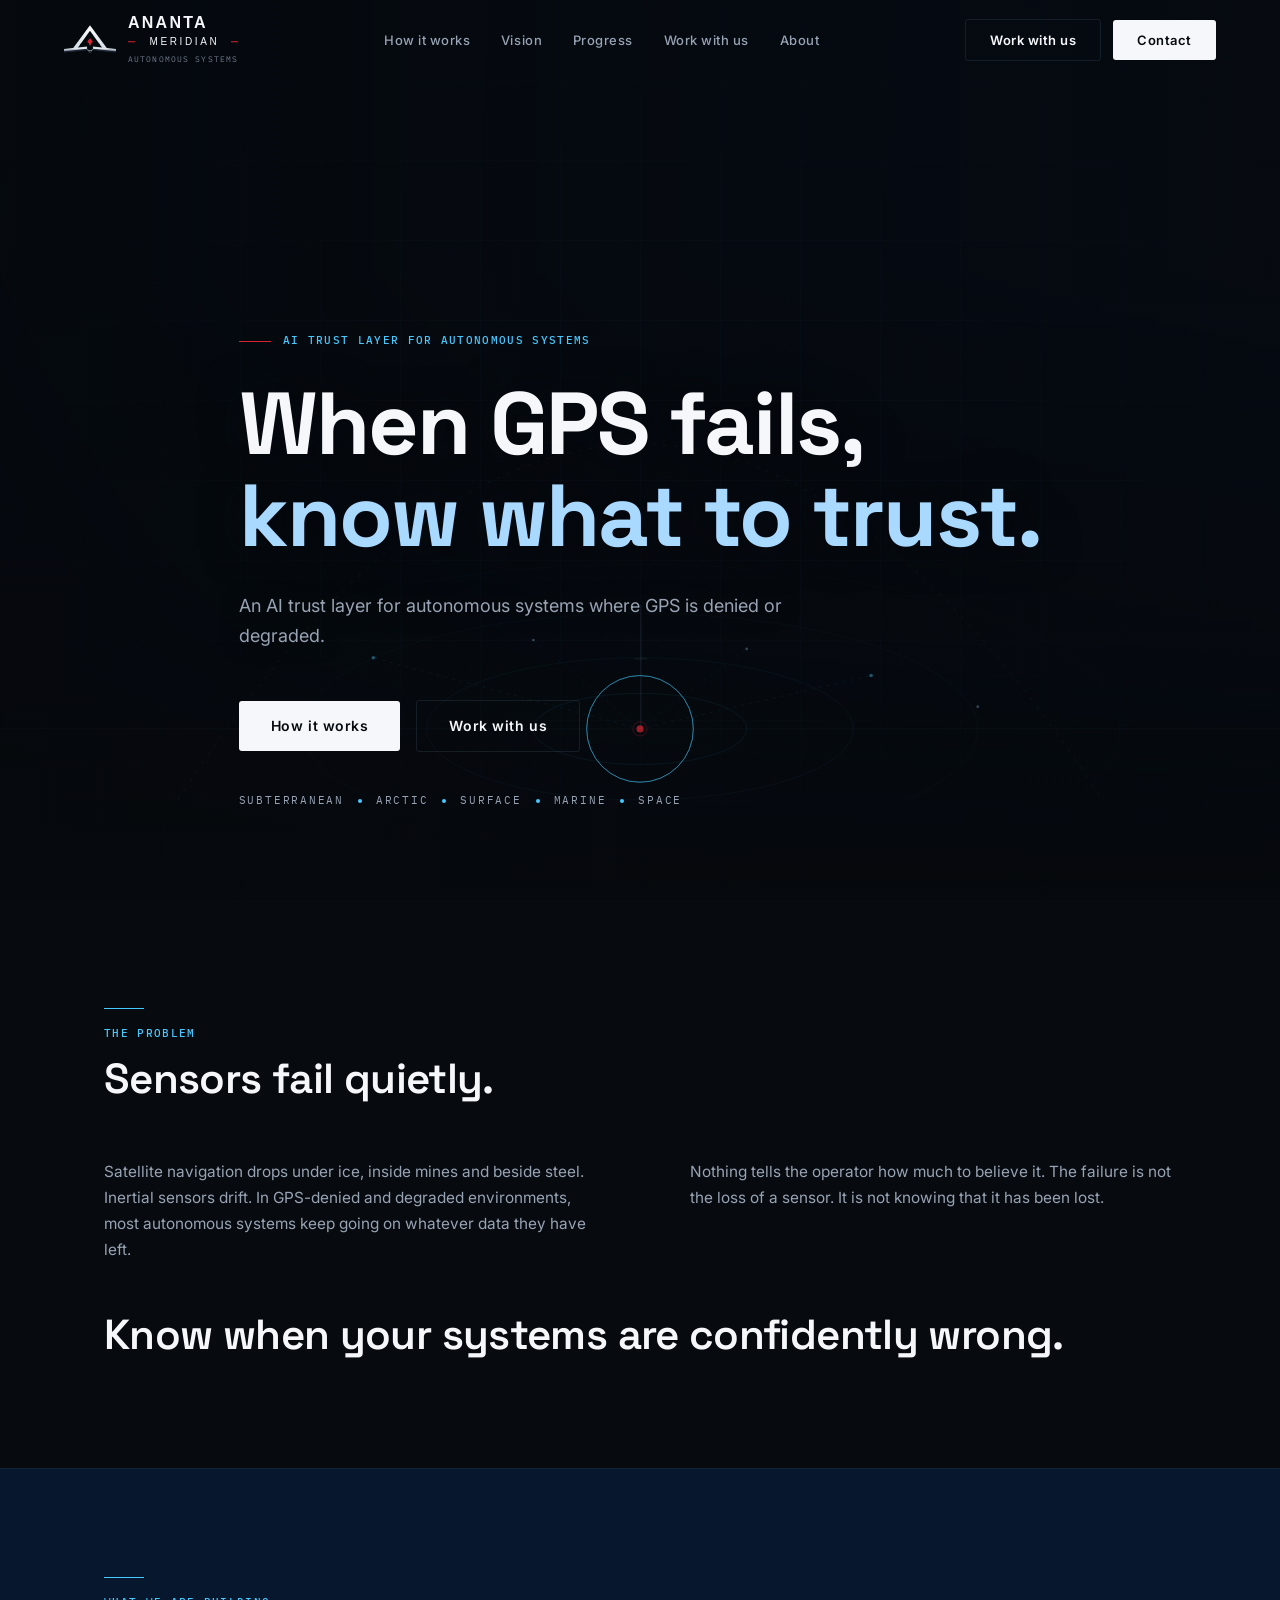
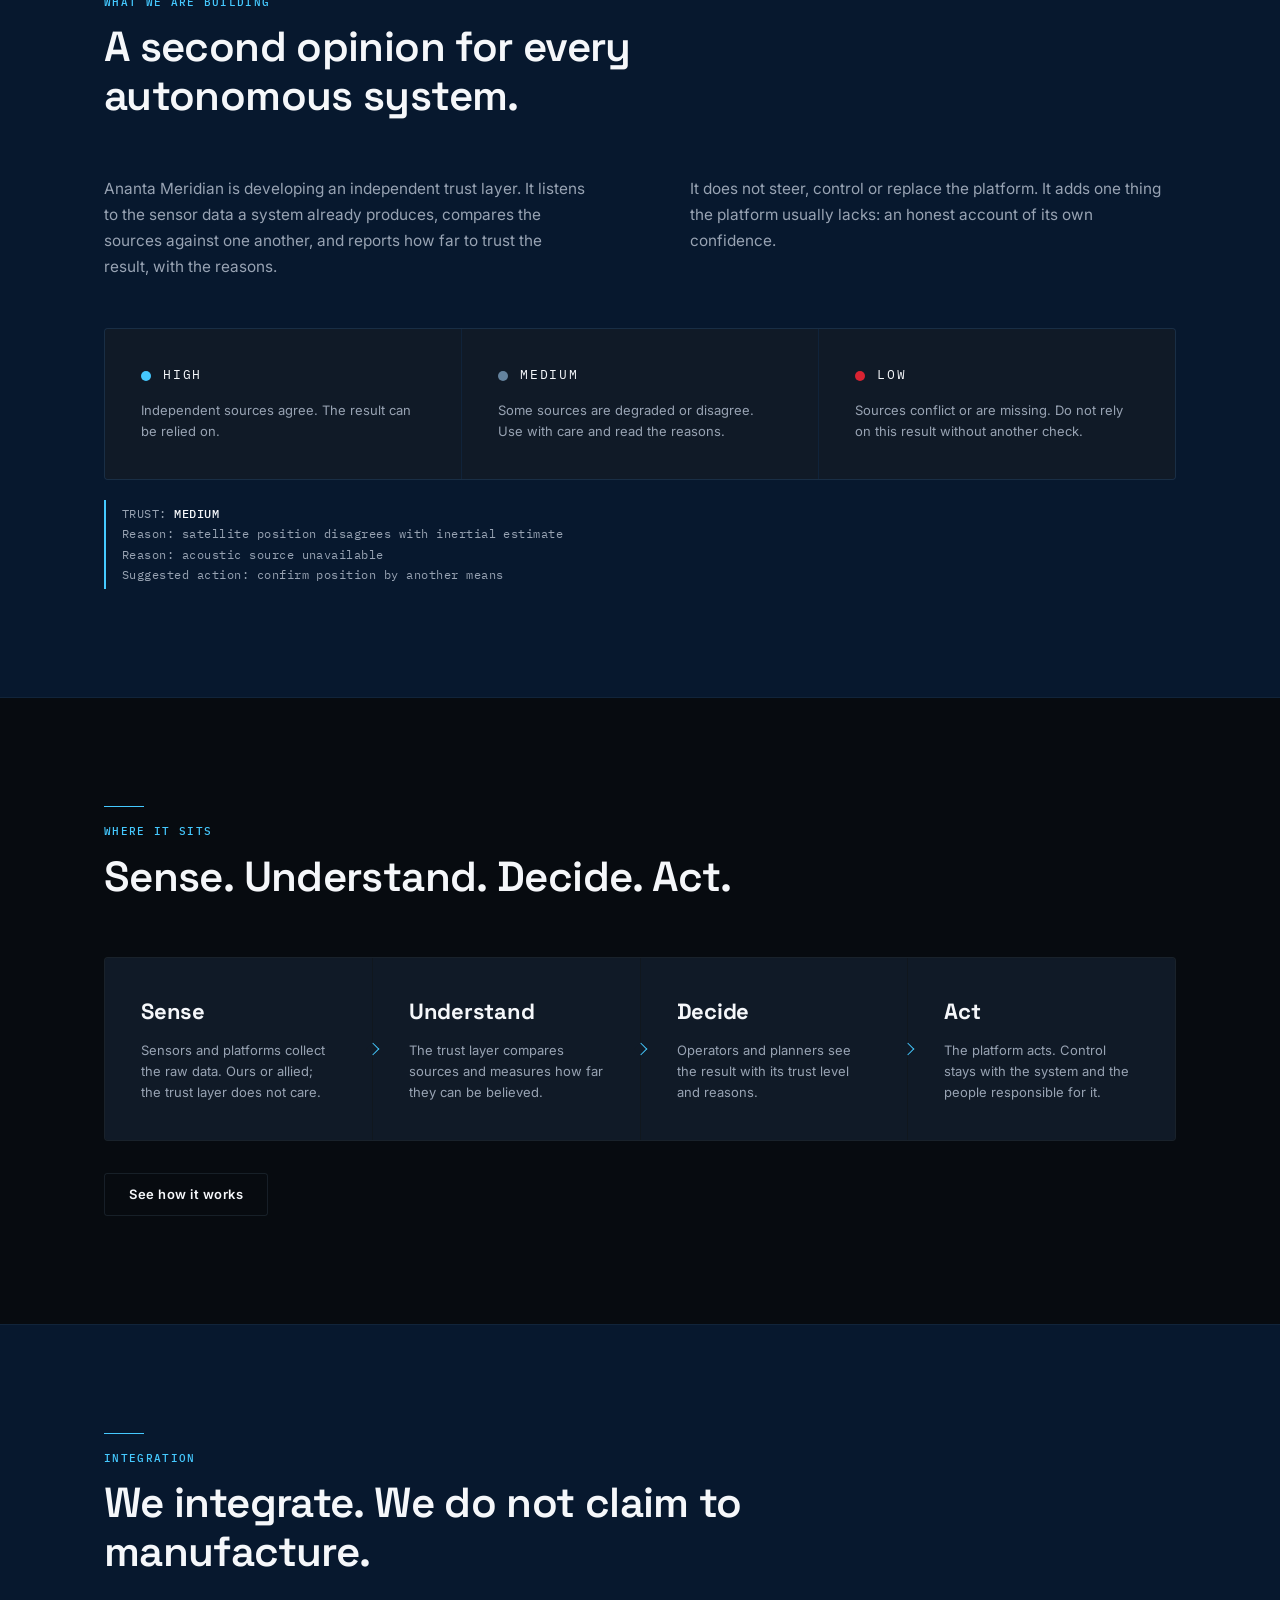
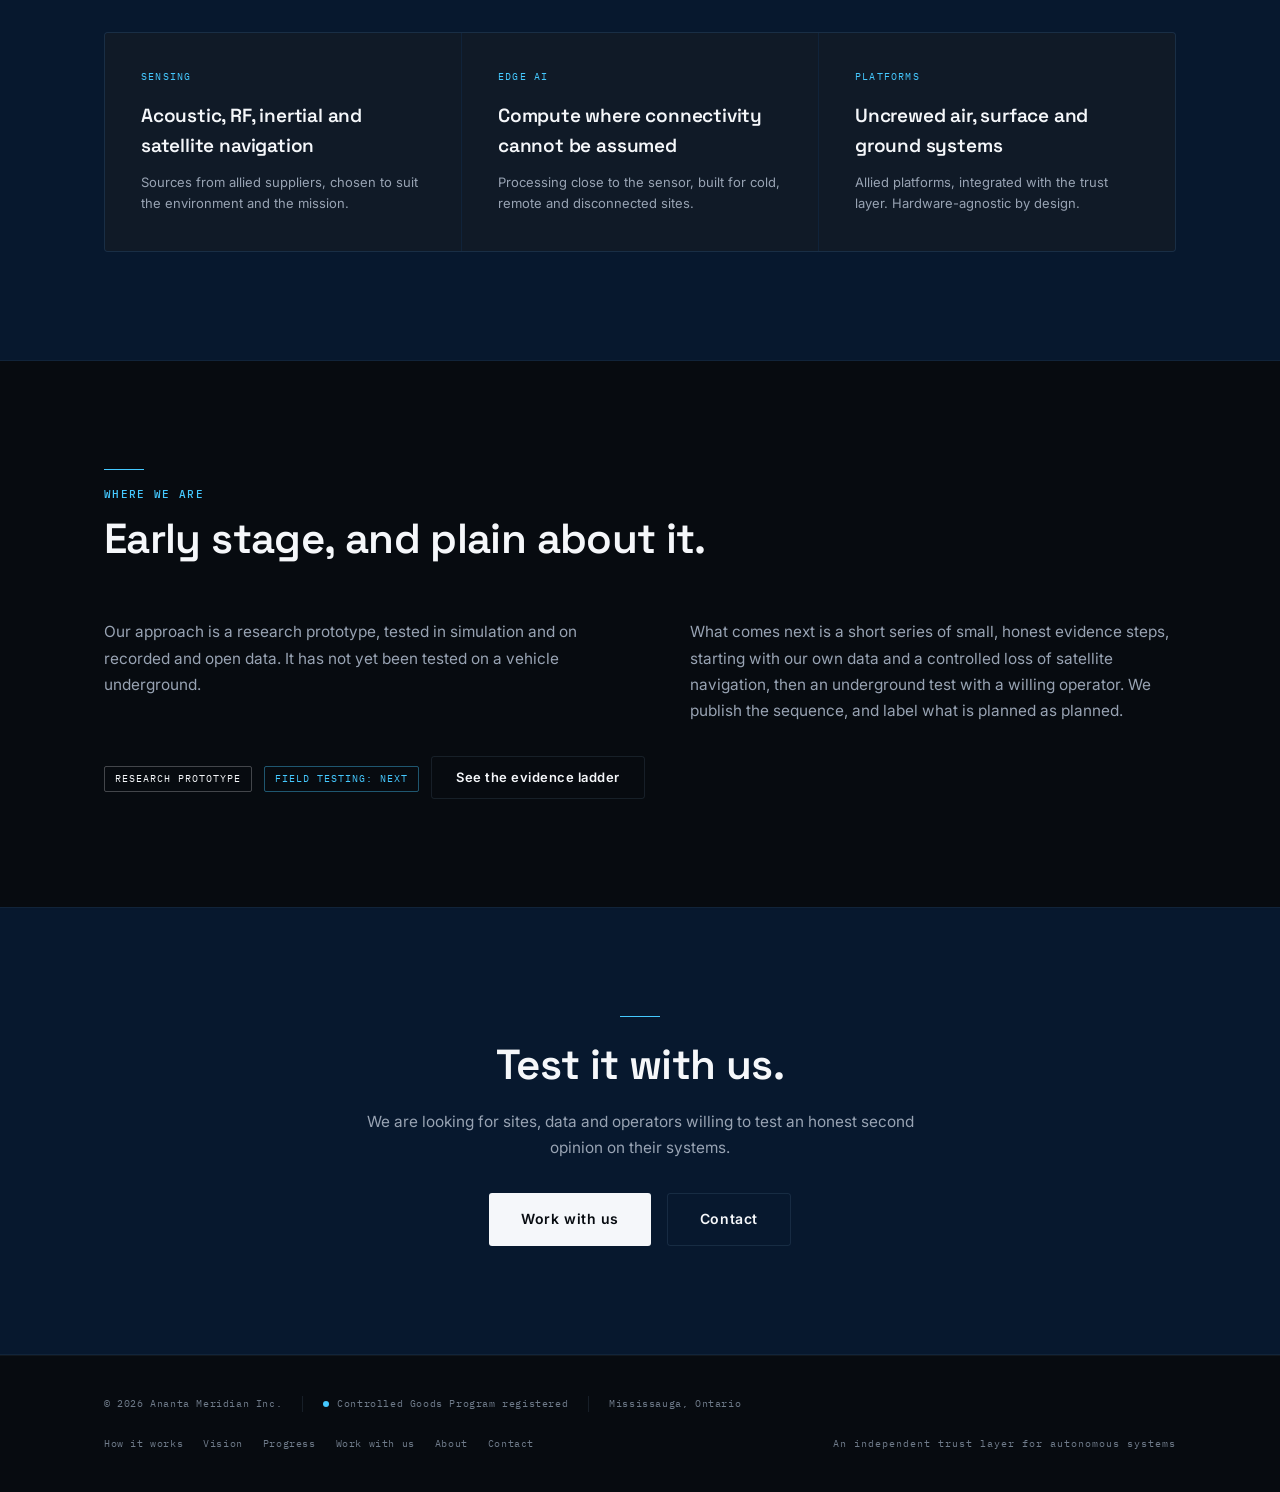
==== commit 27675aa4: "Update copy: GPS-denied headline, AI trust layer, four functions, pilot offer New hero 'When GPS fai" ====
--- a/index.html
+++ b/index.html
@@ -3,11 +3,11 @@
 <head>
 <meta charset="UTF-8">
 <meta name="viewport" content="width=device-width, initial-scale=1.0">
-<meta name="description" content="Know when your systems are confidently wrong. An independent trust layer for autonomous systems, integrated with allied sensing, ISR and edge-AI platforms. Canadian.">
-<meta property="og:title" content="Ananta Meridian — An independent trust layer for autonomous systems">
-<meta property="og:description" content="Know when your systems are confidently wrong. An independent trust layer for autonomous systems, integrated with allied sensing, ISR and edge-AI platforms. Canadian.">
+<meta name="description" content="When GPS fails, know what to trust. An AI trust layer for autonomous systems in GPS-denied and degraded environments: subterranean, Arctic, surface and marine. Canadian.">
+<meta property="og:title" content="Ananta Meridian — AI trust layer for GPS-denied environments">
+<meta property="og:description" content="When GPS fails, know what to trust. An AI trust layer for autonomous systems in GPS-denied and degraded environments: subterranean, Arctic, surface and marine. Canadian.">
 <meta property="og:type" content="website">
-<title>Ananta Meridian — An independent trust layer for autonomous systems</title>
+<title>Ananta Meridian — AI trust layer for GPS-denied environments</title>
 <link rel="icon" type="image/svg+xml" href="assets/images/ananta-logo.svg">
 <link rel="preconnect" href="https://fonts.googleapis.com">
 <link rel="preconnect" href="https://fonts.gstatic.com" crossorigin>
@@ -88,7 +88,7 @@
       preload="auto"
       poster=""
       aria-hidden="true">
-      <source src="video/Hero_bike.mp4" type="video/mp4">
+      <source src="video/Hero_trust.mp4" type="video/mp4">
     </video>
 
     <!-- Cold blue colour grade over video -->
@@ -164,15 +164,16 @@
 
   
   <div class="container hero-content">
-    <div class="hero-eyebrow"><span class="hero-eyebrow-line"></span><span class="t-label">Trust layer for autonomous systems</span></div>
-    <h1 class="t-display hero-headline">Know when your systems are <span class="accent">confidently wrong.</span></h1>
-    <p class="hero-sub">An independent trust layer for autonomous systems, integrated with allied sensing, ISR and edge-AI platforms.</p>
+    <div class="hero-eyebrow"><span class="hero-eyebrow-line"></span><span class="t-label">AI trust layer for autonomous systems</span></div>
+    <h1 class="t-display hero-headline">When GPS fails,<br><span class="accent">know what to trust.</span></h1>
+    <p class="hero-sub">An AI trust layer for autonomous systems where GPS is denied or degraded.</p>
     <div class="hero-actions">
       <a href="how-it-works.html" class="btn btn--primary btn--large">How it works</a>
       <a href="work-with-us.html" class="btn btn--ghost btn--large">Work with us</a>
     </div>
-  </div>
-</section><section class="section-pad"><div class="container"><div class="section-header  reveal"><span class="signal-line signal-line--cyan"></span><p class="t-label" style="margin-bottom:12px;">The problem</p><h2 class="t-h2">Sensors fail quietly.</h2></div><div class="two-col reveal"><p class="t-body">Satellite navigation drops under ice, inside mines and beside steel. Inertial sensors drift. Radios degrade. Most autonomous systems keep going on whatever data they have left.</p><p class="t-body">Nothing tells the operator how much to believe it. The failure is not the loss of a sensor. It is not knowing that it has been lost.</p></div></div></section><section class="section-pad section-band"><div class="container"><div class="section-header  reveal"><span class="signal-line signal-line--cyan"></span><p class="t-label" style="margin-bottom:12px;">What we are building</p><h2 class="t-h2">A second opinion for every autonomous system.</h2></div><div class="two-col reveal"><p class="t-body">Ananta Meridian is developing an independent trust layer. It listens to the sensor data a system already produces, compares the sources against one another, and reports how far to trust the result, with the reasons.</p><p class="t-body">It does not steer, control or replace the platform. It adds one thing the platform usually lacks: an honest account of its own confidence.</p></div><div style="height:48px"></div><div class="trust-levels reveal">
+    <ul class="hero-envs" aria-label="Environments"><li>Subterranean</li><li>Arctic</li><li>Surface</li><li>Marine</li><li>Space</li></ul>
+  </div>
+</section><section class="section-pad"><div class="container"><div class="section-header  reveal"><span class="signal-line signal-line--cyan"></span><p class="t-label" style="margin-bottom:12px;">The problem</p><h2 class="t-h2">Sensors fail quietly.</h2></div><div class="two-col reveal"><p class="t-body">Satellite navigation drops under ice, inside mines and beside steel. Inertial sensors drift. In GPS-denied and degraded environments, most autonomous systems keep going on whatever data they have left.</p><p class="t-body">Nothing tells the operator how much to believe it. The failure is not the loss of a sensor. It is not knowing that it has been lost.</p></div><p class="t-h2 reveal" style="margin-top:48px;">Know when your systems are confidently wrong.</p></div></section><section class="section-pad section-band"><div class="container"><div class="section-header  reveal"><span class="signal-line signal-line--cyan"></span><p class="t-label" style="margin-bottom:12px;">What we are building</p><h2 class="t-h2">A second opinion for every autonomous system.</h2></div><div class="two-col reveal"><p class="t-body">Ananta Meridian is developing an independent trust layer. It listens to the sensor data a system already produces, compares the sources against one another, and reports how far to trust the result, with the reasons.</p><p class="t-body">It does not steer, control or replace the platform. It adds one thing the platform usually lacks: an honest account of its own confidence.</p></div><div style="height:48px"></div><div class="trust-levels reveal">
 <div class="trust-level"><div class="trust-level-name"><span class="trust-dot trust-dot--high"></span>HIGH</div><p class="info-card-desc">Independent sources agree. The result can be relied on.</p></div>
 <div class="trust-level"><div class="trust-level-name"><span class="trust-dot trust-dot--medium"></span>MEDIUM</div><p class="info-card-desc">Some sources are degraded or disagree. Use with care and read the reasons.</p></div>
 <div class="trust-level"><div class="trust-level-name"><span class="trust-dot trust-dot--low"></span>LOW</div><p class="info-card-desc">Sources conflict or are missing. Do not rely on this result without another check.</p></div>
@@ -181,14 +182,14 @@
 <div class="flow-step"><div class="flow-step-verb">Understand</div><p class="info-card-desc">The trust layer compares sources and measures how far they can be believed.</p></div>
 <div class="flow-step"><div class="flow-step-verb">Decide</div><p class="info-card-desc">Operators and planners see the result with its trust level and reasons.</p></div>
 <div class="flow-step"><div class="flow-step-verb">Act</div><p class="info-card-desc">The platform acts. Control stays with the system and the people responsible for it.</p></div></div>
-<p style="margin-top:32px;" class="reveal"><a href="how-it-works.html" class="btn btn--ghost">See how it works</a></p></div></section><section class="section-pad section-band"><div class="container"><div class="section-header  reveal"><span class="signal-line signal-line--cyan"></span><p class="t-label" style="margin-bottom:12px;">Integration</p><h2 class="t-h2">We integrate. We do not claim to manufacture.</h2></div><div class="three-col reveal"><div class="info-card"><div class="info-card-label">Sensing</div><div class="info-card-title">Acoustic, RF, inertial and satellite navigation</div><p class="info-card-desc">Sources from allied suppliers, chosen to suit the environment and the mission.</p></div><div class="info-card"><div class="info-card-label">Edge AI</div><div class="info-card-title">Compute where connectivity cannot be assumed</div><p class="info-card-desc">Processing close to the sensor, built for cold, remote and disconnected sites.</p></div><div class="info-card"><div class="info-card-label">Platforms</div><div class="info-card-title">Uncrewed air, surface and ground systems</div><p class="info-card-desc">Allied platforms, integrated with the trust layer. Hardware-agnostic by design.</p></div></div></div></section><section class="section-pad"><div class="container"><div class="section-header  reveal"><span class="signal-line signal-line--cyan"></span><p class="t-label" style="margin-bottom:12px;">Where we are</p><h2 class="t-h2">Early stage, and plain about it.</h2></div><div class="two-col reveal"><p class="t-body">Our approach has been tested offline, on recorded and simulated data. It has not yet been field-tested.</p><p class="t-body">What comes next is a short series of small, honest evidence steps, starting with our own data and a controlled loss of satellite navigation. We publish the sequence, and label what is planned as planned.</p></div><p style="margin-top:32px;" class="reveal"><span class="status-tag status-tag--done">Tested offline</span> &nbsp; <span class="status-tag status-tag--next">Field testing: next</span> &nbsp; <a href="progress.html" class="btn btn--ghost">See the evidence ladder</a></p></div></section><section class="section-pad section-band"><div class="container"><div class="cta-band reveal"><span class="signal-line signal-line--cyan" style="margin:0 auto 24px;"></span><h2 class="t-h2" style="margin-bottom:20px;">Test it with us.</h2><p class="t-body">We are looking for sites, data and operators willing to test an honest second opinion on their systems.</p><div style="display:flex;gap:16px;justify-content:center;flex-wrap:wrap;"><a href="work-with-us.html" class="btn btn--primary btn--large">Work with us</a><a href="contact.html" class="btn btn--ghost btn--large">Contact</a></div></div></div></section>
+<p style="margin-top:32px;" class="reveal"><a href="how-it-works.html" class="btn btn--ghost">See how it works</a></p></div></section><section class="section-pad section-band"><div class="container"><div class="section-header  reveal"><span class="signal-line signal-line--cyan"></span><p class="t-label" style="margin-bottom:12px;">Integration</p><h2 class="t-h2">We integrate. We do not claim to manufacture.</h2></div><div class="three-col reveal"><div class="info-card"><div class="info-card-label">Sensing</div><div class="info-card-title">Acoustic, RF, inertial and satellite navigation</div><p class="info-card-desc">Sources from allied suppliers, chosen to suit the environment and the mission.</p></div><div class="info-card"><div class="info-card-label">Edge AI</div><div class="info-card-title">Compute where connectivity cannot be assumed</div><p class="info-card-desc">Processing close to the sensor, built for cold, remote and disconnected sites.</p></div><div class="info-card"><div class="info-card-label">Platforms</div><div class="info-card-title">Uncrewed air, surface and ground systems</div><p class="info-card-desc">Allied platforms, integrated with the trust layer. Hardware-agnostic by design.</p></div></div></div></section><section class="section-pad"><div class="container"><div class="section-header  reveal"><span class="signal-line signal-line--cyan"></span><p class="t-label" style="margin-bottom:12px;">Where we are</p><h2 class="t-h2">Early stage, and plain about it.</h2></div><div class="two-col reveal"><p class="t-body">Our approach is a research prototype, tested in simulation and on recorded and open data. It has not yet been tested on a vehicle underground.</p><p class="t-body">What comes next is a short series of small, honest evidence steps, starting with our own data and a controlled loss of satellite navigation, then an underground test with a willing operator. We publish the sequence, and label what is planned as planned.</p></div><p style="margin-top:32px;" class="reveal"><span class="status-tag status-tag--done">Research prototype</span> &nbsp; <span class="status-tag status-tag--next">Field testing: next</span> &nbsp; <a href="progress.html" class="btn btn--ghost">See the evidence ladder</a></p></div></section><section class="section-pad section-band"><div class="container"><div class="cta-band reveal"><span class="signal-line signal-line--cyan" style="margin:0 auto 24px;"></span><h2 class="t-h2" style="margin-bottom:20px;">Test it with us.</h2><p class="t-body">We are looking for sites, data and operators willing to test an honest second opinion on their systems.</p><div style="display:flex;gap:16px;justify-content:center;flex-wrap:wrap;"><a href="work-with-us.html" class="btn btn--primary btn--large">Work with us</a><a href="contact.html" class="btn btn--ghost btn--large">Contact</a></div></div></div></section>
 <footer id="footer">
   <div class="container">
     <div class="footer-inner">
       <div class="footer-left">
         <span class="footer-legal">© 2026 Ananta Meridian Inc.</span>
         <div class="footer-divider"></div>
-        <span class="footer-cgp">CGP Registered</span>
+        <span class="footer-cgp">Controlled Goods Program registered</span>
         <div class="footer-divider"></div>
         <span class="footer-legal">Mississauga, Ontario</span>
       </div>
--- a/assets/css/main.css
+++ b/assets/css/main.css
@@ -213,6 +213,9 @@
   margin-top: 2px;
   position: relative;
   padding: 0 10px;
+  /* centre the word between the two dashes; text-indent cancels the trailing letter-spacing */
+  text-align: center;
+  text-indent: 0.26em;
 }
 
 .nav-logo-meridian::before,
@@ -1867,3 +1870,19 @@
   .flow { grid-template-columns: 1fr; }
   .ladder-step { grid-template-columns: 1fr; }
 }
+
+/* Team / founders */
+.team-grid { display: grid; grid-template-columns: repeat(2, 1fr); gap: 1px; background: var(--am-border-faint); border: 1px solid var(--am-border-faint); border-radius: 4px; overflow: hidden; }
+.team-card { background: var(--am-panel); display: grid; grid-template-columns: 200px 1fr; }
+.team-photo { position: relative; min-height: 260px; background: linear-gradient(160deg, var(--am-midnight), var(--am-carbon)); overflow: hidden; }
+.team-photo img { position: absolute; inset: 0; width: 100%; height: 100%; object-fit: cover; object-position: center 20%; filter: grayscale(1) contrast(1.05) brightness(0.92); }
+.team-photo::after { content: ''; position: absolute; inset: 0; background: rgba(7,24,46,0.28); mix-blend-mode: multiply; pointer-events: none; }
+.team-monogram { position: absolute; inset: 0; display: flex; align-items: center; justify-content: center; font-family: var(--font-display); font-size: 44px; font-weight: 600; letter-spacing: 0.06em; color: var(--am-muted); }
+.team-body { padding: clamp(24px, 3vw, 32px); }
+@media (max-width: 1024px) { .team-grid { grid-template-columns: 1fr; } }
+@media (max-width: 560px) { .team-card { grid-template-columns: 1fr; } .team-photo { min-height: 240px; } }
+
+/* Hero environments row */
+.hero-envs { display: flex; flex-wrap: wrap; gap: 8px 0; list-style: none; padding: 0; margin: 40px 0 0; font-family: var(--font-mono); font-size: 11px; letter-spacing: 0.16em; text-transform: uppercase; color: var(--am-steel); }
+.hero-envs li { display: flex; align-items: center; }
+.hero-envs li + li::before { content: ''; width: 4px; height: 4px; border-radius: 50%; background: var(--am-cyan); margin: 0 14px; }
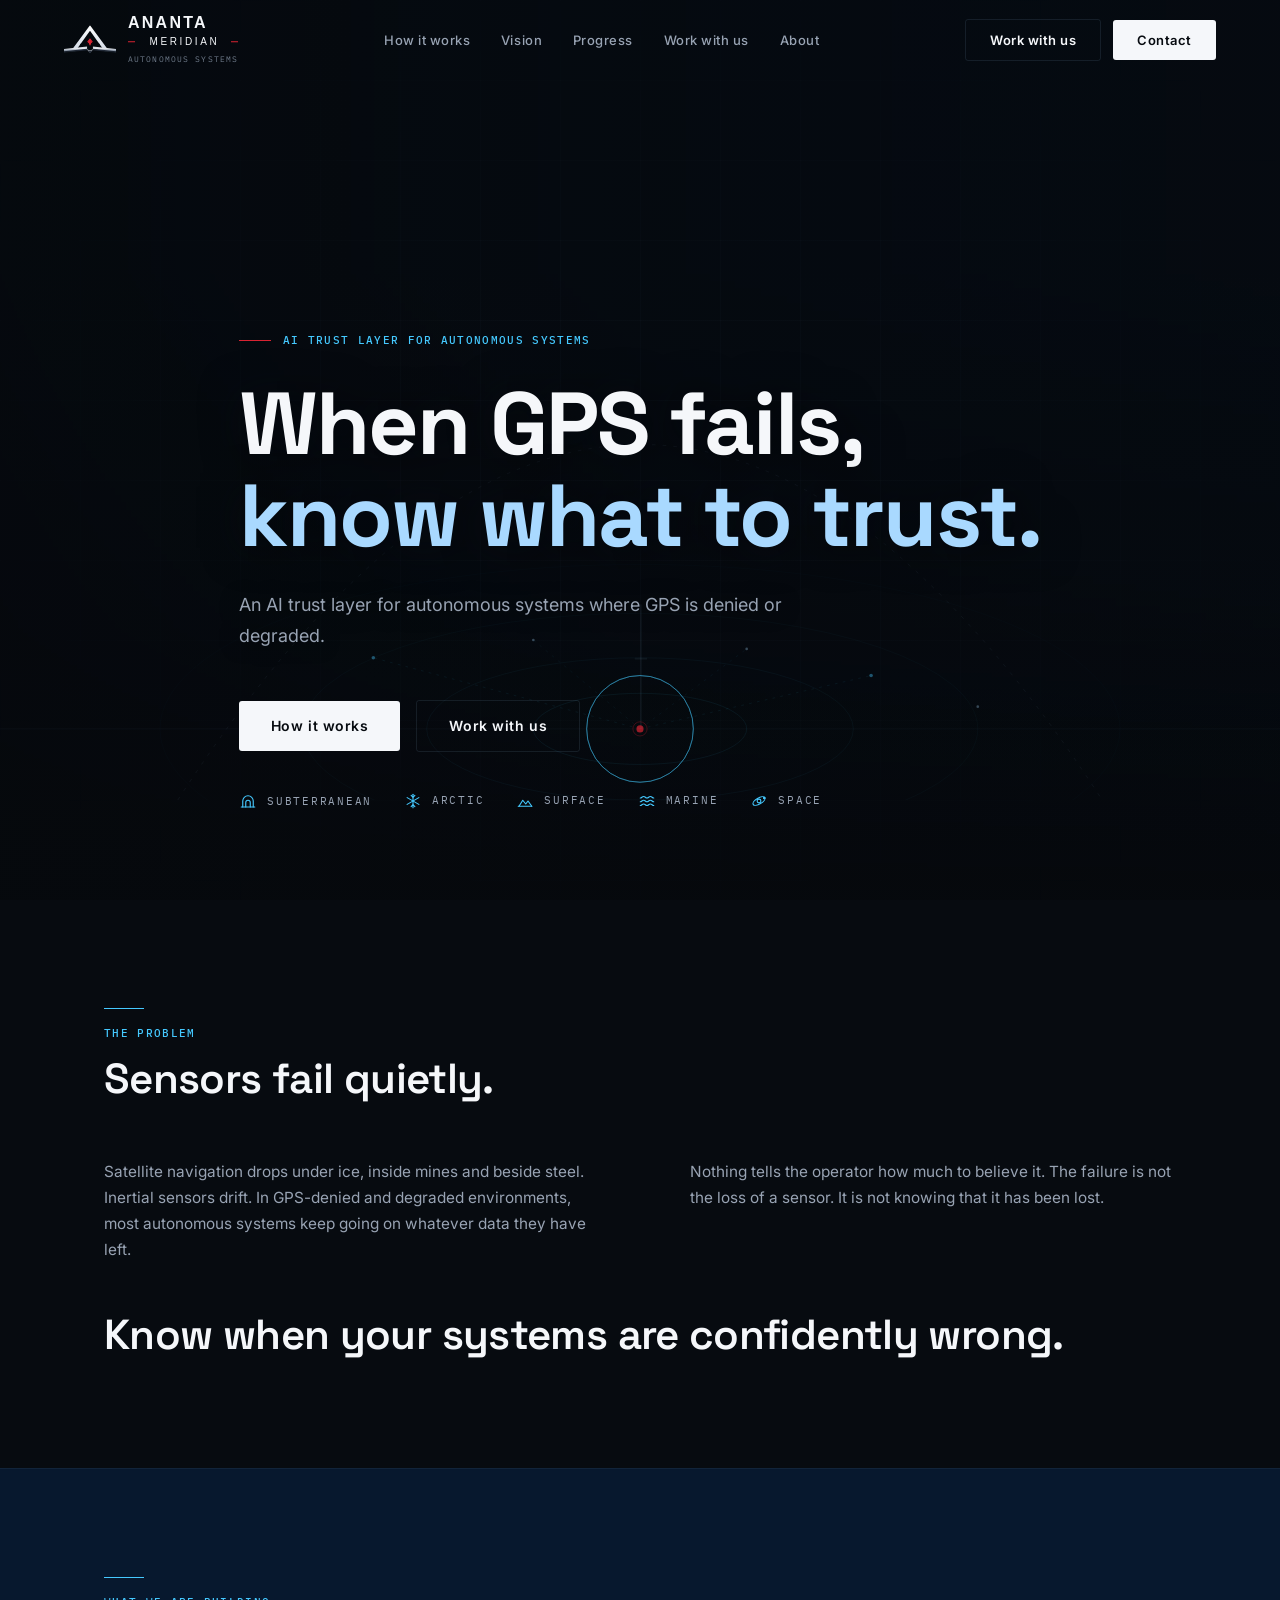
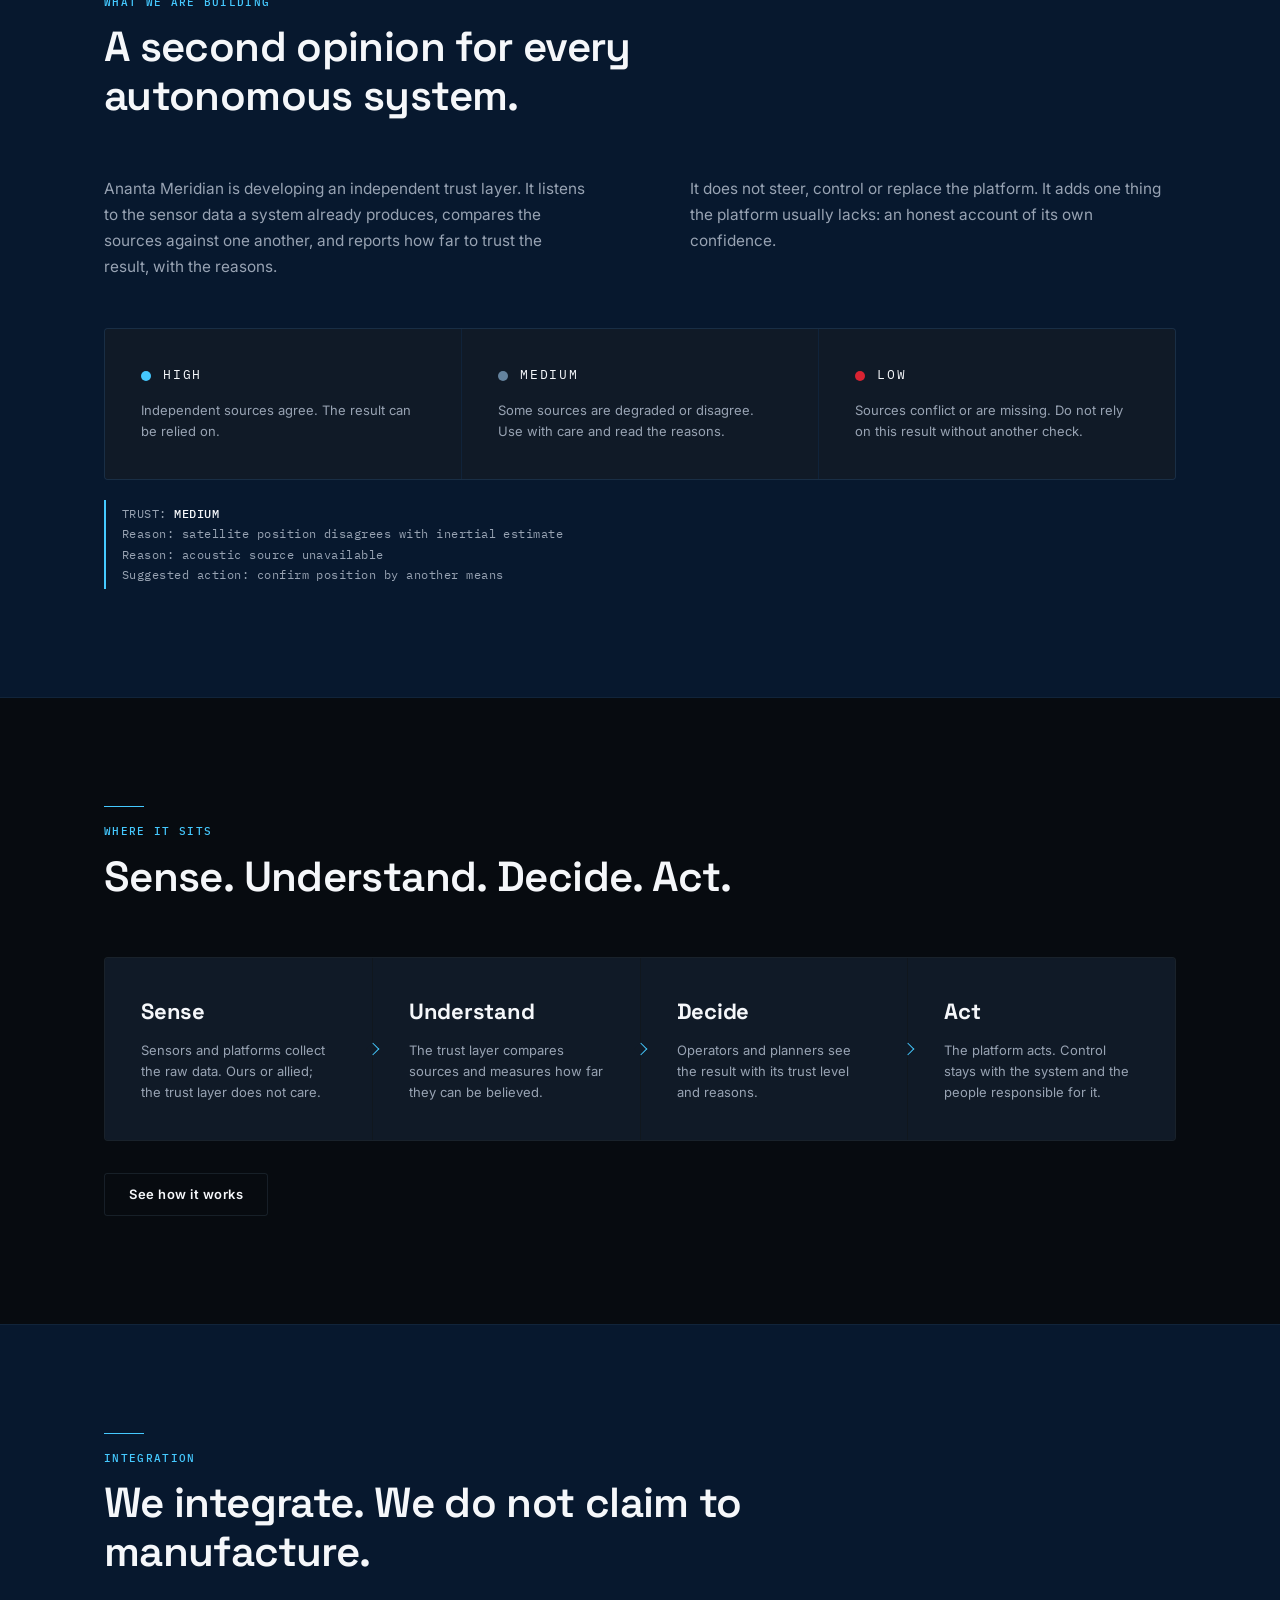
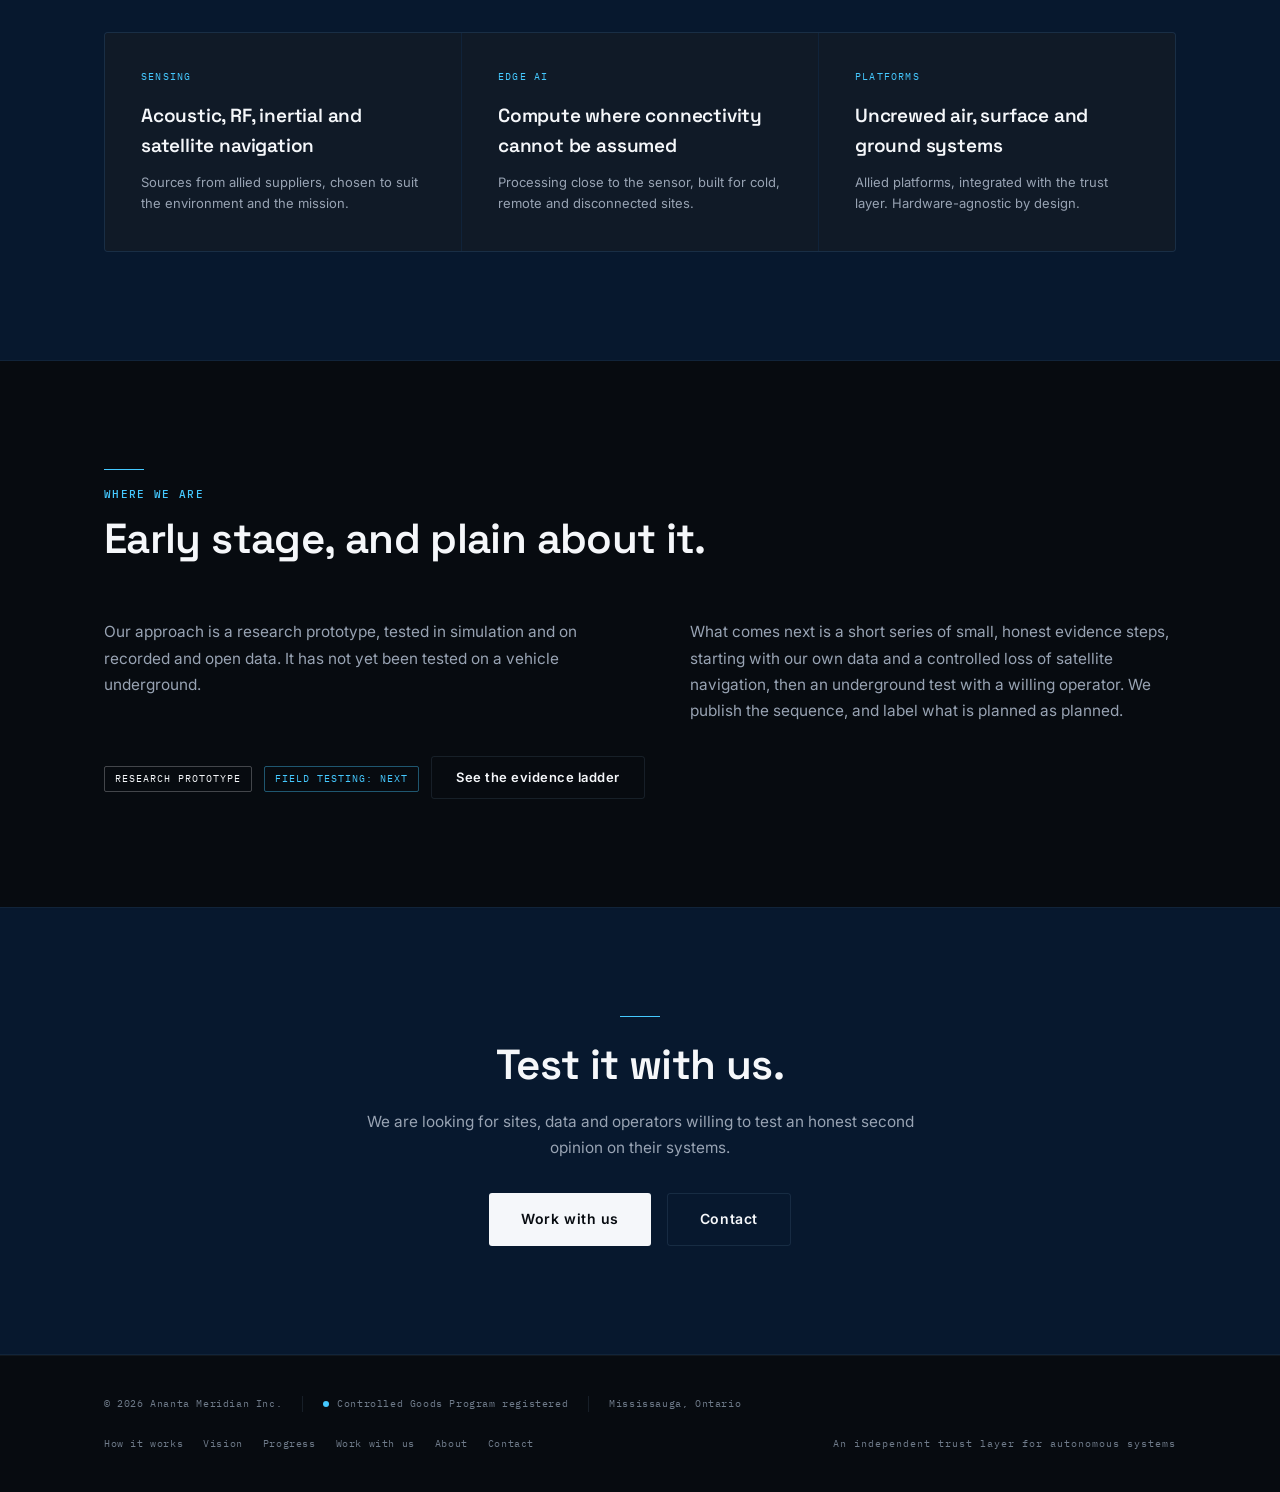
==== commit c02f9d24: "Add line icons to hero environments row Co-Authored-By: Claude Sonnet 5.5 <noreply@anthropic.com> Cl" ====
--- a/index.html
+++ b/index.html
@@ -171,7 +171,7 @@
       <a href="how-it-works.html" class="btn btn--primary btn--large">How it works</a>
       <a href="work-with-us.html" class="btn btn--ghost btn--large">Work with us</a>
     </div>
-    <ul class="hero-envs" aria-label="Environments"><li>Subterranean</li><li>Arctic</li><li>Surface</li><li>Marine</li><li>Space</li></ul>
+    <ul class="hero-envs" aria-label="Environments"><li><svg viewBox="0 0 24 24" width="18" height="18" fill="none" stroke="currentColor" stroke-width="1.5" stroke-linecap="round" stroke-linejoin="round" aria-hidden="true"><path d="M3 20h18"/><path d="M5 20v-8a7 7 0 0114 0v8"/><path d="M9 20v-6a3 3 0 016 0v6"/></svg><span>Subterranean</span></li><li><svg viewBox="0 0 24 24" width="18" height="18" fill="none" stroke="currentColor" stroke-width="1.5" stroke-linecap="round" stroke-linejoin="round" aria-hidden="true"><path d="M12 3v18"/><path d="M4.2 7.5l15.6 9"/><path d="M4.2 16.5l15.6-9"/><path d="M9.5 4.5L12 7l2.5-2.5"/><path d="M9.5 19.5L12 17l2.5 2.5"/></svg><span>Arctic</span></li><li><svg viewBox="0 0 24 24" width="18" height="18" fill="none" stroke="currentColor" stroke-width="1.5" stroke-linecap="round" stroke-linejoin="round" aria-hidden="true"><path d="M3 19h18"/><path d="M4 19l5-8 4 5 3-4 5 7"/></svg><span>Surface</span></li><li><svg viewBox="0 0 24 24" width="18" height="18" fill="none" stroke="currentColor" stroke-width="1.5" stroke-linecap="round" stroke-linejoin="round" aria-hidden="true"><path d="M3 8c2.2 0 2.2-2 4.5-2S9.8 8 12 8s2.2-2 4.5-2S18.8 8 21 8"/><path d="M3 13c2.2 0 2.2-2 4.5-2S9.8 13 12 13s2.2-2 4.5-2S18.8 13 21 13"/><path d="M3 18c2.2 0 2.2-2 4.5-2S9.8 18 12 18s2.2-2 4.5-2S18.8 18 21 18"/></svg><span>Marine</span></li><li><svg viewBox="0 0 24 24" width="18" height="18" fill="none" stroke="currentColor" stroke-width="1.5" stroke-linecap="round" stroke-linejoin="round" aria-hidden="true"><circle cx="12" cy="12" r="2.5"/><ellipse cx="12" cy="12" rx="9" ry="4" transform="rotate(-30 12 12)"/><circle cx="19" cy="8" r="1" fill="currentColor"/></svg><span>Space</span></li></ul>
   </div>
 </section><section class="section-pad"><div class="container"><div class="section-header  reveal"><span class="signal-line signal-line--cyan"></span><p class="t-label" style="margin-bottom:12px;">The problem</p><h2 class="t-h2">Sensors fail quietly.</h2></div><div class="two-col reveal"><p class="t-body">Satellite navigation drops under ice, inside mines and beside steel. Inertial sensors drift. In GPS-denied and degraded environments, most autonomous systems keep going on whatever data they have left.</p><p class="t-body">Nothing tells the operator how much to believe it. The failure is not the loss of a sensor. It is not knowing that it has been lost.</p></div><p class="t-h2 reveal" style="margin-top:48px;">Know when your systems are confidently wrong.</p></div></section><section class="section-pad section-band"><div class="container"><div class="section-header  reveal"><span class="signal-line signal-line--cyan"></span><p class="t-label" style="margin-bottom:12px;">What we are building</p><h2 class="t-h2">A second opinion for every autonomous system.</h2></div><div class="two-col reveal"><p class="t-body">Ananta Meridian is developing an independent trust layer. It listens to the sensor data a system already produces, compares the sources against one another, and reports how far to trust the result, with the reasons.</p><p class="t-body">It does not steer, control or replace the platform. It adds one thing the platform usually lacks: an honest account of its own confidence.</p></div><div style="height:48px"></div><div class="trust-levels reveal">
 <div class="trust-level"><div class="trust-level-name"><span class="trust-dot trust-dot--high"></span>HIGH</div><p class="info-card-desc">Independent sources agree. The result can be relied on.</p></div>
--- a/assets/css/main.css
+++ b/assets/css/main.css
@@ -1883,6 +1883,6 @@
 @media (max-width: 560px) { .team-card { grid-template-columns: 1fr; } .team-photo { min-height: 240px; } }
 
 /* Hero environments row */
-.hero-envs { display: flex; flex-wrap: wrap; gap: 8px 0; list-style: none; padding: 0; margin: 40px 0 0; font-family: var(--font-mono); font-size: 11px; letter-spacing: 0.16em; text-transform: uppercase; color: var(--am-steel); }
-.hero-envs li { display: flex; align-items: center; }
-.hero-envs li + li::before { content: ''; width: 4px; height: 4px; border-radius: 50%; background: var(--am-cyan); margin: 0 14px; }
+.hero-envs { display: flex; flex-wrap: wrap; gap: 14px 32px; list-style: none; padding: 0; margin: 40px 0 0; font-family: var(--font-mono); font-size: 11px; letter-spacing: 0.16em; text-transform: uppercase; color: var(--am-steel); }
+.hero-envs li { display: flex; align-items: center; gap: 10px; }
+.hero-envs svg { color: var(--am-cyan); flex-shrink: 0; }
